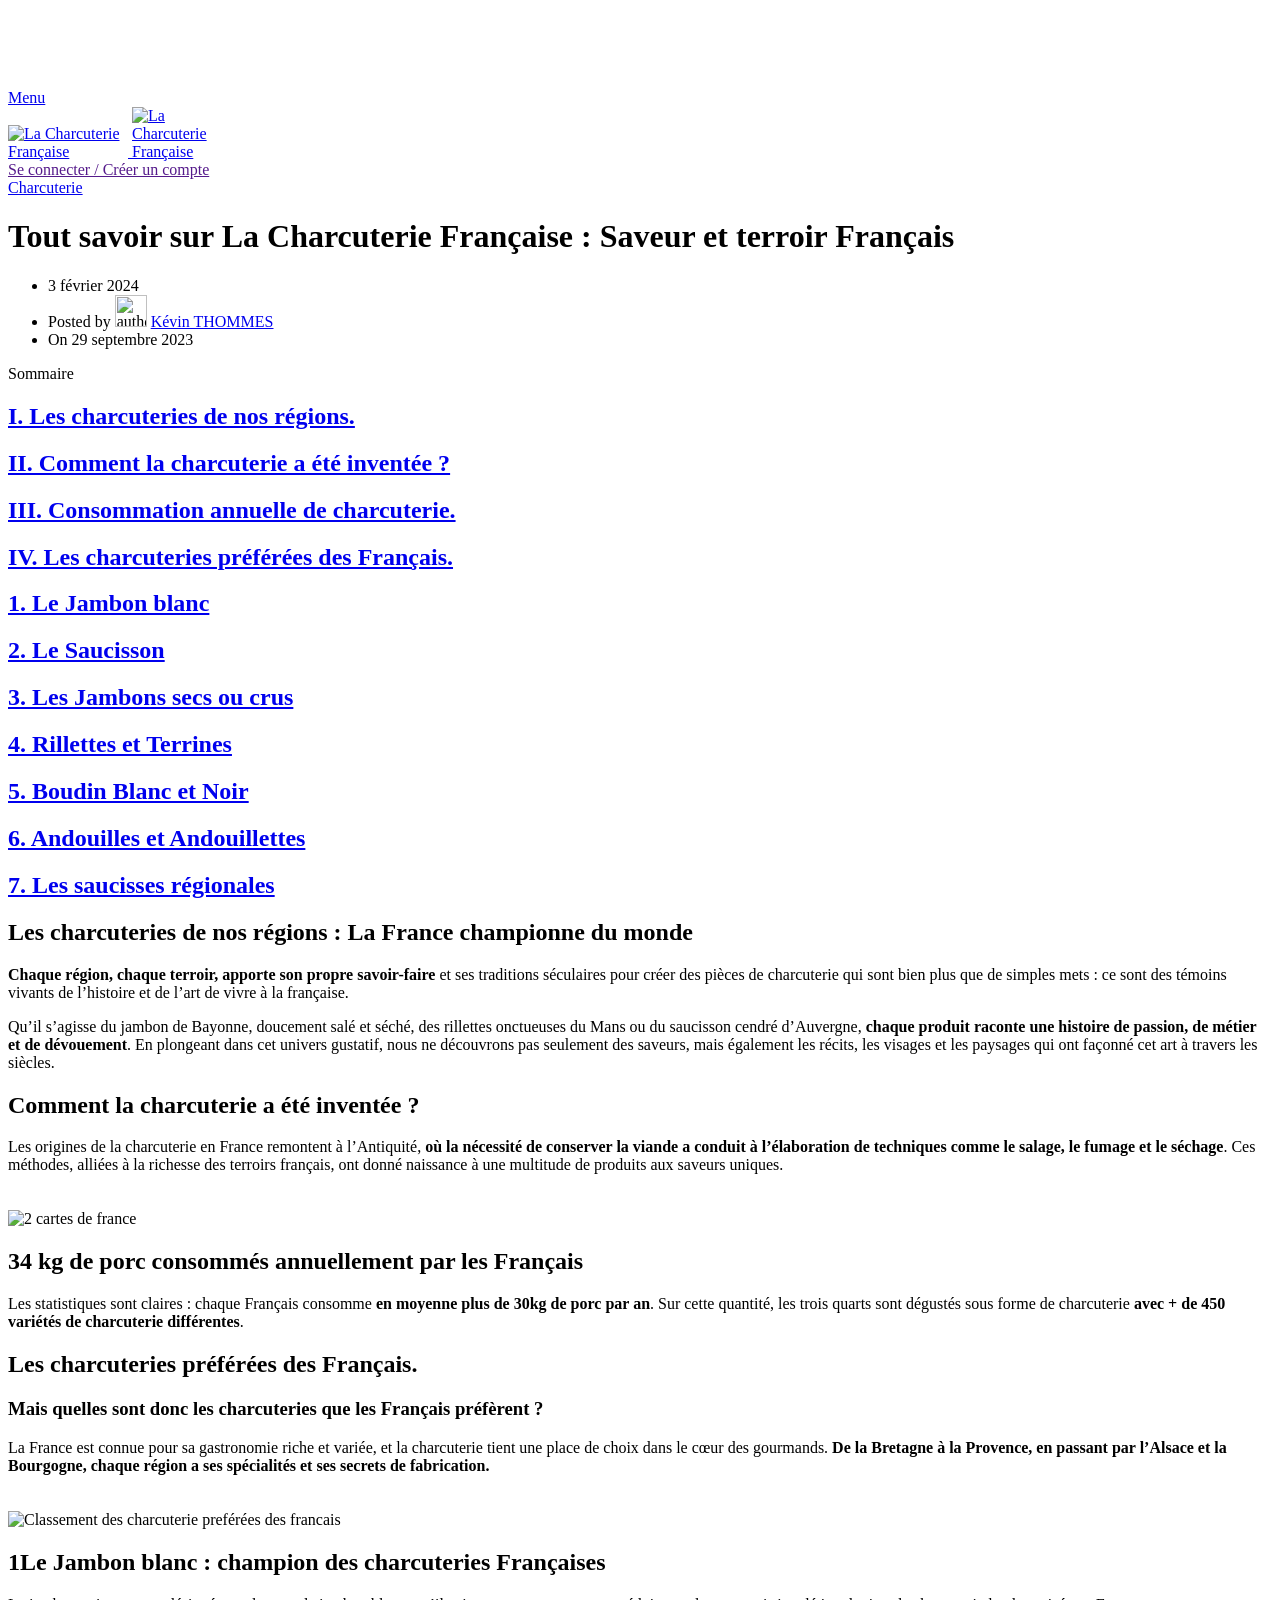
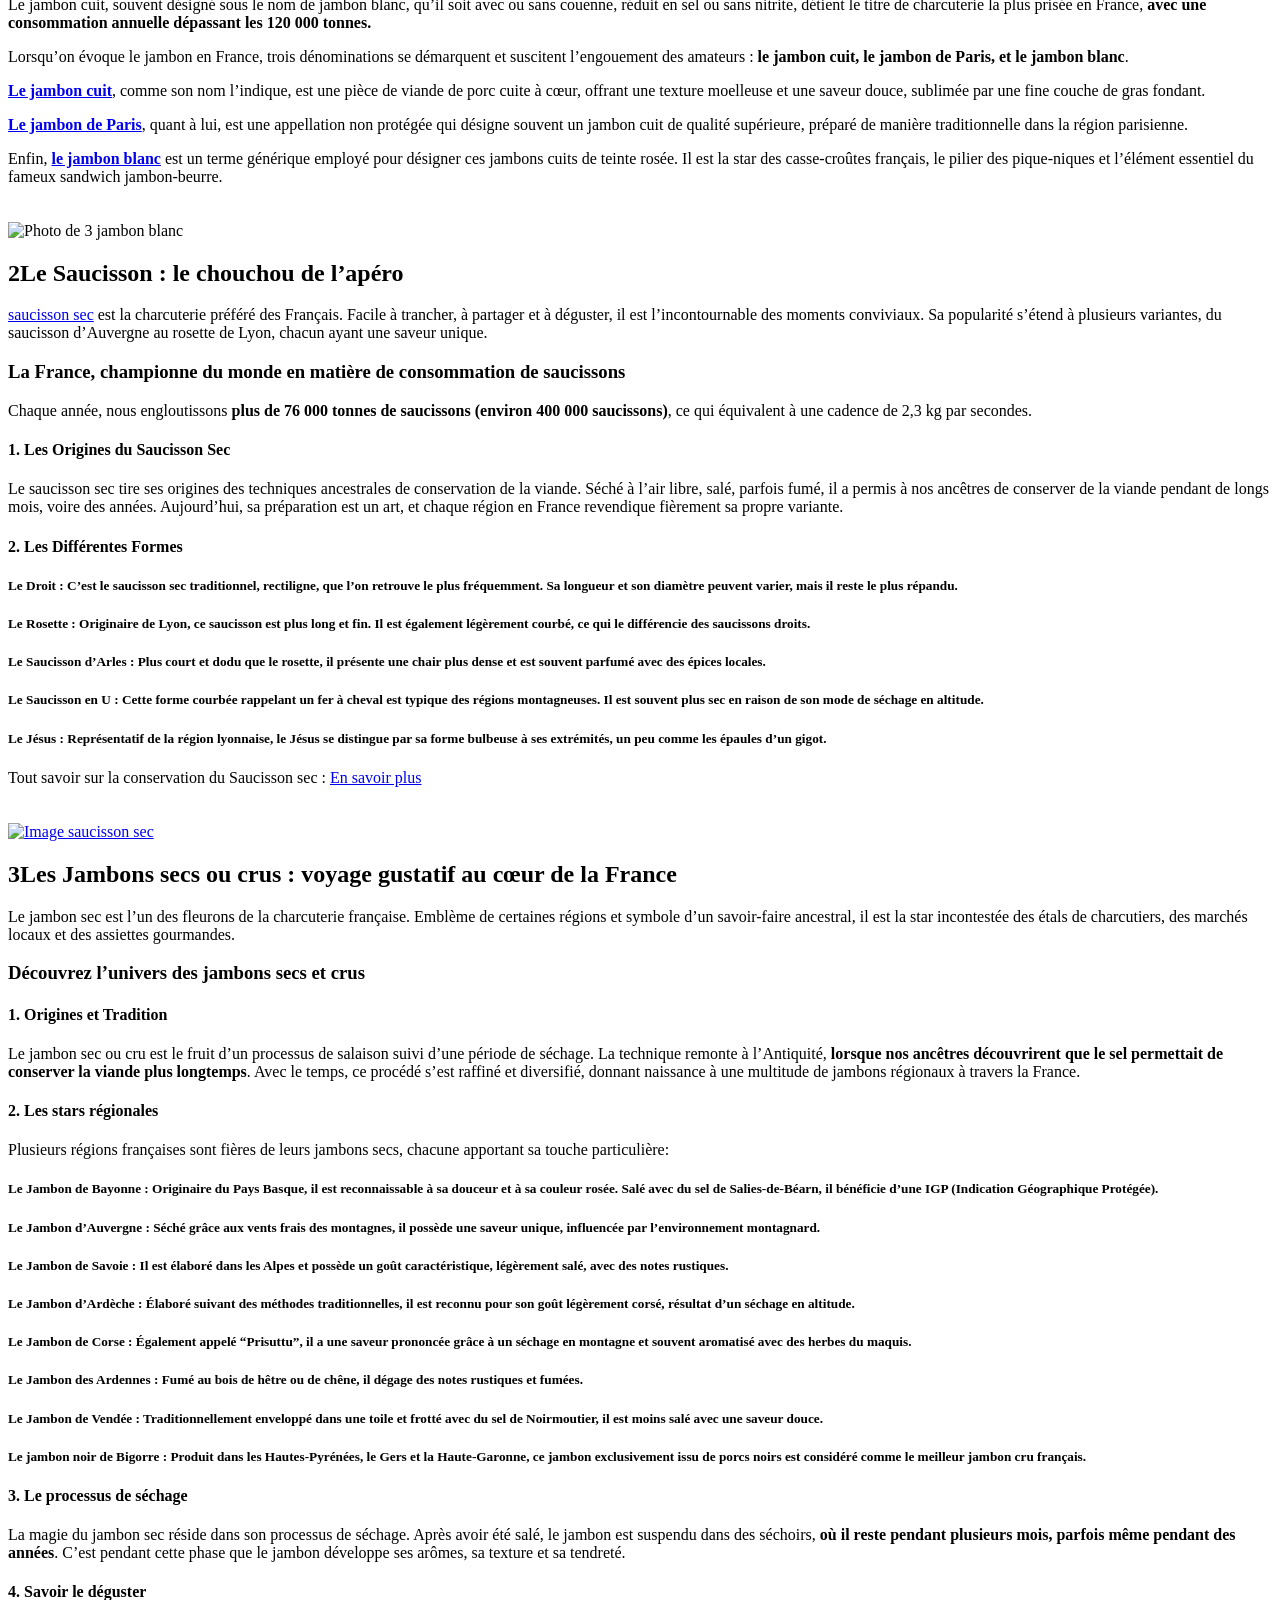
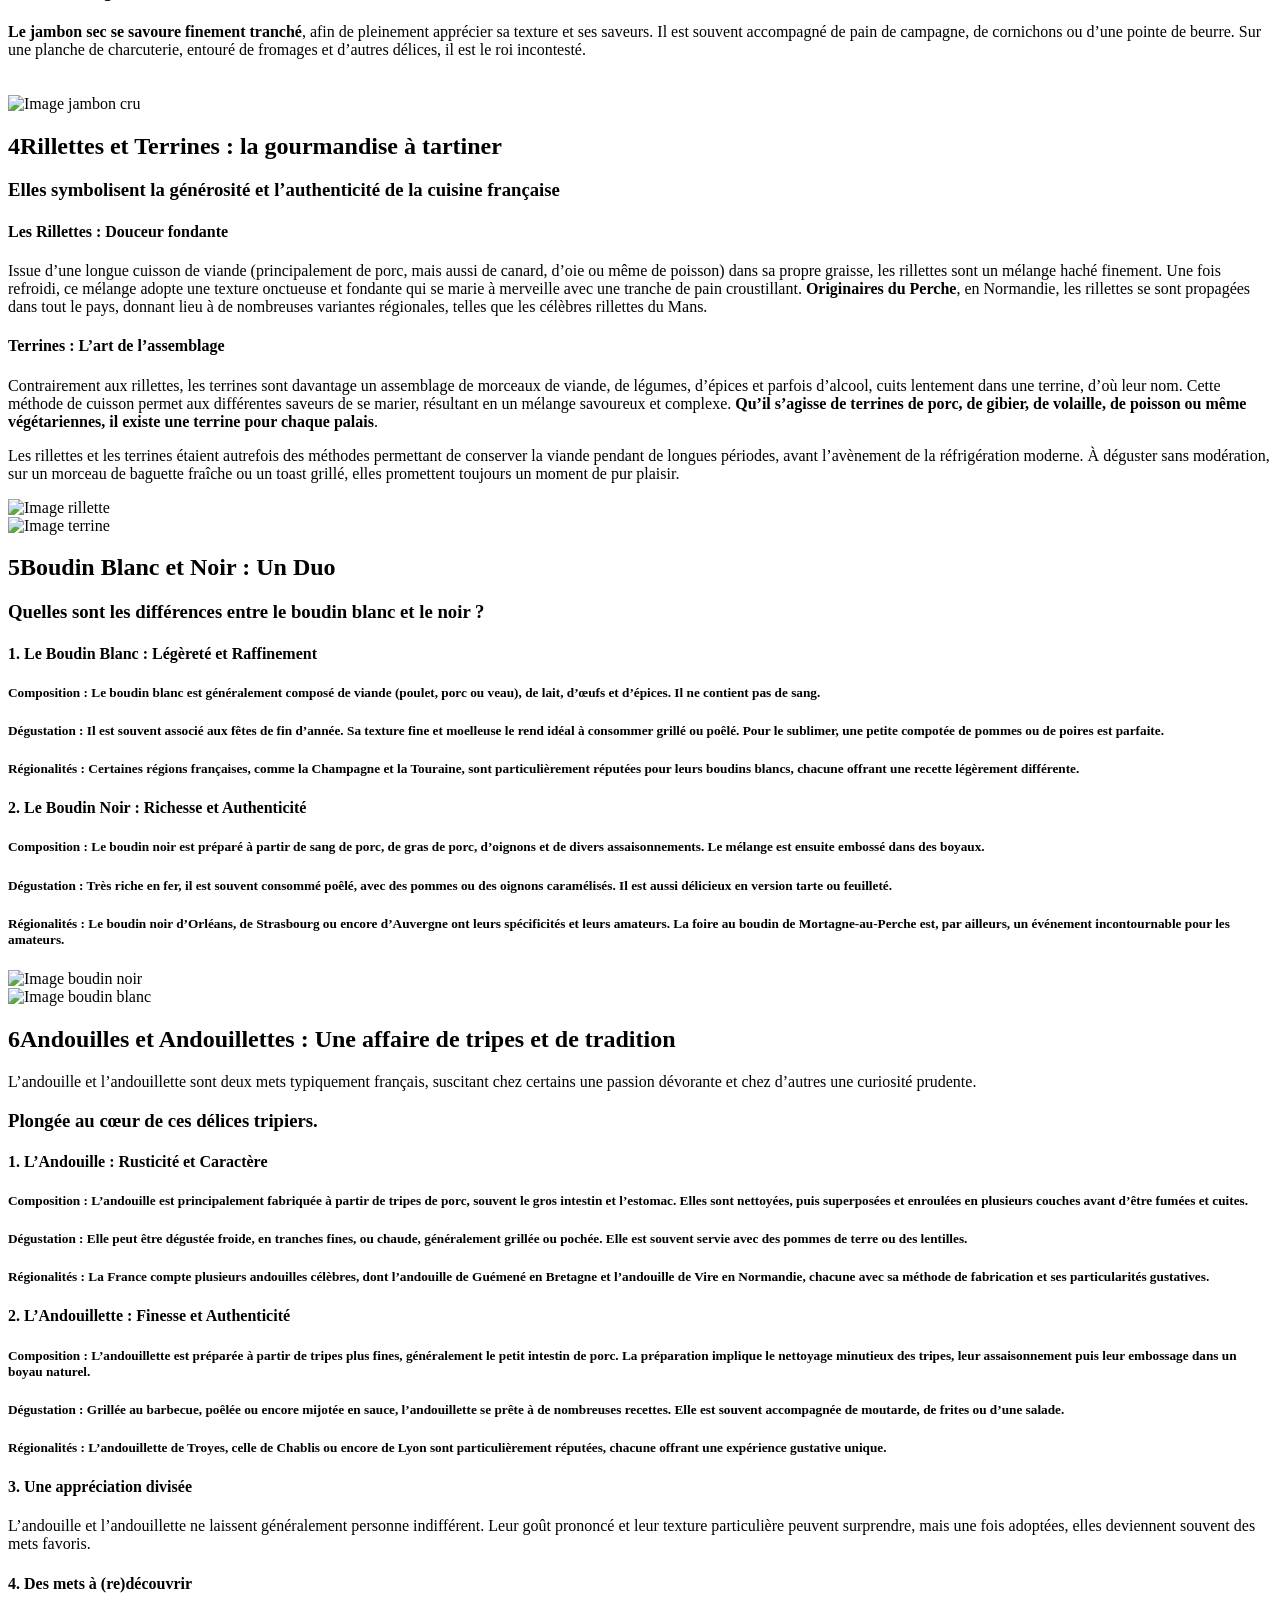
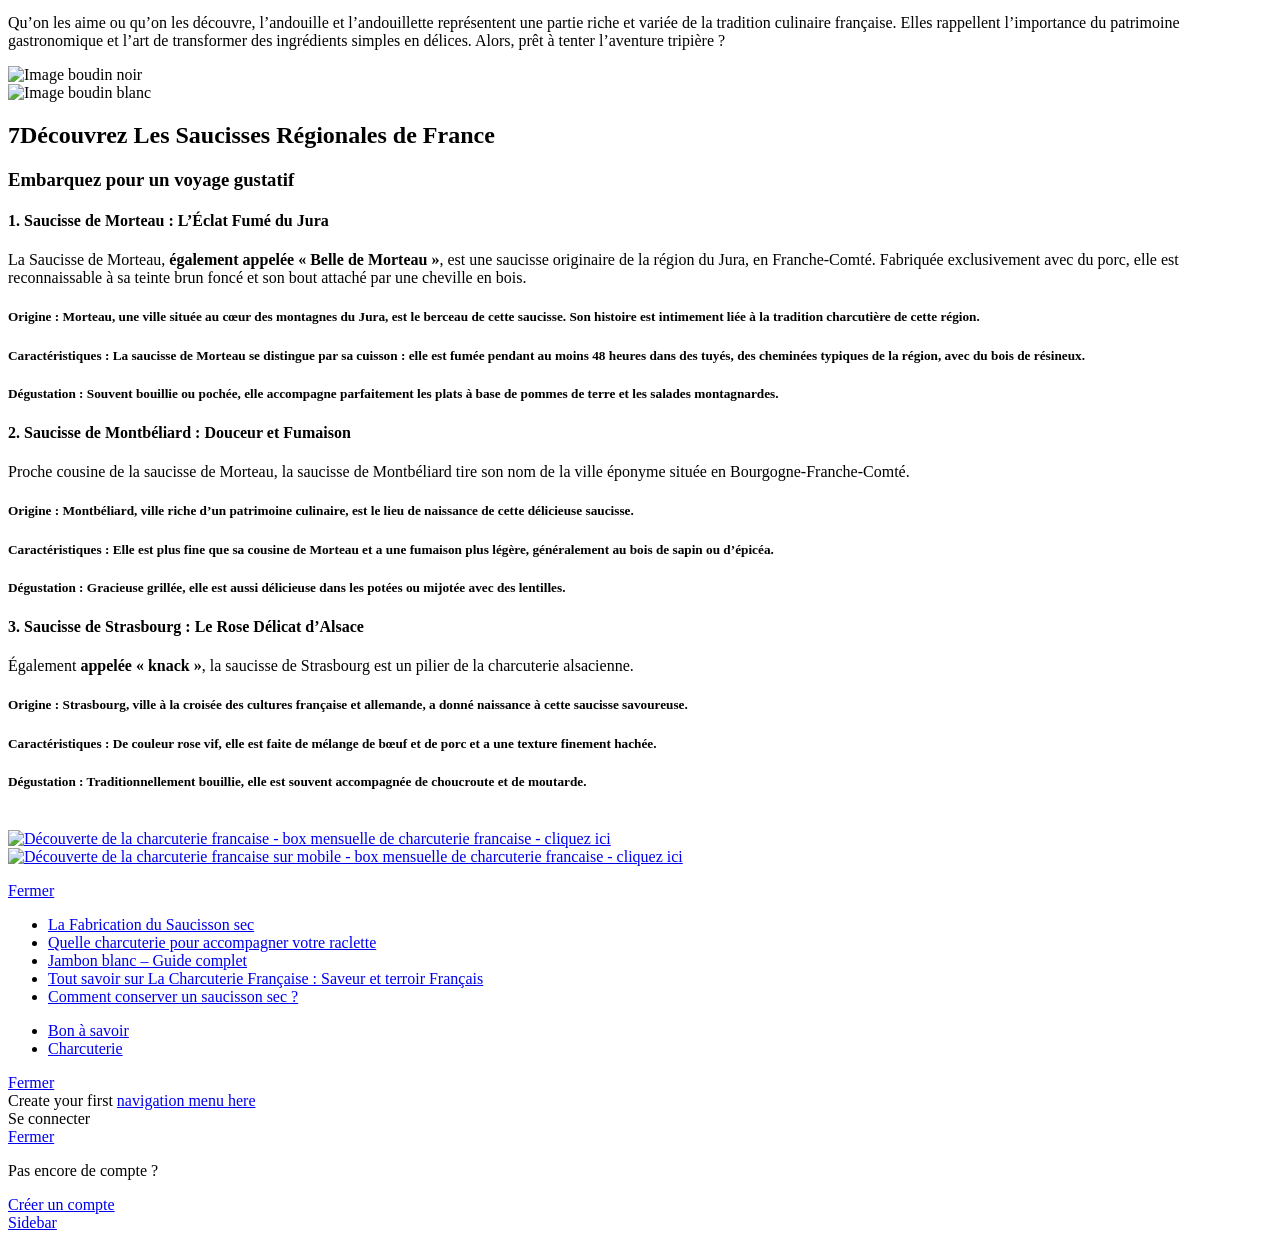
==== charcuterie/index.html @ 12e38034 "Add files via upload" ====
<html lang="fr-FR" class="browser-Chrome platform-Windows js_active vc_desktop vc_transform vc_transform wd-scrollbar"><head>
	<!-- TikTok Pixel Code Start -->
<script>
!function (w, d, t) {
  w.TiktokAnalyticsObject=t;var ttq=w[t]=w[t]||[];ttq.methods=["page","track","identify","instances","debug","on","off","once","ready","alias","group","enableCookie","disableCookie","holdConsent","revokeConsent","grantConsent"],ttq.setAndDefer=function(t,e){t[e]=function(){t.push([e].concat(Array.prototype.slice.call(arguments,0)))}};for(var i=0;i<ttq.methods.length;i++)ttq.setAndDefer(ttq,ttq.methods[i]);ttq.instance=function(t){for(
var e=ttq._i[t]||[],n=0;n<ttq.methods.length;n++)ttq.setAndDefer(e,ttq.methods[n]);return e},ttq.load=function(e,n){var r="https://analytics.tiktok.com/i18n/pixel/events.js",o=n&&n.partner;ttq._i=ttq._i||{},ttq._i[e]=[],ttq._i[e]._u=r,ttq._t=ttq._t||{},ttq._t[e]=+new Date,ttq._o=ttq._o||{},ttq._o[e]=n||{};n=document.createElement("script")
;n.type="text/javascript",n.async=!0,n.src=r+"?sdkid="+e+"&lib="+t;e=document.getElementsByTagName("script")[0];e.parentNode.insertBefore(n,e)};


  ttq.load('D6EEFDJC77U1CE9DEH80');
  ttq.page();
}(window, document, 'ttq');
</script>
	<script>
setTimeout(function () {
  ttq.track('Lead');
}, 1320); // 22 minutos
</script>
<!-- TikTok Pixel Code End -->
	<meta charset="UTF-8">
	<link rel="profile" href="https://gmpg.org/xfn/11">
	<link rel="pingback" href="https://lacharcuteriefrancaise.fr/xmlrpc.php">
	<link data-minify="1" rel="stylesheet" href="https://lacharcuteriefrancaise.fr/wp-content/cache/min/1/mrp0ztz.css?ver=1716982531">
	<link data-minify="1" rel="stylesheet" href="https://lacharcuteriefrancaise.fr/wp-content/cache/min/1/npm/swiper@10/swiper-bundle.min.css?ver=1716982531">

			<script async="" src="https://connect.facebook.net/en_US/fbevents.js"></script><script>window.MSInputMethodContext && document.documentMode && document.write('<script src="https://lacharcuteriefrancaise.fr/wp-content/themes/lacharcuteriefrancaise/js/libs/ie11CustomProperties.min.js"><\/script>');</script>
		<meta name="robots" content="index, follow, max-image-preview:large, max-snippet:-1, max-video-preview:-1">

	<!-- This site is optimized with the Yoast SEO plugin v22.8 - https://yoast.com/wordpress/plugins/seo/ -->
	<title>Tout savoir sur la charcuterie Française (septembre 2025)</title><link rel="preload" as="image" href="https://lacharcuteriefrancaise.fr/wp-content/uploads/2023/03/header-planche-bois.webp%20linear" fetchpriority="high">
	<meta name="description" content="La charcuterie préférée des français, du jambon, au saucisson en passant par le pâté, la rillette, le boudin... Nos spécialités artisanales 100% françaises">
	<link rel="canonical" href="https://lacharcuteriefrancaise.fr/tout-savoir-sur-la-charcuterie-francaise/">
	<meta property="og:locale" content="fr_FR">
	<meta property="og:type" content="article">
	<meta property="og:title" content="Tout savoir sur la charcuterie Française">
	<meta property="og:description" content="La charcuterie préférée des français, du jambon, au saucisson en passant par le pâté, la rillette, le boudin... Nos spécialités artisanales 100% françaises">
	<meta property="og:url" content="https://lacharcuteriefrancaise.fr/tout-savoir-sur-la-charcuterie-francaise/">
	<meta property="og:site_name" content="La Charcuterie Française">
	<meta property="article:publisher" content="https://www.facebook.com/LaCharcuterieFrancaise/">
	<meta property="article:published_time" content="2023-09-29T15:22:17+00:00">
	<meta property="article:modified_time" content="2024-02-03T17:00:28+00:00">
	<meta property="og:image" content="https://lacharcuteriefrancaise.fr/wp-content/uploads/2023/09/image-news-charcuterie-min.png">
	<meta property="og:image:width" content="1024">
	<meta property="og:image:height" content="442">
	<meta property="og:image:type" content="image/png">
	<meta name="author" content="Kévin THOMMES">
	<meta name="twitter:card" content="summary_large_image">
	<meta name="twitter:title" content="Tout savoir sur La Charcuterie Française&nbsp;: Saveur et terroir Français | La Charcuterie Française">
	<meta name="twitter:description" content="Guide pratique pour stocker un saucisson : astuces de conservation, meilleures méthodes et conditions optimales pour préserver fraîcheur et saveur.">
	<meta name="twitter:image" content="https://lacharcuteriefrancaise.fr/wp-content/uploads/2023/05/saucisson-pendu-seche-min-2.png">
	<meta name="twitter:label1" content="Écrit par">
	<meta name="twitter:data1" content="Kévin THOMMES">
	<meta name="twitter:label2" content="Durée de lecture estimée">
	<meta name="twitter:data2" content="15 minutes">
	<script type="application/ld+json" class="yoast-schema-graph">{"@context":"https://schema.org","@graph":[{"@type":"Article","@id":"https://lacharcuteriefrancaise.fr/tout-savoir-sur-la-charcuterie-francaise/#article","isPartOf":{"@id":"https://lacharcuteriefrancaise.fr/tout-savoir-sur-la-charcuterie-francaise/"},"author":{"name":"Kévin THOMMES","@id":"https://lacharcuteriefrancaise.fr/#/schema/person/6ffd188d5706625ae6f45a152f9c7a78"},"headline":"Tout savoir sur La Charcuterie Française&nbsp;: Saveur et terroir Français","datePublished":"2023-09-29T15:22:17+00:00","dateModified":"2024-02-03T17:00:28+00:00","mainEntityOfPage":{"@id":"https://lacharcuteriefrancaise.fr/tout-savoir-sur-la-charcuterie-francaise/"},"wordCount":2585,"publisher":{"@id":"https://lacharcuteriefrancaise.fr/#organization"},"image":{"@id":"https://lacharcuteriefrancaise.fr/tout-savoir-sur-la-charcuterie-francaise/#primaryimage"},"thumbnailUrl":"https://lacharcuteriefrancaise.fr/wp-content/uploads/2023/09/image-news-charcuterie-min.png","articleSection":["Charcuterie"],"inLanguage":"fr-FR"},{"@type":"WebPage","@id":"https://lacharcuteriefrancaise.fr/tout-savoir-sur-la-charcuterie-francaise/","url":"https://lacharcuteriefrancaise.fr/tout-savoir-sur-la-charcuterie-francaise/","name":"Tout savoir sur la charcuterie Française (septembre 2025)","isPartOf":{"@id":"https://lacharcuteriefrancaise.fr/#website"},"primaryImageOfPage":{"@id":"https://lacharcuteriefrancaise.fr/tout-savoir-sur-la-charcuterie-francaise/#primaryimage"},"image":{"@id":"https://lacharcuteriefrancaise.fr/tout-savoir-sur-la-charcuterie-francaise/#primaryimage"},"thumbnailUrl":"https://lacharcuteriefrancaise.fr/wp-content/uploads/2023/09/image-news-charcuterie-min.png","datePublished":"2023-09-29T15:22:17+00:00","dateModified":"2024-02-03T17:00:28+00:00","description":"La charcuterie préférée des français, du jambon, au saucisson en passant par le pâté, la rillette, le boudin... Nos spécialités artisanales 100% françaises","breadcrumb":{"@id":"https://lacharcuteriefrancaise.fr/tout-savoir-sur-la-charcuterie-francaise/#breadcrumb"},"inLanguage":"fr-FR","potentialAction":[{"@type":"ReadAction","target":["https://lacharcuteriefrancaise.fr/tout-savoir-sur-la-charcuterie-francaise/"]}]},{"@type":"ImageObject","inLanguage":"fr-FR","@id":"https://lacharcuteriefrancaise.fr/tout-savoir-sur-la-charcuterie-francaise/#primaryimage","url":"https://lacharcuteriefrancaise.fr/wp-content/uploads/2023/09/image-news-charcuterie-min.png","contentUrl":"https://lacharcuteriefrancaise.fr/wp-content/uploads/2023/09/image-news-charcuterie-min.png","width":1024,"height":442,"caption":"image ensemble de charcuterie francaise"},{"@type":"BreadcrumbList","@id":"https://lacharcuteriefrancaise.fr/tout-savoir-sur-la-charcuterie-francaise/#breadcrumb","itemListElement":[{"@type":"ListItem","position":1,"name":"Accueil","item":"https://lacharcuteriefrancaise.fr/"},{"@type":"ListItem","position":2,"name":"Tout savoir sur La Charcuterie Française&nbsp;: Saveur et terroir Français"}]},{"@type":"WebSite","@id":"https://lacharcuteriefrancaise.fr/#website","url":"https://lacharcuteriefrancaise.fr/","name":"La Charcuterie Française","description":"Box mensuelle et carte cadeau","publisher":{"@id":"https://lacharcuteriefrancaise.fr/#organization"},"potentialAction":[{"@type":"SearchAction","target":{"@type":"EntryPoint","urlTemplate":"https://lacharcuteriefrancaise.fr/?s={search_term_string}"},"query-input":"required name=search_term_string"}],"inLanguage":"fr-FR"},{"@type":"Organization","@id":"https://lacharcuteriefrancaise.fr/#organization","name":"La Charcuterie Française","url":"https://lacharcuteriefrancaise.fr/","logo":{"@type":"ImageObject","inLanguage":"fr-FR","@id":"https://lacharcuteriefrancaise.fr/#/schema/logo/image/","url":"https://lacharcuteriefrancaise.fr/wp-content/uploads/2023/04/image-apercu-google-min.png","contentUrl":"https://lacharcuteriefrancaise.fr/wp-content/uploads/2023/04/image-apercu-google-min.png","width":1080,"height":1080,"caption":"La Charcuterie Française"},"image":{"@id":"https://lacharcuteriefrancaise.fr/#/schema/logo/image/"},"sameAs":["https://www.facebook.com/LaCharcuterieFrancaise/","https://www.instagram.com/la_charcuterie_francaise/"]},{"@type":"Person","@id":"https://lacharcuteriefrancaise.fr/#/schema/person/6ffd188d5706625ae6f45a152f9c7a78","name":"Kévin THOMMES","image":{"@type":"ImageObject","inLanguage":"fr-FR","@id":"https://lacharcuteriefrancaise.fr/#/schema/person/image/","url":"https://secure.gravatar.com/avatar/177c27e369e208d35817545ad9c844a6?s=96&d=mm&r=g","contentUrl":"https://secure.gravatar.com/avatar/177c27e369e208d35817545ad9c844a6?s=96&d=mm&r=g","caption":"Kévin THOMMES"},"sameAs":["https://lacharcuteriefrancaise.fr"]}]}</script>
	<!-- / Yoast SEO plugin. -->


<link rel="dns-prefetch" href="//fonts.googleapis.com">
<link rel="alternate" type="application/rss+xml" title="La Charcuterie Française » Flux" href="https://lacharcuteriefrancaise.fr/feed/">
<link data-minify="1" rel="stylesheet" id="wc-blocks-integration-css" href="https://lacharcuteriefrancaise.fr/wp-content/cache/min/1/wp-content/plugins/woocommerce-subscriptions/vendor/woocommerce/subscriptions-core/build/index.css?ver=1716982531" type="text/css" media="all">
<style id="safe-svg-svg-icon-style-inline-css" type="text/css">
.safe-svg-cover{text-align:center}.safe-svg-cover .safe-svg-inside{display:inline-block;max-width:100%}.safe-svg-cover svg{height:100%;max-height:100%;max-width:100%;width:100%}

</style>
<style id="classic-theme-styles-inline-css" type="text/css">
/*! This file is auto-generated */
.wp-block-button__link{color:#fff;background-color:#32373c;border-radius:9999px;box-shadow:none;text-decoration:none;padding:calc(.667em + 2px) calc(1.333em + 2px);font-size:1.125em}.wp-block-file__button{background:#32373c;color:#fff;text-decoration:none}
</style>
<style id="woocommerce-inline-inline-css" type="text/css">
.woocommerce form .form-row .required { visibility: visible; }
</style>
<link data-minify="1" rel="stylesheet" id="sib-front-css-css" href="https://lacharcuteriefrancaise.fr/wp-content/cache/min/1/wp-content/plugins/mailin/css/mailin-front.css?ver=1716982531" type="text/css" media="all">
<link data-minify="1" rel="stylesheet" id="js_composer_front-css" href="https://lacharcuteriefrancaise.fr/wp-content/cache/min/1/wp-content/plugins/js_composer/assets/css/js_composer.min.css?ver=1716982531" type="text/css" media="all">
<link rel="stylesheet" id="bootstrap-css" href="https://lacharcuteriefrancaise.fr/wp-content/themes/lacharcuteriefrancaise/css/bootstrap-light.min.css?ver=1.0" type="text/css" media="all">
<link rel="stylesheet" id="woodmart-style-css" href="https://lacharcuteriefrancaise.fr/wp-content/themes/lacharcuteriefrancaise/css/parts/base.min.css?ver=1.0" type="text/css" media="all">
<link rel="stylesheet" id="wd-blog-single-base-css" href="https://lacharcuteriefrancaise.fr/wp-content/themes/lacharcuteriefrancaise/css/parts/blog-single-base.min.css?ver=1.0" type="text/css" media="all">
<link rel="stylesheet" id="wd-blog-base-css" href="https://lacharcuteriefrancaise.fr/wp-content/themes/lacharcuteriefrancaise/css/parts/blog-base.min.css?ver=1.0" type="text/css" media="all">
<link rel="stylesheet" id="wd-wpcf7-css" href="https://lacharcuteriefrancaise.fr/wp-content/themes/lacharcuteriefrancaise/css/parts/int-wpcf7.min.css?ver=1.0" type="text/css" media="all">
<link rel="stylesheet" id="wd-woo-payments-css" href="https://lacharcuteriefrancaise.fr/wp-content/themes/lacharcuteriefrancaise/css/parts/int-woo-payments.min.css?ver=1.0" type="text/css" media="all">
<link rel="stylesheet" id="wd-woo-paypal-payments-css" href="https://lacharcuteriefrancaise.fr/wp-content/themes/lacharcuteriefrancaise/css/parts/int-woo-paypal-payments.min.css?ver=1.0" type="text/css" media="all">
<link rel="stylesheet" id="wd-wpbakery-base-css" href="https://lacharcuteriefrancaise.fr/wp-content/themes/lacharcuteriefrancaise/css/parts/int-wpb-base.min.css?ver=1.0" type="text/css" media="all">
<link rel="stylesheet" id="wd-wpbakery-base-deprecated-css" href="https://lacharcuteriefrancaise.fr/wp-content/themes/lacharcuteriefrancaise/css/parts/int-wpb-base-deprecated.min.css?ver=1.0" type="text/css" media="all">
<link rel="stylesheet" id="wd-woocommerce-base-css" href="https://lacharcuteriefrancaise.fr/wp-content/themes/lacharcuteriefrancaise/css/parts/woocommerce-base.min.css?ver=1.0" type="text/css" media="all">
<link rel="stylesheet" id="wd-mod-star-rating-css" href="https://lacharcuteriefrancaise.fr/wp-content/themes/lacharcuteriefrancaise/css/parts/mod-star-rating.min.css?ver=1.0" type="text/css" media="all">
<link rel="stylesheet" id="wd-woo-el-track-order-css" href="https://lacharcuteriefrancaise.fr/wp-content/themes/lacharcuteriefrancaise/css/parts/woo-el-track-order.min.css?ver=1.0" type="text/css" media="all">
<link rel="stylesheet" id="wd-opt-disable-owl-css" href="https://lacharcuteriefrancaise.fr/wp-content/themes/lacharcuteriefrancaise/css/parts/opt-disable-owl.min.css?ver=1.0" type="text/css" media="all">
<link data-minify="1" rel="stylesheet" id="child-style-css" href="https://lacharcuteriefrancaise.fr/wp-content/cache/min/1/wp-content/themes/lacharcuteriefrancaise-child/style.css?ver=1716982531" type="text/css" media="all">
<link rel="stylesheet" id="wd-header-base-css" href="https://lacharcuteriefrancaise.fr/wp-content/themes/lacharcuteriefrancaise/css/parts/header-base.min.css?ver=1.0" type="text/css" media="all">
<link rel="stylesheet" id="wd-mod-tools-css" href="https://lacharcuteriefrancaise.fr/wp-content/themes/lacharcuteriefrancaise/css/parts/mod-tools.min.css?ver=1.0" type="text/css" media="all">
<link rel="stylesheet" id="wd-header-elements-base-css" href="https://lacharcuteriefrancaise.fr/wp-content/themes/lacharcuteriefrancaise/css/parts/header-el-base.min.css?ver=1.0" type="text/css" media="all">
<link rel="stylesheet" id="wd-woo-mod-login-form-css" href="https://lacharcuteriefrancaise.fr/wp-content/themes/lacharcuteriefrancaise/css/parts/woo-mod-login-form.min.css?ver=1.0" type="text/css" media="all">
<link rel="stylesheet" id="wd-header-my-account-css" href="https://lacharcuteriefrancaise.fr/wp-content/themes/lacharcuteriefrancaise/css/parts/header-el-my-account.min.css?ver=1.0" type="text/css" media="all">
<link rel="stylesheet" id="wd-header-cart-side-css" href="https://lacharcuteriefrancaise.fr/wp-content/themes/lacharcuteriefrancaise/css/parts/header-el-cart-side.min.css?ver=1.0" type="text/css" media="all">
<link rel="stylesheet" id="wd-page-title-css" href="https://lacharcuteriefrancaise.fr/wp-content/themes/lacharcuteriefrancaise/css/parts/page-title.min.css?ver=1.0" type="text/css" media="all">
<link rel="stylesheet" id="wd-blog-loop-base-old-css" href="https://lacharcuteriefrancaise.fr/wp-content/themes/lacharcuteriefrancaise/css/parts/blog-loop-base-old.min.css?ver=1.0" type="text/css" media="all">
<link rel="stylesheet" id="wd-blog-loop-design-masonry-css" href="https://lacharcuteriefrancaise.fr/wp-content/themes/lacharcuteriefrancaise/css/parts/blog-loop-design-masonry.min.css?ver=1.0" type="text/css" media="all">
<link rel="stylesheet" id="wd-owl-carousel-css" href="https://lacharcuteriefrancaise.fr/wp-content/themes/lacharcuteriefrancaise/css/parts/lib-owl-carousel.min.css?ver=1.0" type="text/css" media="all">
<link rel="stylesheet" id="wd-mod-comments-css" href="https://lacharcuteriefrancaise.fr/wp-content/themes/lacharcuteriefrancaise/css/parts/mod-comments.min.css?ver=1.0" type="text/css" media="all">
<link rel="stylesheet" id="wd-off-canvas-sidebar-css" href="https://lacharcuteriefrancaise.fr/wp-content/themes/lacharcuteriefrancaise/css/parts/opt-off-canvas-sidebar.min.css?ver=1.0" type="text/css" media="all">
<link rel="stylesheet" id="wd-widget-collapse-css" href="https://lacharcuteriefrancaise.fr/wp-content/themes/lacharcuteriefrancaise/css/parts/opt-widget-collapse.min.css?ver=1.0" type="text/css" media="all">
<link rel="stylesheet" id="wd-footer-base-css" href="https://lacharcuteriefrancaise.fr/wp-content/themes/lacharcuteriefrancaise/css/parts/footer-base.min.css?ver=1.0" type="text/css" media="all">
<link rel="stylesheet" id="wd-scroll-top-css" href="https://lacharcuteriefrancaise.fr/wp-content/themes/lacharcuteriefrancaise/css/parts/opt-scrolltotop.min.css?ver=1.0" type="text/css" media="all">
<link rel="stylesheet" id="wd-header-my-account-sidebar-css" href="https://lacharcuteriefrancaise.fr/wp-content/themes/lacharcuteriefrancaise/css/parts/header-el-my-account-sidebar.min.css?ver=1.0" type="text/css" media="all">
<link rel="stylesheet" id="wd-mod-sticky-sidebar-opener-css" href="https://lacharcuteriefrancaise.fr/wp-content/themes/lacharcuteriefrancaise/css/parts/mod-sticky-sidebar-opener.min.css?ver=1.0" type="text/css" media="all">
<link data-minify="1" rel="stylesheet" id="xts-style-default_header-css" href="https://lacharcuteriefrancaise.fr/wp-content/cache/min/1/wp-content/uploads/2025/05/xts-default_header-1748090361.css?ver=1748090363" type="text/css" media="all">
<link data-minify="1" rel="stylesheet" id="xts-style-theme_settings_default-css" href="https://lacharcuteriefrancaise.fr/wp-content/cache/min/1/wp-content/uploads/2023/08/xts-theme_settings_default-1691327966.css?ver=1716982531" type="text/css" media="all">
<link rel="stylesheet" id="xts-google-fonts-css" href="https://fonts.googleapis.com/css?family=Poppins%3A400%2C600%2C500%7CLato%3A400%2C700&amp;ver=1.0" type="text/css" media="all">
<script type="text/javascript" src="https://lacharcuteriefrancaise.fr/wp-includes/js/jquery/jquery.min.js?ver=3.7.1" id="jquery-core-js"></script>
<script type="text/javascript" src="https://lacharcuteriefrancaise.fr/wp-content/plugins/woocommerce/assets/js/jquery-blockui/jquery.blockUI.min.js?ver=2.7.0-wc.8.9.3" id="jquery-blockui-js" defer="defer" data-wp-strategy="defer"></script>
<script type="text/javascript" src="https://lacharcuteriefrancaise.fr/wp-content/plugins/woocommerce/assets/js/js-cookie/js.cookie.min.js?ver=2.1.4-wc.8.9.3" id="js-cookie-js" defer="defer" data-wp-strategy="defer"></script>
<script type="text/javascript" id="woocommerce-js-extra">
/* <![CDATA[ */
var woocommerce_params = {"ajax_url":"\/wp-admin\/admin-ajax.php","wc_ajax_url":"\/?wc-ajax=%%endpoint%%"};
/* ]]> */
</script>
<script type="text/javascript" src="https://lacharcuteriefrancaise.fr/wp-content/plugins/woocommerce/assets/js/frontend/woocommerce.min.js?ver=8.9.3" id="woocommerce-js" defer="defer" data-wp-strategy="defer"></script>
<script type="text/javascript" id="WCPAY_ASSETS-js-extra">
/* <![CDATA[ */
var wcpayAssets = {"url":"https:\/\/lacharcuteriefrancaise.fr\/wp-content\/plugins\/woocommerce-payments\/dist\/"};
/* ]]> */
</script>
<script type="text/javascript" src="https://lacharcuteriefrancaise.fr/wp-content/themes/lacharcuteriefrancaise/js/libs/device.min.js?ver=1.0" id="wd-device-library-js"></script>
<script type="text/javascript" id="sib-front-js-js-extra">
/* <![CDATA[ */
var sibErrMsg = {"invalidMail":"Please fill out valid email address","requiredField":"Please fill out required fields","invalidDateFormat":"Please fill out valid date format","invalidSMSFormat":"Please fill out valid phone number"};
var ajax_sib_front_object = {"ajax_url":"https:\/\/lacharcuteriefrancaise.fr\/wp-admin\/admin-ajax.php","ajax_nonce":"92adaf9955","flag_url":"https:\/\/lacharcuteriefrancaise.fr\/wp-content\/plugins\/mailin\/img\/flags\/"};
/* ]]> */
</script>
<script data-minify="1" type="text/javascript" src="https://lacharcuteriefrancaise.fr/wp-content/cache/min/1/wp-content/plugins/mailin/js/mailin-front.js?ver=1716982531" id="sib-front-js-js"></script>
<link rel="https://api.w.org/" href="https://lacharcuteriefrancaise.fr/wp-json/"><link rel="alternate" type="application/json" href="https://lacharcuteriefrancaise.fr/wp-json/wp/v2/posts/9232"><link rel="alternate" type="application/json+oembed" href="https://lacharcuteriefrancaise.fr/wp-json/oembed/1.0/embed?url=https%3A%2F%2Flacharcuteriefrancaise.fr%2Ftout-savoir-sur-la-charcuterie-francaise%2F">
<link rel="alternate" type="text/xml+oembed" href="https://lacharcuteriefrancaise.fr/wp-json/oembed/1.0/embed?url=https%3A%2F%2Flacharcuteriefrancaise.fr%2Ftout-savoir-sur-la-charcuterie-francaise%2F&amp;format=xml">
					<meta name="viewport" content="width=device-width, initial-scale=1">
										<noscript><style>.woocommerce-product-gallery{ opacity: 1 !important; }</style></noscript>
				<script type="text/javascript">
				!function(f,b,e,v,n,t,s){if(f.fbq)return;n=f.fbq=function(){n.callMethod?
					n.callMethod.apply(n,arguments):n.queue.push(arguments)};if(!f._fbq)f._fbq=n;
					n.push=n;n.loaded=!0;n.version='2.0';n.queue=[];t=b.createElement(e);t.async=!0;
					t.src=v;s=b.getElementsByTagName(e)[0];s.parentNode.insertBefore(t,s)}(window,
					document,'script','https://connect.facebook.net/en_US/fbevents.js');
			</script>
			<!-- WooCommerce Facebook Integration Begin -->
			<script type="text/javascript">

				fbq('init', '541846004689544', {}, {
    "agent": "woocommerce-8.9.3-3.2.4"
});

				fbq( 'track', 'PageView', {
    "source": "woocommerce",
    "version": "8.9.3",
    "pluginVersion": "3.2.4"
} );

				document.addEventListener( 'DOMContentLoaded', function() {
					// Insert placeholder for events injected when a product is added to the cart through AJAX.
					document.body.insertAdjacentHTML( 'beforeend', '<div class=\"wc-facebook-pixel-event-placeholder\"></div>' );
				}, false );

			</script>
			<!-- WooCommerce Facebook Integration End -->
			<meta name="generator" content="Powered by WPBakery Page Builder - drag and drop page builder for WordPress.">
<link rel="icon" href="https://lacharcuteriefrancaise.fr/wp-content/uploads/2023/03/cropped-FaviconLogotop-32x32.png" sizes="32x32">
<link rel="icon" href="https://lacharcuteriefrancaise.fr/wp-content/uploads/2023/03/cropped-FaviconLogotop-192x192.png" sizes="192x192">
<link rel="apple-touch-icon" href="https://lacharcuteriefrancaise.fr/wp-content/uploads/2023/03/cropped-FaviconLogotop-180x180.png">
<meta name="msapplication-TileImage" content="https://lacharcuteriefrancaise.fr/wp-content/uploads/2023/03/cropped-FaviconLogotop-270x270.png">
		<style type="text/css" id="wp-custom-css">
			.wapperQuantitee {
    display: flex;
    align-items: center;
    justify-content: space-between;
    flex-wrap: wrap;
}
.left{
    font-size: 18px !important;
    line-height: 26px !important;
    margin: 0 !important;
}
.wrapperQuanti {
    display: flex;
    align-items: center;
    justify-content: space-between;
}
.wrapperQuanti .left {
    max-width: 60%;
}
.boxQuanti {
    margin-bottom: 30px;
	    width: 48%;
}
.boxQuanti h2 {
    margin: 0 0 10px 0 !important;
}
@media only screen and (max-width: 700px) {
.wapperQuantitee {
    flex-direction: column;
}
	.boxQuanti {
    width: 100% !important;
					max-width: 100%;
}
}		</style>
		<style>
		
		</style><noscript><style> .wpb_animate_when_almost_visible { opacity: 1; }</style></noscript>
	<!-- Google tag (gtag.js) -->
<script async="" src="https://www.googletagmanager.com/gtag/js?id=G-3B354654QN"></script>
<script>
  window.dataLayer = window.dataLayer || [];
  function gtag(){dataLayer.push(arguments);}
  gtag('js', new Date());

  gtag('config', 'G-3B354654QN');
</script>
<style type="text/css">.eapps-widget {
  -webkit-font-smoothing: antialiased;
  animation: none;
  animation-delay: 0;
  animation-direction: normal;
  animation-duration: 0;
  animation-fill-mode: none;
  animation-iteration-count: 1;
  animation-name: none;
  animation-play-state: running;
  animation-timing-function: ease;
  backface-visibility: visible;
  background: 0;
  background-attachment: scroll;
  background-clip: border-box;
  background-color: transparent;
  background-image: none;
  background-origin: padding-box;
  background-position: 0 0;
  background-position-x: 0;
  background-position-y: 0;
  background-repeat: repeat;
  background-size: auto auto;
  border: 0;
  border-style: none;
  border-width: medium;
  border-color: inherit;
  border-bottom: 0;
  border-bottom-color: inherit;
  border-bottom-left-radius: 0;
  border-bottom-right-radius: 0;
  border-bottom-style: none;
  border-bottom-width: medium;
  border-collapse: separate;
  border-image: none;
  border-left: 0;
  border-left-color: inherit;
  border-left-style: none;
  border-left-width: medium;
  border-radius: 0;
  border-right: 0;
  border-right-color: inherit;
  border-right-style: none;
  border-right-width: medium;
  border-spacing: 0;
  border-top: 0;
  border-top-color: inherit;
  border-top-left-radius: 0;
  border-top-right-radius: 0;
  border-top-style: none;
  border-top-width: medium;
  bottom: auto;
  box-shadow: none;
  box-sizing: content-box;
  caption-side: top;
  clear: none;
  clip: auto;
  color: inherit;
  columns: auto;
  column-count: auto;
  column-fill: balance;
  column-gap: normal;
  column-rule: medium none currentColor;
  column-rule-color: currentColor;
  column-rule-style: none;
  column-rule-width: none;
  column-span: 1;
  column-width: auto;
  content: normal;
  counter-increment: none;
  counter-reset: none;
  direction: ltr;
  empty-cells: show;
  float: none;
  font: normal;
  font-family: inherit;
  font-size: medium;
  font-style: normal;
  font-variant: normal;
  font-weight: normal;
  height: auto;
  hyphens: none;
  left: auto;
  letter-spacing: normal;
  line-height: normal;
  list-style: none;
  list-style-image: none;
  list-style-position: outside;
  list-style-type: disc;
  margin: 0;
  margin-bottom: 0;
  margin-left: 0;
  margin-right: 0;
  margin-top: 0;
  opacity: 1;
  orphans: 0;
  outline: 0;
  outline-color: invert;
  outline-style: none;
  outline-width: medium;
  overflow: visible;
  overflow-x: visible;
  overflow-y: visible;
  padding: 0;
  padding-bottom: 0;
  padding-left: 0;
  padding-right: 0;
  padding-top: 0;
  page-break-after: auto;
  page-break-before: auto;
  page-break-inside: auto;
  perspective: none;
  perspective-origin: 50% 50%;
  position: static;
  quotes: '\201C' '\201D' '\2018' '\2019';
  right: auto;
  tab-size: 8;
  table-layout: auto;
  text-align: inherit;
  text-align-last: auto;
  text-decoration: none;
  text-decoration-color: inherit;
  text-decoration-line: none;
  text-decoration-style: solid;
  text-indent: 0;
  text-shadow: none;
  text-transform: none;
  top: auto;
  transform: none;
  transform-style: flat;
  transition: none;
  transition-delay: 0s;
  transition-duration: 0s;
  transition-property: none;
  transition-timing-function: ease;
  unicode-bidi: normal;
  vertical-align: baseline;
  visibility: visible;
  white-space: normal;
  widows: 0;
  width: auto;
  word-spacing: normal;
  z-index: auto;
}
.eui-popover {
  opacity: 0;
  visibility: hidden;
}
.eui-popover-content {
  position: absolute;
  bottom: 100%;
  right: 0;
  padding-bottom: 11px;
  width: 192px;
  z-index: 6;
}
.eui-popover-content-inner {
  position: relative;
  background: #fff;
  border-radius: 4px;
  box-shadow: 0 4px 16px rgba(0,0,0,0.2);
}
.eui-popover-content-item {
  display: flex;
  align-items: center;
  color: #17191a;
  font-size: 13px;
  font-weight: 400;
  line-height: 1;
  border-top: 1px solid #e5e6e7;
  padding: 12px 0;
  cursor: pointer;
  transition: all 0.2s ease;
  position: relative;
  text-align: left;
}
.eui-popover-content-item:first-child {
  border: none;
}
.eui-popover-content-item:hover {
  background: #fafafa;
  border-radius: 4px;
}
.eui-popover-content-item-icon {
  height: 100%;
  width: 12px;
  float: left;
  align-items: center;
  justify-content: center;
  display: inline-flex;
  margin-left: 12px;
}
.eui-popover-content-item-title {
  display: inline-block;
  margin-left: 12px;
}
.eui-popover-open {
  opacity: 1;
  visibility: visible;
}
.eui-popover-left .eui-popover-content-inner:before {
  right: 40px;
  left: auto;
  margin-left: auto;
}
.eui-extra-small .eui-popover-left .eui-popover-content-inner:before {
  right: 10px;
}
.eui-popover-bottom .eui-popover-content {
  top: 100%;
  padding-top: 11px;
}
.eui-popover-bottom .eui-popover-content-inner:before {
  top: -5px;
}
.eui-slider {
  position: relative;
  height: 100%;
  user-select: none;
  overflow: hidden;
}
.eui-slider-inner {
  z-index: 1;
  position: relative;
  height: 100%;
  display: flex;
  transition-property: transform;
}
.eui-slider-inner-animating {
  will-change: transform;
}
.eui-slider-slide {
  width: 100%;
  height: 100%;
  display: inline-block;
  overflow: hidden;
  flex-grow: 1;
  flex-shrink: 0;
}
.eui-slider-arrow {
  opacity: 0;
  visibility: hidden;
  pointer-events: none;
}
.eui-slider-arrow-enabled {
  opacity: 1;
  visibility: visible;
  pointer-events: all;
}
.eui-slider-dots {
  display: flex;
  justify-content: center;
}
.eui-slider-dots-inner {
  display: inline-flex;
}
.eui-slider-dots-classic .eui-slider-dots-inner {
  overflow: hidden;
  width: 80px;
}
.eui-slider-dots-item {
  display: inline-block;
  position: relative;
  transition: 0.3s all ease-out;
  cursor: pointer;
}
.eui-slider-dots-numbers .eui-slider-dots-item {
  padding: 0 4px;
  transform: scale(0.8);
  opacity: 0.6;
  font-weight: 600;
}
.eui-slider-dots-numbers .eui-slider-dots-item-active {
  transform: scale(1);
  opacity: 1;
}
.eui-slider-dots-numbers .eui-slider-dots-item:hover {
  transform: scale(1);
  opacity: 1;
}
.eui-slider-dots-classic .eui-slider-dots-item {
  background: #000;
  border-radius: 50%;
  transform: scale(0.33);
  opacity: 0.3;
  width: 8px;
  min-width: 8px;
  height: 8px;
  margin: 0 4px;
}
.eui-slider-dots-classic .eui-slider-dots-item-active {
  transform: scale(1);
  opacity: 1;
}
.eui-slider-dots-classic .eui-slider-dots-item-active-next,
.eui-slider-dots-classic .eui-slider-dots-item-active-prev {
  transform: scale(0.66);
  opacity: 0.6;
}
.eui-slider-dots-classic .eui-slider-dots-item-active-next-next,
.eui-slider-dots-classic .eui-slider-dots-item-active-prev-next,
.eui-slider-dots-classic .eui-slider-dots-item-active-next-prev,
.eui-slider-dots-classic .eui-slider-dots-item-active-prev-prev {
  transform: scale(0.33);
  opacity: 0.3;
}
.instagram-feed {
  position: relative;
}
.eapps-instagram-feed {
  font-size: 14px;
  font-family: -apple-system, BlinkMacSystemFont, Roboto, Open Sans, Helvetica Neue, sans-serif;
  line-height: 18px;
  font-weight: 400;
  overflow: hidden !important;
  width: 100%;
  max-height: 100%;
  position: relative;
  box-sizing: border-box;
  min-width: 150px;
  min-height: 100px;
}
.eapps-instagram-feed-has-error.eapps-instagram-feed-debug .eapps-instagram-feed-content {
  min-height: 300px;
}
.eapps-instagram-feed-has-error:not(.eapps-instagram-feed-debug) {
  display: none;
}
.eapps-instagram-feed-title {
  font-size: 24px;
  font-weight: 600;
  text-align: center;
  line-height: 32px;
  padding: 24px 10px;
}
.eapps-instagram-feed-content {
  position: relative;
  width: 100%;
}
.eapps-instagram-feed-content-loader {
  color: rgba(0,0,0,0.2);
}
.eapps-instagram-feed-container {
  width: 100%;
}
.eapps-instagram-feed a {
  text-decoration: none;
  color: #000;
}
.eapps-instagram-feed a:hover {
  text-decoration: underline;
}
.eui-popover-content {
  width: 162px;
}
.eui-popover-content-inner {
  position: relative;
  background: #2f353a;
  border-radius: 4px;
  box-shadow: 0 4px 16px rgba(0,0,0,0.2);
}
.eui-popover-content-inner:before {
  content: '';
  background: #2f353a;
  position: absolute;
  bottom: -5px;
  right: 20px;
  width: 10px;
  height: 10px;
  transform: rotateZ(-45deg);
}
.eui-popover-content-item {
  color: #fff;
  border-top: 1px solid #42474c;
  transition: all 0.2s ease;
}
.eui-popover-content-item:hover {
  background: #42474c;
}
.eui-popover-content-item-icon {
  height: 100%;
  width: 12px;
  float: left;
  align-items: center;
  justify-content: center;
  display: inline-flex;
  margin-left: 12px;
}
.eui-popover-content-item-icon img {
  width: 100%;
  height: 100%;
}
.eui-popover-content-item-title {
  display: inline-block;
  margin-left: 12px;
}
.eapps-instagram-feed-loader {
  box-sizing: border-box;
  display: block;
  position: absolute;
  top: 50%;
  left: 50%;
  border-radius: 50%;
  border-style: solid;
  border-top-color: transparent;
  animation: eapps-instagram-feed-loader 1s infinite linear;
  opacity: 0;
  visibility: hidden;
  width: 32px;
  height: 32px;
  margin: -16px 0 0 -16px;
  border-width: 2px;
  z-index: 1;
}
.eapps-instagram-feed-loader-visible {
  opacity: 1;
  visibility: visible;
}
@-moz-keyframes eapps-instagram-feed-loader {
  0% {
    transform: rotate(0deg);
  }
  100% {
    transform: rotate(360deg);
  }
}
@-webkit-keyframes eapps-instagram-feed-loader {
  0% {
    transform: rotate(0deg);
  }
  100% {
    transform: rotate(360deg);
  }
}
@-o-keyframes eapps-instagram-feed-loader {
  0% {
    transform: rotate(0deg);
  }
  100% {
    transform: rotate(360deg);
  }
}
@keyframes eapps-instagram-feed-loader {
  0% {
    transform: rotate(0deg);
  }
  100% {
    transform: rotate(360deg);
  }
}
.eapps-instagram-feed-error-container .eui-error {
  display: flex;
  flex-direction: column;
  justify-content: center;
  align-items: center;
  text-align: center;
  top: 0;
  right: 0;
  bottom: 0;
  left: 0;
  position: absolute;
  z-index: 101;
  font-size: 15px;
  font-weight: 400;
  color: #7f8588;
  background: #fff;
  padding: 0 36px;
}
.eapps-instagram-feed-error-container .eui-error-item {
  margin: 8px 0;
  text-align: center;
}
.eapps-instagram-feed-error-container .eui-error-item:first-child {
  margin-top: 0;
}
.eapps-instagram-feed-error-container .eui-error-item:last-child {
  margin-bottom: 0;
}
.eapps-instagram-feed-posts {
  width: 100%;
}
.eapps-instagram-feed-posts-container {
  width: 100%;
}
.eapps-instagram-feed-posts-inner {
  box-sizing: border-box;
  position: relative;
}
.eapps-instagram-feed-posts-view {
  display: inline-flex;
  flex-direction: row;
  justify-content: flex-start;
  flex-wrap: wrap;
  box-sizing: border-box;
  width: 100%;
  height: auto;
}
.eapps-instagram-feed-posts-view.eui-slider-slide {
  display: inline-flex;
  width: 100%;
  height: auto;
}
.eapps-instagram-feed-posts-view-empty {
  height: 1px !important;
}
.eapps-instagram-feed-posts-slider {
  position: relative;
  height: auto;
  user-select: none;
  cursor: -webkit-grab;
  cursor: grab;
  width: 100%;
}
.eapps-instagram-feed-posts-slider-inner {
  z-index: 1;
  position: relative;
  height: auto;
  display: flex;
  width: 100%;
}
.eapps-instagram-feed-posts-slider-inner-disable-click .eapps-instagram-feed-posts-item {
  pointer-events: none;
}
.eapps-instagram-feed-posts-slider-item {
  width: 100%;
  height: auto;
  display: inline-block;
  overflow: hidden;
  flex-grow: 1;
  flex-shrink: 0;
}
.eapps-instagram-feed-posts-slider-nav {
  background: #000;
  position: absolute;
  top: 50%;
  width: 60px;
  height: 60px;
  justify-content: center;
  align-items: center;
  border-radius: 50%;
  z-index: 1;
  cursor: pointer;
  opacity: 0.85;
  transition: all 0.2s;
  backface-visibility: hidden;
}
.eapps-instagram-feed-posts-slider-nav-icon {
  width: 12px;
  height: 16px;
  fill: #fff;
  display: block;
  position: absolute;
  top: 50%;
  transform: translateY(-50%);
}
.eapps-instagram-feed-posts-slider-nav:hover {
  opacity: 1;
}
.eapps-instagram-feed-posts-slider-nav-disabled {
  display: none;
}
.eapps-instagram-feed-posts-slider-prev {
  left: 0;
  transform: translate3d(-50%, -50%, 0);
  box-shadow: 2px 0 5px rgba(0,0,0,0.3);
}
.eapps-instagram-feed-posts-slider-prev .eapps-instagram-feed-posts-slider-nav-icon {
  right: 12px;
}
.eapps-instagram-feed-posts-slider-prev:active {
  transform: translate3d(-50%, -50%, 0) scale(0.9);
}
.eapps-instagram-feed-posts-slider-next {
  right: 0;
  transform: translate(50%, -50%);
  box-shadow: -2px 0 5px rgba(0,0,0,0.3);
}
.eapps-instagram-feed-posts-slider-next .eapps-instagram-feed-posts-slider-nav-icon {
  left: 12px;
}
.eapps-instagram-feed-posts-slider-next:active {
  transform: translate3d(50%, -50%, 0) scale(0.9);
}
.eapps-instagram-feed-posts-grid .eapps-instagram-feed-posts-inner {
  display: flex;
  flex-direction: row;
  flex-wrap: wrap;
  justify-content: space-between;
}
.eapps-instagram-feed-posts-grid .eapps-instagram-feed-posts-view:not(:first-child) {
  padding-top: 0 !important;
}
.eapps-instagram-feed-posts-grid .eapps-instagram-feed-posts-item {
  display: flex;
  flex-direction: column;
  flex-grow: 0;
}
.eapps-instagram-feed-posts-grid-load-more {
  position: relative;
  width: 228px;
  height: 32px;
  line-height: 32px;
  border-radius: 4px;
  border: none;
  background: #3897f0;
  color: #fff;
  text-align: center;
  outline: none;
  cursor: pointer;
  margin: 24px auto;
  font-size: 14px;
  transition: opacity 0.5s ease, visibility 0.5s ease, background 0.2s ease;
  opacity: 0;
  visibility: hidden;
}
.eapps-instagram-feed-posts-grid-load-more:hover {
  background: #45a1f8;
}
.eapps-instagram-feed-posts-grid-load-more-container {
  display: none;
}
.eapps-instagram-feed-posts-grid-load-more-container.eapps-instagram-feed-posts-grid-load-more-enabled {
  display: block;
}
.eapps-instagram-feed-posts-grid-load-more-visible {
  opacity: 1;
  visibility: visible;
}
.eapps-instagram-feed-posts-grid-load-more-loading .eapps-instagram-feed-posts-grid-load-more-text {
  opacity: 0;
  visibility: hidden;
}
.eapps-instagram-feed-posts-grid-load-more .eapps-instagram-feed-loader {
  width: 12px;
  height: 12px;
  margin: -7px 0 0 -7px;
}
.eapps-instagram-feed-posts-grid-load-more-loading.eapps-instagram-feed-posts-grid-load-more .eapps-instagram-feed-loader {
  opacity: 1;
  visibility: visible;
}
.eapps-instagram-feed-posts-item {
  box-sizing: border-box;
  display: flex;
  flex-direction: column;
  position: relative;
  background: #fff;
  transition: opacity 0.2s ease, visibility 0.2s ease;
  opacity: 0;
  visibility: hidden;
  overflow: hidden;
  flex-grow: 0;
  flex-shrink: 0;
}
.eui-slider-slide-clone .eapps-instagram-feed-posts-item {
  opacity: 1;
  visibility: visible;
}
.eapps-instagram-feed-posts-item-visible.eapps-instagram-feed-posts-item-loaded {
  opacity: 1;
  visibility: visible;
}
.eapps-instagram-feed-posts-item a,
.eapps-instagram-feed-posts-item a:hover {
  color: #003569;
}
.eapps-instagram-feed-posts-item-header {
  display: flex;
  flex-direction: row;
  flex-wrap: nowrap;
  align-items: center;
  box-sizing: border-box;
  height: 60px;
}
.eapps-instagram-feed-posts-item-user {
  display: flex;
  flex-direction: row;
  flex-wrap: nowrap;
  align-items: center;
  padding: 12px;
  box-sizing: border-box;
  overflow: hidden;
  text-overflow: ellipsis;
  white-space: nowrap;
}
.eapps-instagram-feed-posts-item-user-image {
  display: block;
  width: 28px;
  height: 28px;
  border-radius: 50%;
  box-shadow: 0 0 0 2px #fff;
  box-sizing: border-box;
  transition: all 0.2s ease;
}
.eapps-instagram-feed-posts-item-user-image:hover {
  opacity: 0.95;
}
.eapps-instagram-feed-posts-item-user-image-wrapper {
  background: linear-gradient(40deg, #f99b4a 15%, #dd3071 50%, #c72e8d 85%);
  min-width: 36px;
  height: 36px;
  border-radius: 50%;
  padding: 4px;
  box-sizing: border-box;
  margin-right: 12px;
}
.eapps-instagram-feed-posts-item-user-image-wrapper > a {
  width: 100%;
  height: 100%;
  display: block;
  background: #fff;
  border-radius: 50%;
}
.eapps-instagram-feed-posts-item-user-name {
  display: block;
  overflow: hidden;
  text-overflow: ellipsis;
  white-space: nowrap;
  font-size: 14px;
  font-weight: 600;
}
.eapps-instagram-feed-posts-item-user-name-wrapper {
  display: flex;
  flex-direction: column;
  overflow: hidden;
  white-space: nowrap;
  text-overflow: ellipsis;
}
.eapps-instagram-feed-posts-item-date {
  text-transform: uppercase;
  font-size: 10px;
  opacity: 0.6;
  overflow: hidden;
  white-space: nowrap;
  text-overflow: ellipsis;
}
.eapps-instagram-feed-posts-item-instagram-link {
  display: block;
  width: 24px;
  height: 24px;
  margin-left: auto;
  padding: 12px 12px 12px 0;
  box-sizing: content-box;
}
.eapps-instagram-feed-posts-item-instagram-link > a {
  display: block;
}
.eapps-instagram-feed-posts-item-instagram-link > a > svg {
  width: 24px;
  height: 24px;
  display: block;
  fill: currentColor;
}
.eapps-instagram-feed-posts-item-media > a {
  display: block;
}
.eapps-instagram-feed-posts-item-link {
  cursor: pointer;
}
.eapps-instagram-feed-posts-item-link-disabled {
  cursor: default;
}
.eapps-instagram-feed-posts-item-image {
  position: absolute;
  width: auto;
  top: 50%;
  left: 50%;
  transform: translate(-50%, -50%) !important;
}
.eapps-instagram-feed-posts-item-image-portrait .eapps-instagram-feed-posts-item-image {
  width: 100%;
}
.eapps-instagram-feed-posts-item-image-landscape .eapps-instagram-feed-posts-item-image {
  height: 100% !important;
  min-width: 100%;
  max-width: inherit !important;
}
.eapps-instagram-feed-posts-item-image-wrapper {
  padding-top: 100%;
  position: relative;
  overflow: hidden;
  margin: -1px;
}
.eapps-instagram-feed-posts-item-image-icon {
  display: none;
  position: absolute;
  z-index: 2;
  top: 0.6em;
  right: 0.6em;
  width: 24px;
  height: 24px;
  transition: all 0.3s ease;
}
.eapps-instagram-feed-posts-item-image-icon svg {
  display: block;
  width: 24px;
  height: 24px;
  fill: rgba(255,255,255,0.8);
}
.eapps-instagram-feed-posts-item-type-video .eapps-instagram-feed-posts-item-image-icon-video {
  display: block;
}
.eapps-instagram-feed-posts-item-type-carousel .eapps-instagram-feed-posts-item-image-icon-carousel {
  display: block;
}
.eapps-instagram-feed-posts-item-counters a:hover {
  text-decoration: none;
}
.eapps-instagram-feed-posts-item-likes-count,
.eapps-instagram-feed-posts-item-comments-count {
  display: inline-flex;
  align-items: center;
}
.eapps-instagram-feed-posts-item-likes-count-icon,
.eapps-instagram-feed-posts-item-comments-count-icon {
  fill: currentColor;
  width: 24px;
  height: 24px;
}
.eapps-instagram-feed-posts-item-likes-count-label,
.eapps-instagram-feed-posts-item-comments-count-label {
  margin-left: 6px;
  font-size: 14px;
}
.eapps-instagram-feed-posts-item-red-like {
  position: absolute;
  z-index: 10;
  left: 0;
  bottom: 0;
  color: #fff;
  background: #ee4957;
  height: 28px;
  padding: 0 8px;
  display: flex;
  align-items: center;
  justify-content: center;
  font-size: 12px;
  opacity: 0;
  visibility: hidden;
  pointer-events: none;
  transition: opacity 0.2s ease, visibility 0.2s ease, bottom 0.2s ease;
}
.eui-slider-slide-clone .eapps-instagram-feed-posts-item-red-like {
  display: none;
}
.eapps-instagram-feed-posts-item-red-like-visible {
  opacity: 1;
  visibility: visible;
  pointer-events: all;
}
.eapps-instagram-feed-posts-item-red-like-icon {
  height: 12px;
  width: 12px;
  display: inline-block;
  fill: #fff;
}
.eapps-instagram-feed-posts-item-red-like-count {
  margin-left: 4px;
}
.eapps-instagram-feed-posts-item-red-like-label {
  margin-left: 8px;
}
.eapps-instagram-feed-posts-small .eapps-instagram-feed-posts-item-red-like-label,
.eapps-instagram-feed-posts-extra-small .eapps-instagram-feed-posts-item-red-like-label {
  display: none;
}
.eapps-instagram-feed-posts-item-share {
  position: relative;
  display: inline-flex;
  align-items: center;
  cursor: pointer;
}
.eapps-instagram-feed-posts-item-share-icon {
  fill: currentColor;
}
.eapps-instagram-feed-posts-item-share-label {
  margin-left: 6px;
  font-size: 14px;
}
.eapps-instagram-feed-posts-item-content .eui-item-text-see-more {
  color: inherit;
  transition: all 0.2s ease;
}
.eapps-instagram-feed-posts-item-content .eui-item-text-see-more:hover {
  opacity: 1;
}
.eapps-instagram-feed-posts-item-template-tile {
  user-select: none;
}
.eapps-instagram-feed-posts-item-template-tile .eapps-instagram-feed-posts-item-link {
  width: 100%;
  box-sizing: border-box;
  display: flex;
}
.eapps-instagram-feed-posts-item-template-tile .eapps-instagram-feed-posts-item-overlay {
  position: absolute;
  z-index: 2;
  top: -1px;
  right: -1px;
  bottom: -1px;
  left: -1px;
  opacity: 0;
  visibility: hidden;
  pointer-events: none;
  transition: opacity 0.3s, visibility 0.3s;
  text-align: center;
  box-sizing: border-box;
  color: #fff;
  background: rgba(0,0,0,0.8);
  display: flex;
  align-items: center;
}
@media all and (-ms-high-contrast: none), (-ms-high-contrast: active) {
  .eapps-instagram-feed-posts-item-template-tile .eapps-instagram-feed-posts-item-overlay {
    transition: none;
  }
}
.eapps-instagram-feed-posts-item:hover.eapps-instagram-feed-posts-item-template-tile .eapps-instagram-feed-posts-item-overlay {
  opacity: 1;
  visibility: visible;
  pointer-events: all;
  padding-top: 0;
}
.eapps-instagram-feed-posts-item-template-tile .eapps-instagram-feed-posts-item-content {
  transform: translateY(10%);
  width: 80%;
  max-height: 80%;
  margin: 0 auto;
  position: relative;
  transition: 0.3s all ease;
}
.eapps-instagram-feed-posts-item:hover.eapps-instagram-feed-posts-item-template-tile .eapps-instagram-feed-posts-item-content {
  transform: translateY(0);
}
.eapps-instagram-feed-posts-extra-small .eapps-instagram-feed-posts-item-template-tile .eapps-instagram-feed-posts-item-content,
.eapps-instagram-feed-posts-small .eapps-instagram-feed-posts-item-template-tile .eapps-instagram-feed-posts-item-content {
  transform: translateY(0);
}
.eapps-instagram-feed-posts-item-template-tile .eapps-instagram-feed-posts-item-content-cropped::after {
  content: '\B7\B7\B7';
  display: block;
  line-height: 1;
  font-size: 18px;
}
.eapps-instagram-feed-posts-small .eapps-instagram-feed-posts-item-template-tile .eapps-instagram-feed-posts-item-content-cropped::after {
  line-height: 0.5;
}
.eapps-instagram-feed-posts-extra-small .eapps-instagram-feed-posts-item-template-tile .eapps-instagram-feed-posts-item-content-cropped::after {
  display: none;
}
.eapps-instagram-feed-posts-item-template-tile .eapps-instagram-feed-posts-item-media {
  width: 100%;
}
.eapps-instagram-feed-posts-item-template-tile .eapps-instagram-feed-posts-item-image {
  transition: transform 0.3s ease, filter 0.3s;
  left: 50%;
  transform: scale(1) translate(-50%, -50%);
  transform-origin: 0 0;
  backface-visibility: hidden;
}
@media all and (-ms-high-contrast: none), (-ms-high-contrast: active) {
  .eapps-instagram-feed-posts-item-template-tile .eapps-instagram-feed-posts-item-image {
    transition: none;
  }
}
.eapps-instagram-feed-posts-item:hover.eapps-instagram-feed-posts-item-template-tile .eapps-instagram-feed-posts-item-image {
  transform: scale(1.1) translate(-50%, -50%);
  transform-origin: 0 0;
  filter: grayscale(1);
}
@media all and (-ms-high-contrast: none), (-ms-high-contrast: active) {
  .eapps-instagram-feed-posts-item:hover.eapps-instagram-feed-posts-item-template-tile .eapps-instagram-feed-posts-item-image {
    transform: scale(1.05) translate(-50%, -50%);
  }
}
.eapps-instagram-feed-posts-item:hover.eapps-instagram-feed-posts-item-template-tile .eapps-instagram-feed-posts-item-image-icon {
  opacity: 0;
}
.eapps-instagram-feed-posts-item-template-tile .eapps-instagram-feed-posts-item-likes-count,
.eapps-instagram-feed-posts-item-template-tile .eapps-instagram-feed-posts-item-comments-count {
  min-width: 70px;
  justify-content: center;
}
.eapps-instagram-feed-posts-item-template-tile .eapps-instagram-feed-posts-item-likes-count-label,
.eapps-instagram-feed-posts-item-template-tile .eapps-instagram-feed-posts-item-comments-count-label {
  font-size: 16px;
}
.eapps-instagram-feed-posts-small .eapps-instagram-feed-posts-item-template-tile .eapps-instagram-feed-posts-item-likes-count-label,
.eapps-instagram-feed-posts-small .eapps-instagram-feed-posts-item-template-tile .eapps-instagram-feed-posts-item-comments-count-label {
  font-size: 15px;
}
.eapps-instagram-feed-posts-extra-small .eapps-instagram-feed-posts-item-template-tile .eapps-instagram-feed-posts-item-likes-count-label,
.eapps-instagram-feed-posts-extra-small .eapps-instagram-feed-posts-item-template-tile .eapps-instagram-feed-posts-item-comments-count-label {
  font-size: 14px;
}
.eapps-instagram-feed-posts-item-template-tile .eapps-instagram-feed-posts-item-likes-count-icon,
.eapps-instagram-feed-posts-item-template-tile .eapps-instagram-feed-posts-item-comments-count-icon {
  width: 24px;
  height: 24px;
}
.eapps-instagram-feed-posts-small .eapps-instagram-feed-posts-item-template-tile .eapps-instagram-feed-posts-item-likes-count-icon,
.eapps-instagram-feed-posts-small .eapps-instagram-feed-posts-item-template-tile .eapps-instagram-feed-posts-item-comments-count-icon {
  width: 20px;
  height: 20px;
}
.eapps-instagram-feed-posts-extra-small .eapps-instagram-feed-posts-item-template-tile .eapps-instagram-feed-posts-item-likes-count-icon,
.eapps-instagram-feed-posts-extra-small .eapps-instagram-feed-posts-item-template-tile .eapps-instagram-feed-posts-item-comments-count-icon {
  width: 18px;
  height: 18px;
}
.eapps-instagram-feed-posts-extra-small .eapps-instagram-feed-posts-item-template-tile .eapps-instagram-feed-posts-item-likes-count,
.eapps-instagram-feed-posts-extra-small .eapps-instagram-feed-posts-item-template-tile .eapps-instagram-feed-posts-item-comments-count {
  display: flex;
  margin: 8px 0;
}
.eapps-instagram-feed-posts-item-template-tile .eapps-instagram-feed-posts-item-likes-count + .eapps-instagram-feed-posts-item-comments-count {
  margin-left: 20px;
}
.eapps-instagram-feed-posts-extra-small .eapps-instagram-feed-posts-item-template-tile .eapps-instagram-feed-posts-item-likes-count + .eapps-instagram-feed-posts-item-comments-count,
.eapps-instagram-feed-posts-small .eapps-instagram-feed-posts-item-template-tile .eapps-instagram-feed-posts-item-likes-count + .eapps-instagram-feed-posts-item-comments-count {
  margin-left: 0;
}
.eapps-instagram-feed-posts-item-template-tile .eapps-instagram-feed-posts-item-text {
  font-size: 14px;
  line-height: 21px;
  display: inline-block;
  overflow: hidden;
  margin-top: 12%;
  text-align: center;
  max-height: 84px;
  width: 100%;
}
.eapps-instagram-feed-posts-small .eapps-instagram-feed-posts-item-template-tile .eapps-instagram-feed-posts-item-text {
  font-size: 13px;
  line-height: 18px;
  max-height: 56px;
  margin-top: 6%;
}
.eapps-instagram-feed-posts-extra-small .eapps-instagram-feed-posts-item-template-tile .eapps-instagram-feed-posts-item-text {
  display: none;
}
.eapps-instagram-feed-posts-item-template-tile .eapps-instagram-feed-posts-item-text-clone {
  opacity: 0;
  visibility: hidden;
  position: absolute;
  left: 0;
  right: 0;
  max-height: none;
}
.eapps-instagram-feed-posts-extra-small .eapps-instagram-feed-posts-item-template-tile .eapps-instagram-feed-posts-item-text-clone,
.eapps-instagram-feed-posts-small .eapps-instagram-feed-posts-item-template-tile .eapps-instagram-feed-posts-item-text-clone {
  max-height: none;
}
.eapps-instagram-feed-posts-item-template-tile .eapps-instagram-feed-posts-item-red-like {
  bottom: -10px;
}
.eapps-instagram-feed-posts-item-template-tile .eapps-instagram-feed-posts-item-red-like-visible {
  bottom: 0;
  right: 0;
}
.eapps-instagram-feed-posts-item-template-classic {
  border: 1px solid rgba(0,0,0,0.1);
}
.eapps-instagram-feed-posts-small .eapps-instagram-feed-posts-item-template-classic .eapps-instagram-feed-posts-item-instagram-link,
.eapps-instagram-feed-posts-extra-small .eapps-instagram-feed-posts-item-template-classic .eapps-instagram-feed-posts-item-instagram-link {
  display: none;
}
.eapps-instagram-feed-posts-item-template-classic .eapps-instagram-feed-posts-item-meta {
  display: flex;
  flex-direction: row;
  align-items: baseline;
  padding: 12px;
  line-height: 1;
  position: relative;
}
.eapps-instagram-feed-posts-item-template-classic .eapps-instagram-feed-posts-item-meta + .eapps-instagram-feed-posts-item-content {
  margin-top: 0;
}
.eapps-instagram-feed-posts-item-template-classic .eapps-instagram-feed-posts-item-counters {
  display: flex;
  align-items: center;
}
.eapps-instagram-feed-posts-item-template-classic .eapps-instagram-feed-posts-item-likes-count,
.eapps-instagram-feed-posts-item-template-classic .eapps-instagram-feed-posts-item-comments-count {
  margin-right: 12px;
}
.eapps-instagram-feed-posts-item-template-classic .eapps-instagram-feed-posts-item-likes-count-icon,
.eapps-instagram-feed-posts-item-template-classic .eapps-instagram-feed-posts-item-comments-count-icon {
  width: 24px;
  height: 24px;
}
.eapps-instagram-feed-posts-small .eapps-instagram-feed-posts-item-template-classic .eapps-instagram-feed-posts-item-likes-count-label,
.eapps-instagram-feed-posts-small .eapps-instagram-feed-posts-item-template-classic .eapps-instagram-feed-posts-item-comments-count-label,
.eapps-instagram-feed-posts-extra-small .eapps-instagram-feed-posts-item-template-classic .eapps-instagram-feed-posts-item-likes-count-label,
.eapps-instagram-feed-posts-extra-small .eapps-instagram-feed-posts-item-template-classic .eapps-instagram-feed-posts-item-comments-count-label {
  font-size: 13px;
}
.eapps-instagram-feed-posts-small .eapps-instagram-feed-posts-item-template-classic .eapps-instagram-feed-posts-item-likes-count-icon,
.eapps-instagram-feed-posts-small .eapps-instagram-feed-posts-item-template-classic .eapps-instagram-feed-posts-item-comments-count-icon,
.eapps-instagram-feed-posts-extra-small .eapps-instagram-feed-posts-item-template-classic .eapps-instagram-feed-posts-item-likes-count-icon,
.eapps-instagram-feed-posts-extra-small .eapps-instagram-feed-posts-item-template-classic .eapps-instagram-feed-posts-item-comments-count-icon {
  width: 20px;
  height: 20px;
}
.eapps-instagram-feed-posts-small .eapps-instagram-feed-posts-item-template-classic .eapps-instagram-feed-posts-item-share,
.eapps-instagram-feed-posts-extra-small .eapps-instagram-feed-posts-item-template-classic .eapps-instagram-feed-posts-item-share {
  display: none;
}
.eapps-instagram-feed-posts-item-template-classic .eapps-instagram-feed-posts-item-text {
  font-size: 14px;
  display: inline-block;
  overflow: hidden;
  max-height: 90px;
  width: 100%;
}
.eapps-instagram-feed-posts-small .eapps-instagram-feed-posts-item-template-classic .eapps-instagram-feed-posts-item-text {
  font-size: 14px;
  line-height: 18px;
  max-height: 72px;
}
.eapps-instagram-feed-posts-item-template-classic .eapps-instagram-feed-posts-item-text-clone {
  opacity: 0;
  visibility: hidden;
  position: absolute;
  left: 0;
  right: 0;
  max-height: none;
  top: 0;
}
.eapps-instagram-feed-posts-small .eapps-instagram-feed-posts-item-template-classic .eapps-instagram-feed-posts-item-text-clone {
  max-height: none;
}
.eapps-instagram-feed-posts-item-template-classic .eapps-instagram-feed-posts-item-red-like {
  top: -32px;
  left: 6px;
  border-radius: 6px;
}
.eapps-instagram-feed-posts-small .eapps-instagram-feed-posts-item-template-classic .eapps-instagram-feed-posts-item-red-like,
.eapps-instagram-feed-posts-extra-small .eapps-instagram-feed-posts-item-template-classic .eapps-instagram-feed-posts-item-red-like {
  width: 40px;
  left: 4px;
}
.eapps-instagram-feed-posts-small .eapps-instagram-feed-posts-item-template-classic .eapps-instagram-feed-posts-item-red-like:after,
.eapps-instagram-feed-posts-extra-small .eapps-instagram-feed-posts-item-template-classic .eapps-instagram-feed-posts-item-red-like:after {
  bottom: -42px;
}
.eapps-instagram-feed-posts-small .eapps-instagram-feed-posts-item-template-classic .eapps-instagram-feed-posts-item-red-like-label,
.eapps-instagram-feed-posts-extra-small .eapps-instagram-feed-posts-item-template-classic .eapps-instagram-feed-posts-item-red-like-label {
  display: none;
}
.eapps-instagram-feed-posts-item-template-classic .eapps-instagram-feed-posts-item-red-like:before {
  content: '';
  position: absolute;
  bottom: -6px;
  left: 12px;
  background: #ee4957;
  transform: rotateZ(-45deg);
  width: 12px;
  height: 12px;
}
.eapps-instagram-feed-posts-item-template-classic .eapps-instagram-feed-posts-item-red-like:after {
  content: '';
  position: absolute;
  bottom: -45px;
  left: 16px;
  background: #ee4957;
  width: 4px;
  height: 4px;
  border-radius: 50%;
}
.eapps-instagram-feed-posts-item-template-classic .eapps-instagram-feed-posts-item-share {
  margin-left: auto;
}
.eapps-instagram-feed-posts-item-template-classic .eapps-instagram-feed-posts-item-content {
  margin: 12px;
  position: relative;
}
.eapps-instagram-feed-posts-item-template-classic .eapps-instagram-feed-posts-item-content-cropped {
  text-decoration: none !important;
}
.eapps-instagram-feed-posts-item-template-classic .eapps-instagram-feed-posts-item-content-cropped:after {
  content: '...';
  line-height: 1;
  font-weight: 600;
  opacity: 0.6;
  margin-top: -4px;
  display: block;
  text-decoration: none !important;
}
.eapps-widget.eapps-instagram-feed-popup {
  position: fixed;
  z-index: 999999;
  top: 0;
  right: 0;
  bottom: 0;
  left: 0;
  opacity: 0;
  visibility: hidden;
  pointer-events: none;
  box-sizing: border-box;
  background: rgba(0,0,0,0.8);
}
.eapps-widget.eapps-instagram-feed-popup-visible {
  pointer-events: all;
  opacity: 1;
  visibility: visible;
}
.eapps-instagram-feed-popup-wrapper {
  position: fixed;
  top: 0;
  right: 0;
  bottom: 0;
  left: 0;
  overflow-x: hidden;
  overflow-y: auto;
  -webkit-overflow-scrolling: touch;
}
@media only screen and (max-width: 767px) {
  .eapps-instagram-feed-popup-wrapper {
    top: 56px;
  }
}
@media only screen and (max-width: 639px) {
  .eapps-instagram-feed-popup-wrapper {
    top: 48px;
  }
}
.eapps-instagram-feed-popup-inner {
  width: 100%;
  padding-bottom: 100vh;
  max-width: 640px;
  margin: 0 auto;
  position: relative;
  z-index: 3;
}
.eapps-instagram-feed-popup-close {
  position: fixed;
  top: 20px;
  left: 50%;
  width: 32px;
  height: 32px;
  margin-left: 332px;
  cursor: pointer;
  z-index: 11;
  opacity: 0.7;
  transform: rotate(45deg);
  transition: all 0.25s ease;
}
@media only screen and (max-width: 767px) {
  .eapps-instagram-feed-popup-close {
    opacity: 1;
    left: 12px;
    top: 14px;
    margin: 0;
  }
}
@media only screen and (max-width: 639px) {
  .eapps-instagram-feed-popup-close {
    top: 8px;
  }
}
.eapps-instagram-feed-popup-close:hover {
  opacity: 1;
}
.eapps-instagram-feed-popup-close::before,
.eapps-instagram-feed-popup-close::after {
  content: '';
  display: block;
  position: absolute;
  top: 50%;
  left: 50%;
  border-radius: 10px;
  background: #fff;
  transition: all 0.25s ease;
}
@media only screen and (max-width: 767px) {
  .eapps-instagram-feed-popup-close::before,
  .eapps-instagram-feed-popup-close::after {
    background: #000;
  }
}
.eapps-instagram-feed-popup-close::before {
  width: 24px;
  height: 2px;
  margin: -1px 0 0 -12px;
}
.eapps-instagram-feed-popup-close::after {
  width: 2px;
  height: 24px;
  margin: -12px 0 0 -1px;
}
.eapps-instagram-feed-popup-close:active {
  transform: rotate(45deg) scale(0.85);
}
.eapps-instagram-feed-popup-mobile-panel {
  background: #f8f8f8;
  border-bottom: 1px solid #f1f1f1;
  display: none;
  height: 56px;
  position: fixed;
  z-index: 10;
  top: 0;
  right: 0;
  left: 0;
  align-items: center;
  box-sizing: border-box;
  padding: 0 12px;
}
@media only screen and (max-width: 767px) {
  .eapps-instagram-feed-popup-mobile-panel {
    display: flex;
  }
}
@media only screen and (max-width: 639px) {
  .eapps-instagram-feed-popup-mobile-panel {
    height: 48px;
  }
}
.eapps-instagram-feed-popup-mobile-panel-title {
  display: block;
  width: 100%;
  text-align: center;
  color: #000;
  font-size: 16px;
  font-weight: 600;
  white-space: nowrap;
  overflow: hidden;
  text-overflow: ellipsis;
  padding: 0 40px;
}
.eapps-instagram-feed-popup-scroll-indicator {
  display: block;
  position: fixed;
  top: 50%;
  left: 50%;
  margin-top: -26px;
  margin-left: 332px;
  text-align: center;
  z-index: 11;
  opacity: 0;
  visibility: hidden;
  transition: all 0.6s ease;
}
.eapps-instagram-feed-popup-scroll-indicator-visible {
  opacity: 1;
  visibility: visible;
}
@media only screen and (max-width: 767px) {
  .eapps-instagram-feed-popup-scroll-indicator {
    display: none;
  }
}
.eapps-instagram-feed-popup-scroll-indicator-mouse {
  position: relative;
  display: block;
  width: 32px;
  height: 52px;
  margin: 0 auto 4px;
  box-sizing: border-box;
  border: 2px solid #fff;
  border-radius: 23px;
  opacity: 0.5;
}
.eapps-instagram-feed-popup-scroll-indicator-mouse-wheel {
  position: absolute;
  display: block;
  top: 12px;
  left: 50%;
  width: 4px;
  height: 4px;
  margin-left: -2px;
  background: #fff;
  border-radius: 50%;
  animation: eapps-instagram-feed-popup-scroll-indicator 1.5s cubic-bezier(0.32, 0, 0.6, 1.01) infinite;
}
.eapps-instagram-feed-popup-scroll-indicator-label {
  display: inline-block;
  line-height: 18px;
  font-size: 13px;
  font-weight: normal;
  color: #fff;
}
@-moz-keyframes eapps-instagram-feed-popup-scroll-indicator {
  0% {
    opacity: 1;
    transform: scale(1) translateY(0);
  }
  90% {
    opacity: 0;
    transform: scale(0.7) translateY(32px);
  }
  95% {
    opacity: 0;
    transform: scale(1) translateY(0);
  }
  100% {
    opacity: 1;
    transform: scale(1) translateY(0);
  }
}
@-webkit-keyframes eapps-instagram-feed-popup-scroll-indicator {
  0% {
    opacity: 1;
    transform: scale(1) translateY(0);
  }
  90% {
    opacity: 0;
    transform: scale(0.7) translateY(32px);
  }
  95% {
    opacity: 0;
    transform: scale(1) translateY(0);
  }
  100% {
    opacity: 1;
    transform: scale(1) translateY(0);
  }
}
@-o-keyframes eapps-instagram-feed-popup-scroll-indicator {
  0% {
    opacity: 1;
    transform: scale(1) translateY(0);
  }
  90% {
    opacity: 0;
    transform: scale(0.7) translateY(32px);
  }
  95% {
    opacity: 0;
    transform: scale(1) translateY(0);
  }
  100% {
    opacity: 1;
    transform: scale(1) translateY(0);
  }
}
@keyframes eapps-instagram-feed-popup-scroll-indicator {
  0% {
    opacity: 1;
    transform: scale(1) translateY(0);
  }
  90% {
    opacity: 0;
    transform: scale(0.7) translateY(32px);
  }
  95% {
    opacity: 0;
    transform: scale(1) translateY(0);
  }
  100% {
    opacity: 1;
    transform: scale(1) translateY(0);
  }
}
.eapps-instagram-feed-popup-item {
  color: #000;
  background: #fff;
  width: 100%;
  min-height: 300px;
  overflow: hidden;
  position: relative;
  border-bottom: 1px solid rgba(0,0,0,0.05);
}
@media only screen and (max-width: 679px) {
  .eapps-instagram-feed-popup-item {
    min-height: 240px;
  }
}
@media only screen and (max-width: 479px) {
  .eapps-instagram-feed-popup-item {
    min-height: 160px;
  }
}
.eapps-instagram-feed-popup-item:first-child {
  margin-top: 0;
}
.eapps-instagram-feed-popup-item-inner {
  opacity: 0;
  visibility: hidden;
}
.eapps-instagram-feed-popup-item-loaded .eapps-instagram-feed-popup-item-inner {
  opacity: 1;
  visibility: visible;
}
.eapps-instagram-feed-popup-item .eapps-instagram-feed-loader {
  color: rgba(0,0,0,0.2);
  opacity: 1;
  visibility: visible;
  width: 48px;
  height: 48px;
  margin: -24px 0 0 -24px;
  border-width: 4px;
}
.eapps-instagram-feed-popup-item-loaded.eapps-instagram-feed-popup-item .eapps-instagram-feed-loader {
  display: none;
}
.eapps-instagram-feed-popup-item-header {
  position: relative;
  display: flex;
  flex-direction: row;
  flex-wrap: nowrap;
  align-items: center;
}
.eapps-instagram-feed-popup-item-header .eapps-instagram-feed-posts-item-user-location {
  font-size: 12px;
  display: block;
  overflow: hidden;
  text-overflow: ellipsis;
  white-space: nowrap;
}
.eapps-instagram-feed-popup-item-header .eapps-instagram-feed-posts-item-user-actions {
  display: flex;
  align-items: center;
  margin-left: auto;
}
.eapps-instagram-feed-popup-item-header .eapps-instagram-feed-posts-item-user-follow-link {
  margin-left: auto;
  font-size: 14px;
  font-weight: 600;
  padding-left: 12px;
}
@media only screen and (max-width: 319px) {
  .eapps-instagram-feed-popup-item-header .eapps-instagram-feed-posts-item-user-follow-link {
    display: none;
  }
}
.eapps-instagram-feed-popup-item-header .eapps-instagram-feed-posts-item-user-follow-link a,
.eapps-instagram-feed-popup-item-header .eapps-instagram-feed-posts-item-user-follow-link a:hover {
  color: #3897f0;
}
.eapps-instagram-feed-popup-item-header .eapps-instagram-feed-posts-item-instagram-link {
  margin-left: 24px;
}
@media only screen and (max-width: 319px) {
  .eapps-instagram-feed-popup-item-header .eapps-instagram-feed-posts-item-instagram-link {
    margin-left: 0;
  }
}
.eapps-instagram-feed-popup-item-cta-button {
  display: block;
  position: relative;
  padding: 12px;
  font-weight: 600;
  transition: all 0.2s ease;
}
a.eapps-instagram-feed-popup-item-cta-button {
  color: #3897f0;
  text-decoration: none;
  transition: all 0.2s ease;
}
a.eapps-instagram-feed-popup-item-cta-button:hover {
  color: #3897f0;
  text-decoration: none;
  opacity: 0.9;
}
.eapps-instagram-feed-popup-item-cta-button::after {
  content: '';
  display: block;
  position: absolute;
  right: 12px;
  bottom: -1px;
  left: 12px;
  background: #f1f1f1;
  height: 1px;
}
.eapps-instagram-feed-popup-item-cta-button-icon {
  display: block;
  width: 6px;
  height: 10px;
  position: absolute;
  top: 50%;
  right: 12px;
  margin-top: -5px;
  fill: currentColor;
}
.eapps-instagram-feed-popup-item-cta-highlighted .eapps-instagram-feed-popup-item-cta-button {
  background: #3897f0;
  color: #fff;
}
.eapps-instagram-feed-popup-item-cta-highlighted .eapps-instagram-feed-popup-item-cta-button::after {
  display: none;
}
.eapps-instagram-feed-popup-item-cta-highlighted .eapps-instagram-feed-popup-item-cta-button:hover {
  background: #45a1f8;
  color: #fff;
}
.eapps-instagram-feed-popup-item-content {
  width: 100%;
  box-sizing: border-box;
  display: flex;
  flex-direction: column;
  position: relative;
  font-size: 14px;
  padding: 16px 12px 24px;
}
.eapps-instagram-feed-popup-item-meta {
  display: flex;
  flex-direction: row;
  justify-content: space-between;
}
.eapps-instagram-feed-popup-item-likes {
  font-weight: 600;
}
.eapps-instagram-feed-popup-item-share {
  margin-left: auto;
  display: flex;
  align-items: center;
  position: relative;
  font-size: 14px;
  font-weight: 400;
  cursor: pointer;
  margin-top: -4px;
}
.eapps-instagram-feed-popup-item-share-icon {
  fill: currentColor;
}
.eapps-instagram-feed-popup-item-share-label {
  margin-left: 6px;
}
.eapps-instagram-feed-popup-item-text {
  word-break: break-word;
  margin-top: 12px;
}
.eapps-instagram-feed-popup-item-text a,
.eapps-instagram-feed-popup-item-text a:hover {
  color: #003569;
}
a.eapps-instagram-feed-popup-item-text-author,
a.eapps-instagram-feed-popup-item-text-author:hover {
  color: #000;
  font-weight: 600;
}
.eapps-instagram-feed-popup-item-comments-item {
  margin: 8px 0;
}
.eapps-instagram-feed-popup-item-comments-item-author {
  font-weight: 600;
}
.eapps-instagram-feed-popup-item-comments-item-text {
  word-break: break-word;
}
.eapps-instagram-feed-popup-item-comments-item-text a,
.eapps-instagram-feed-popup-item-comments-item-text a:hover {
  color: #003569;
}
.eapps-instagram-feed-popup-item-comments-more a {
  opacity: 0.6;
}
.eapps-instagram-feed-popup-item-date {
  font-size: 10px;
  line-height: 12px;
  text-transform: uppercase;
  margin-top: 8px;
  opacity: 0.6;
}
.eapps-instagram-feed-popup-item-media {
  position: absolute;
  right: 0;
  left: 0;
  overflow: hidden;
  min-height: 300px;
  visibility: hidden;
}
@media only screen and (max-width: 639px) {
  .eapps-instagram-feed-popup-item-media {
    min-height: 0;
  }
}
.eapps-instagram-feed-popup-item-loaded .eapps-instagram-feed-popup-item-media {
  visibility: visible;
  position: relative;
}
.eapps-instagram-feed-popup-item-media-image img {
  display: block;
  max-width: 100%;
  margin: 0 auto;
}
@media only screen and (max-width: 639px) {
  .eapps-instagram-feed-popup-item-media-image img {
    height: auto;
  }
}
.eapps-instagram-feed-popup-item-media-video {
  position: relative;
}
.eapps-instagram-feed-popup-item-media-video-placeholder {
  position: absolute;
  z-index: 2;
  height: 100%;
  width: 100%;
  opacity: 1;
  visibility: visible;
  display: flex;
  align-items: center;
  transition: opacity 0.3s, visibility 0.3s;
}
.eapps-instagram-feed-popup-item-media-video-loaded .eapps-instagram-feed-popup-item-media-video-placeholder {
  opacity: 0;
  visibility: hidden;
}
.eapps-instagram-feed-popup-item-media-video-placeholder img {
  display: block;
  max-width: 100%;
  margin: 0 auto;
}
@media only screen and (max-width: 639px) {
  .eapps-instagram-feed-popup-item-media-video-placeholder img {
    height: auto;
  }
}
.eapps-instagram-feed-popup-item-media-video-placeholder-play {
  position: absolute;
  left: 50%;
  top: 50%;
  width: 1.8em;
  height: 1.8em;
  box-sizing: content-box;
  transform: translate(-50%, -50%);
  opacity: 0;
  transition: opacity 0.3s;
  border: 2px solid rgba(255,255,255,0.9);
  border-radius: 50%;
  padding: 10px 8px 10px 12px;
}
.eapps-instagram-feed-popup-mobile .eapps-instagram-feed-popup-item-media-video-placeholder-play {
  opacity: 1;
}
.eapps-instagram-feed-popup-item-media-video-loading .eapps-instagram-feed-popup-item-media-video-placeholder-play {
  opacity: 0;
}
.eapps-instagram-feed-popup-item-media-video-placeholder-play svg {
  display: block;
  width: 100%;
  height: 100%;
  fill: rgba(255,255,255,0.9);
}
.eapps-instagram-feed-popup-item-media-video-placeholder-loader {
  position: absolute;
  top: 0.6em;
  right: 0.6em;
  width: 1.8em;
  height: 1.8em;
  opacity: 0;
  transition: opacity 0.3s;
}
.eapps-instagram-feed-popup-mobile .eapps-instagram-feed-popup-item-media-video-placeholder-loader {
  opacity: 0;
}
.eapps-instagram-feed-popup-item-media-video-loading .eapps-instagram-feed-popup-item-media-video-placeholder-loader {
  opacity: 1;
}
.eapps-instagram-feed-popup-item-media-video-placeholder-loader svg {
  display: block;
  width: 100%;
  height: 100%;
  fill: rgba(255,255,255,0.8);
}
.eapps-instagram-feed-popup-item-media-video-placeholder-loader svg circle {
  animation: eapps-instagram-feed-popup-item-media-video-placeholder-loader 1.5s linear infinite;
}
.eapps-instagram-feed-popup-item-media-video-container {
  opacity: 1;
  visibility: visible;
  position: relative;
  z-index: 1;
}
.eapps-instagram-feed-popup-item-media-video video {
  position: relative;
  z-index: 1;
  display: none;
  width: 100%;
  cursor: pointer;
  visibility: visible;
}
.eapps-instagram-feed-popup-visible .eapps-instagram-feed-popup-item-media-video video {
  display: block !important;
  opacity: 1 !important;
  visibility: visible !important;
}
.eapps-instagram-feed-popup-item-media-video-sound {
  display: block;
  opacity: 0;
  position: absolute;
  z-index: 2;
  width: 32px;
  height: 32px;
  bottom: 12px;
  left: 12px;
  pointer-events: none;
  background: rgba(0,0,0,0.6);
  border-radius: 50%;
  backface-visibility: hidden;
  transition: opacity 0.3s;
}
.eapps-instagram-feed-popup-item-media-video-loaded .eapps-instagram-feed-popup-item-media-video-sound {
  opacity: 1;
}
.eapps-instagram-feed-popup-item-media-video-sound-off,
.eapps-instagram-feed-popup-item-media-video-sound-on {
  width: 16px;
  height: 16px;
  display: block;
  position: absolute;
  top: 50%;
  left: 50%;
  margin: -8px 0 0 -8px;
}
.eapps-instagram-feed-popup-item-media-video-sound-off path,
.eapps-instagram-feed-popup-item-media-video-sound-on path {
  fill: #fff;
}
.eapps-instagram-feed-popup-item-media-video-unmuted .eapps-instagram-feed-popup-item-media-video-sound-off {
  visibility: hidden;
  opacity: 0;
}
.eapps-instagram-feed-popup-item-media-video-sound-on {
  visibility: hidden;
  opacity: 0;
}
.eapps-instagram-feed-popup-item-media-video-unmuted .eapps-instagram-feed-popup-item-media-video-sound-on {
  visibility: visible;
  opacity: 1;
}
.eapps-instagram-feed-popup-item-media-carousel-inner {
  display: flex;
}
.eapps-instagram-feed-popup-item-media-carousel-item {
  width: 100%;
  flex-shrink: 0;
}
.eapps-instagram-feed-popup-item-media-carousel-arrow {
  display: block;
  position: absolute;
  z-index: 2;
  width: 24px;
  height: 40px;
  top: 50%;
  margin: -20px 0 0 0;
  cursor: pointer;
  user-select: none;
  visibility: hidden;
  opacity: 0;
  transform: scale(1);
  transition: all 0.2s ease;
}
@media only screen and (max-width: 639px) {
  .eapps-instagram-feed-popup-item-media-carousel-arrow {
    opacity: 1;
    visibility: visible;
  }
}
.eapps-instagram-feed-popup-item-media-carousel-arrow:hover {
  transform: scaleY(0.9);
}
.eapps-instagram-feed-popup-item-media-carousel:hover .eapps-instagram-feed-popup-item-media-carousel-arrow:not(.eapps-instagram-feed-popup-item-media-carousel-arrow-disabled) {
  opacity: 1;
  visibility: visible;
}
.eapps-instagram-feed-popup-item-media-carousel-arrow-disabled {
  visibility: hidden;
  opacity: 0;
  transform: scale(0.85);
}
.eapps-instagram-feed-popup-item-media-carousel-arrow::before,
.eapps-instagram-feed-popup-item-media-carousel-arrow::after {
  background: rgba(255,255,255,0.9);
  display: block;
  position: absolute;
  width: 28px;
  height: 3px;
  top: 20px;
  transition: all 0.3s ease;
  content: '';
}
.eapps-instagram-feed-popup-item-media-carousel-arrow-prev {
  left: 12px;
}
.eapps-instagram-feed-popup-item-media-carousel-arrow-prev:active {
  transform: scaleY(0.85) translateX(-20%);
}
.eapps-instagram-feed-popup-item-media-carousel-arrow-prev::before,
.eapps-instagram-feed-popup-item-media-carousel-arrow-prev::after {
  border-radius: 0 10px 10px 0;
}
.eapps-instagram-feed-popup-item-media-carousel-arrow-prev::before {
  transform-origin: 0 110%;
  transform: rotate(-45deg);
}
.eapps-instagram-feed-popup-item-media-carousel-arrow-prev::after {
  transform-origin: 0 -10%;
  transform: rotate(45deg);
}
.eapps-instagram-feed-popup-item-media-carousel-arrow-next {
  right: 12px;
}
.eapps-instagram-feed-popup-item-media-carousel-arrow-next:active {
  transform: scaleY(0.85) translateX(20%);
}
.eapps-instagram-feed-popup-item-media-carousel-arrow-next::before,
.eapps-instagram-feed-popup-item-media-carousel-arrow-next::after {
  right: 0;
  border-radius: 10px 0 0 10px;
}
.eapps-instagram-feed-popup-item-media-carousel-arrow-next::before {
  transform-origin: 100% 110%;
  transform: rotate(45deg);
}
.eapps-instagram-feed-popup-item-media-carousel-arrow-next::after {
  transform-origin: 100% -10%;
  transform: rotate(-45deg);
}
.eapps-instagram-feed-popup-item-media-carousel-pagination {
  display: flex;
  justify-content: center;
  position: absolute;
  right: 12px;
  bottom: 12px;
  left: 12px;
  z-index: 1;
  opacity: 0;
  visibility: hidden;
  transition: all 0.2s ease;
}
@media only screen and (max-width: 639px) {
  .eapps-instagram-feed-popup-item-media-carousel-pagination {
    opacity: 1;
    visibility: visible;
  }
}
.eapps-instagram-feed-popup-item-media-carousel:hover .eapps-instagram-feed-popup-item-media-carousel-pagination {
  opacity: 1;
  visibility: visible;
}
.eapps-instagram-feed-popup-item-media-carousel-pagination-item {
  display: block;
  width: 12px;
  height: 12px;
  cursor: pointer;
  padding: 3px;
  box-sizing: border-box;
}
.eapps-instagram-feed-popup-item-media-carousel-pagination-item::before {
  content: '';
  display: block;
  width: 6px;
  height: 6px;
  border-radius: 50%;
  background: rgba(255,255,255,0.6);
  box-shadow: 0 0 3px rgba(0,0,0,0.3);
  transition: all 0.2s ease;
}
.eapps-instagram-feed-popup-item-media-carousel-pagination-item:hover::before {
  background: rgba(255,255,255,0.8);
}
.eapps-instagram-feed-popup-item-media-carousel-pagination-item-active::before {
  background: #fff;
}
@-moz-keyframes eapps-instagram-feed-popup-item-media-video-placeholder-loader {
  0% {
    opacity: 1;
  }
  50% {
    opacity: 0;
  }
  100% {
    opacity: 1;
  }
}
@-webkit-keyframes eapps-instagram-feed-popup-item-media-video-placeholder-loader {
  0% {
    opacity: 1;
  }
  50% {
    opacity: 0;
  }
  100% {
    opacity: 1;
  }
}
@-o-keyframes eapps-instagram-feed-popup-item-media-video-placeholder-loader {
  0% {
    opacity: 1;
  }
  50% {
    opacity: 0;
  }
  100% {
    opacity: 1;
  }
}
@keyframes eapps-instagram-feed-popup-item-media-video-placeholder-loader {
  0% {
    opacity: 1;
  }
  50% {
    opacity: 0;
  }
  100% {
    opacity: 1;
  }
}
</style><script type="text/javascript" async="" src="https://googleads.g.doubleclick.net/pagead/viewthroughconversion/11153123173/?random=1758753090407&amp;cv=11&amp;fst=1758753090407&amp;bg=ffffff&amp;guid=ON&amp;async=1&amp;en=gtag.config&amp;gtm=45je59n2v9106867316za200zd9106867316xec&amp;gcd=13l3l3l3l1l1&amp;dma=0&amp;tag_exp=101509157~103116026~103200004~103233427~104527907~104528500~104684208~104684211~104948813~115480710&amp;u_w=1920&amp;u_h=1080&amp;url=https%3A%2F%2Flacharcuteriefrancaise.fr%2Ftout-savoir-sur-la-charcuterie-francaise%2F&amp;ref=https%3A%2F%2Fwww.google.com%2F&amp;frm=0&amp;tiba=Tout%20savoir%20sur%20la%20charcuterie%20Fran%C3%A7aise%20(septembre%202025)&amp;hn=www.googleadservices.com&amp;npa=0&amp;pscdl=noapi&amp;auid=2063578636.1758741544&amp;uaa=x86&amp;uab=64&amp;uafvl=Chromium%3B140.0.7339.207%7CNot%253DA%253FBrand%3B24.0.0.0%7CGoogle%2520Chrome%3B140.0.7339.207&amp;uamb=0&amp;uam=&amp;uap=Windows&amp;uapv=19.0.0&amp;uaw=0&amp;data=event%3Dgtag.config&amp;rfmt=3&amp;fmt=4"></script></head>

<body data-rsssl="1" class="post-template-default single single-post postid-9232 single-format-standard theme-lacharcuteriefrancaise woocommerce-js single-post-large-image wrapper-full-width  offcanvas-sidebar-mobile offcanvas-sidebar-tablet login-see-prices wd-header-overlap wpb-js-composer js-comp-ver-6.10.0 vc_responsive">
			<script type="text/javascript" id="wd-flicker-fix">// Flicker fix.</script>	
	
	<div class="website-wrapper">
									<header class="whb-header whb-default_header whb-overcontent whb-sticky-shadow whb-scroll-stick whb-sticky-real whb-sticky-prepared whb-sticked" style="padding-top: 81px;">
					<div class="whb-main-header">
	
<div class="whb-row whb-general-header whb-sticky-row whb-with-bg whb-border-fullwidth whb-color-dark whb-flex-flex-middle">
	<div class="container">
		<div class="whb-flex-row whb-general-header-inner">
			<div class="whb-column whb-col-left whb-visible-lg whb-empty-column">
	</div>
<div class="whb-column whb-col-center whb-visible-lg whb-empty-column">
	</div>
<div class="whb-column whb-col-right whb-visible-lg whb-empty-column">
	</div>
<div class="whb-column whb-mobile-left whb-hidden-lg">
	<div class="wd-tools-element wd-header-mobile-nav wd-style-icon wd-design-6 whb-wn5z894j1g5n0yp3eeuz">
	<a href="#" rel="nofollow" aria-label="Open mobile menu">
		
		<span class="wd-tools-icon">
					</span>

		<span class="wd-tools-text">Menu</span>

			</a>
</div><!--END wd-header-mobile-nav--></div>
<div class="whb-column whb-mobile-center whb-hidden-lg">
	<div class="site-logo wd-switch-logo">
	<a href="https://lacharcuteriefrancaise.fr/" class="wd-logo wd-main-logo" rel="home">
		<img src="https://lacharcuteriefrancaise.fr/wp-content/uploads/2023/02/header-charcuterie-francaise.svg" alt="La Charcuterie Française" style="max-width: 120px;">	</a>
					<a href="https://lacharcuteriefrancaise.fr/" class="wd-logo wd-sticky-logo" rel="home">
			<img src="https://lacharcuteriefrancaise.fr/wp-content/uploads/2023/02/header-charcuterie-francaise.svg" alt="La Charcuterie Française" style="max-width: 80px;">		</a>
	</div>
</div>
<div class="whb-column whb-mobile-right whb-hidden-lg">
	<div class="wd-header-my-account wd-tools-element wd-event-hover wd-design-6 wd-account-style-icon login-side-opener whb-o2pno861fs1joltnwmfy">
			<a href="" title="My account">
			
				<span class="wd-tools-icon">
									</span>
				<span class="wd-tools-text">
				Se connecter / Créer un compte			</span>

					</a>

			</div>
</div>
		</div>
	</div>
</div>
</div>
				</header>
			
								<div class="main-page-wrapper">
		
						<div class="page-title page-title-default title-size-default title-design-centered color-scheme-light post-title-large-image" style="background-image: url(https://lacharcuteriefrancaise.fr/wp-content/uploads/2023/09/image-news-charcuterie-min.png);">
					<div class="container">
													<div class="meta-post-categories wd-post-cat wd-style-with-bg"><a href="https://lacharcuteriefrancaise.fr/category/charcuterie/" rel="category tag">Charcuterie</a></div>
						
						<h1 class="entry-title title">Tout savoir sur La Charcuterie Française&nbsp;: Saveur et terroir Français</h1>

						
						<div class="entry-meta wd-entry-meta">
										<ul class="entry-meta-list">
									<li class="modified-date">
								<time class="updated" datetime="2024-02-03T17:00:28+00:00">
			3 février 2024		</time>
							</li>

					
											<li class="meta-author">
									<span>
							Posted by					</span>

					<img alt="author-avatar" src="https://secure.gravatar.com/avatar/177c27e369e208d35817545ad9c844a6?s=32&amp;d=mm&amp;r=g" srcset="https://secure.gravatar.com/avatar/177c27e369e208d35817545ad9c844a6?s=64&amp;d=mm&amp;r=g 2x" class="avatar avatar-32 photo" height="32" width="32" decoding="async">		
		<a href="https://lacharcuteriefrancaise.fr/author/kevin/" rel="author">
			<span class="vcard author author_name">
				<span class="fn">Kévin THOMMES</span>
			</span>
		</a>
								</li>
					
											<li class="meta-date">
							On 29 septembre 2023						</li>
					
												</ul>
								</div>
					</div>
				</div>
			
		<!-- MAIN CONTENT AREA -->
				<div class="container">
			<div class="row content-layout-wrapper align-items-start">
				


<div class="site-content col-lg-9 col-12 col-md-9" role="main">

				
				
<article id="post-9232" class="post-single-large-image post-single-page post-9232 post type-post status-publish format-standard has-post-thumbnail hentry category-charcuterie">
	<div class="article-inner">
					<header class="entry-header">
									
					<figure id="carousel-653" class="entry-thumbnail" data-owl-carousel="" data-hide_pagination_control="yes" data-desktop="1" data-tablet="1" data-tablet_landscape="1" data-mobile="1">
						
					</figure>
				
				
			</header><!-- .entry-header -->

		<div class="article-body-container">
			
							<div class="entry-content wd-entry-content">
					<div class="wrapperArticle">
<p id="les-charcuteries-de-nos-regions" class="sommaire">Sommaire</p>
<div class="sommaireTousavoir">
<div class="wrapperSommaireSavoir">
<h2><a href="#les-charcuteries-de-nos-regions">I. Les charcuteries de nos régions.</a></h2>
<h2><a href="#comment-la-charcuterie-a-ete-inventee">II. Comment la charcuterie a été inventée ?</a></h2>
<h2><a href="#consommation-annuelle-de-charcuterie">III. Consommation annuelle de charcuterie.</a></h2>
<h2><a href="#les-charcuteries-preferees-des-francais">IV. Les charcuteries préférées des Français.</a></h2>
</div>
<div class="wrapperSommaireSavoir">
<h2><a href="#le-jambon-blanc">1. Le Jambon blanc</a></h2>
<h2><a href="#le-saucissons">2. Le Saucisson</a></h2>
<h2><a href="#les-jambon-secs-ou-crus">3. Les Jambons secs ou crus</a></h2>
<h2><a href="#rilette-et-terrines">4. Rillettes et Terrines</a></h2>
</div>
<div class="wrapperSommaireSavoir">
<h2><a href="#boudin-blanc-ou-noir">5. Boudin Blanc et Noir</a></h2>
<h2><a href="#andouille-et-andouillettes">6. Andouilles et Andouillettes</a></h2>
<h2><a href="#les-saucisses-regionales">7. Les saucisses régionales</a></h2>
</div>
</div>
<div class="lineSommaire"></div>
<h2>Les charcuteries de nos régions : La France championne du monde</h2>
<p><strong>Chaque région, chaque terroir, apporte son propre savoir-faire</strong> et ses traditions séculaires pour créer des pièces de charcuterie qui sont bien plus que de simples mets : ce sont des témoins vivants de l’histoire et de l’art de vivre à la française.</p>
<p>Qu’il s’agisse du jambon de Bayonne, doucement salé et séché, des rillettes onctueuses du Mans ou du saucisson cendré d’Auvergne, <strong id="comment-la-charcuterie-a-ete-inventee">chaque produit raconte une histoire de passion, de métier et de dévouement</strong>. En plongeant dans cet univers gustatif, nous ne découvrons pas seulement des saveurs, mais également les récits, les visages et les paysages qui ont façonné cet art à travers les siècles.</p>
<h2>Comment la charcuterie a été inventée ?</h2>
<p>Les origines de la charcuterie en France remontent à l’Antiquité, <strong>où la nécessité de conserver la viande a conduit à l’élaboration de techniques comme le salage, le fumage et le séchage</strong>. Ces méthodes, alliées à la richesse des terroirs français, ont donné naissance à une multitude de produits aux saveurs uniques.</p>
<p><img decoding="async" id="consommation-annuelle-de-charcuterie" style="margin-top: 20px;" src="https://lacharcuteriefrancaise.fr/wp-content/uploads/2023/10/Consommation-charcuterie-france.svg" alt="2 cartes de france"></p>
<h2>34 kg de porc consommés annuellement par les Français</h2>
<p><span id="les-charcuteries-preferees-des-francais"></span> Les statistiques sont claires : chaque Français consomme <strong>en moyenne plus de 30kg de porc par an</strong>. Sur cette quantité, les trois quarts sont dégustés sous forme de charcuterie <strong>avec + de 450 variétés de charcuterie différentes</strong>.</p>
<h2>Les charcuteries préférées des Français.</h2>
<h3>Mais quelles sont donc les charcuteries que les Français préfèrent ?</h3>
<p>La France est connue pour sa gastronomie riche et variée, et la charcuterie tient une place de choix dans le cœur des gourmands. <strong>De la Bretagne à la Provence, en passant par l’Alsace et la Bourgogne, chaque région a ses spécialités et ses secrets de fabrication.</strong></p>
<p><img decoding="async" id="le-jambon-blanc" style="margin-top: 20px;" src="https://lacharcuteriefrancaise.fr/wp-content/uploads/2023/10/Les-charcuterie-preferes-des-francais.svg" alt="Classement des charcuterie preférées des francais"></p>
<h2><span class="numbersTypeOne">1</span>Le Jambon blanc : champion des charcuteries Françaises</h2>
<p>Le jambon cuit, souvent désigné sous le nom de jambon blanc, qu’il soit avec ou sans couenne, réduit en sel ou sans nitrite, détient le titre de charcuterie la plus prisée en France,<strong> avec une consommation annuelle dépassant les 120 000 tonnes.</strong></p>
<p>Lorsqu’on évoque le jambon en France, trois dénominations se démarquent et suscitent l’engouement des amateurs : <strong>le jambon cuit, le jambon de Paris, et le jambon blanc</strong>.</p>
<p><strong><a href="/tout-savoir-sur-le-jambon-blanc/">Le jambon cuit</a></strong>, comme son nom l’indique, est une pièce de viande de porc cuite à cœur, offrant une texture moelleuse et une saveur douce, sublimée par une fine couche de gras fondant.</p>
<p><strong><a href="/tout-savoir-sur-le-jambon-blanc/">Le jambon de Paris</a></strong>, quant à lui, est une appellation non protégée qui désigne souvent un jambon cuit de qualité supérieure, préparé de manière traditionnelle dans la région parisienne.</p>
<p>Enfin, <strong><a href="/tout-savoir-sur-le-jambon-blanc/">le jambon blanc</a></strong> est un terme générique employé pour désigner ces jambons cuits de teinte rosée. Il est la star des casse-croûtes français, le pilier des pique-niques et l’élément essentiel du fameux sandwich jambon-beurre.</p>
<p><img decoding="async" id="le-saucissons" style="margin-top: 20px;" src="https://lacharcuteriefrancaise.fr/wp-content/uploads/2023/09/jambon-blanc.png" alt="Photo de 3 jambon blanc"></p>
<h2><span class="numbersTypeOne">2</span>Le Saucisson : le chouchou de l’apéro</h2>
<p><a href="/tout-savoir-sur-les-saucissons-secs/"> saucisson sec</a> est la charcuterie préféré des Français. Facile à trancher, à partager et à déguster, il est l’incontournable des moments conviviaux. Sa popularité s’étend à plusieurs variantes, du saucisson d’Auvergne au rosette de Lyon, chacun ayant une saveur unique.</p>
<h3>La France, championne du monde en matière de consommation de saucissons</h3>
<p>Chaque année, nous engloutissons <strong>plus de 76 000 tonnes de saucissons (environ 400 000 saucissons)</strong>, ce qui équivalent à une cadence de 2,3 kg par secondes.</p>
<h4>1. Les Origines du Saucisson Sec</h4>
<p>Le saucisson sec tire ses origines des techniques ancestrales de conservation de la viande. Séché à l’air libre, salé, parfois fumé, il a permis à nos ancêtres de conserver de la viande pendant de longs mois, voire des années. Aujourd’hui, sa préparation est un art, et chaque région en France revendique fièrement sa propre variante.</p>
<h4>2. Les Différentes Formes</h4>
<h5><strong>Le Droit :</strong> C’est le saucisson sec traditionnel, rectiligne, que l’on retrouve le plus fréquemment. Sa longueur et son diamètre peuvent varier, mais il reste le plus répandu.</h5>
<h5><strong>Le Rosette :</strong> Originaire de Lyon, ce saucisson est plus long et fin. Il est également légèrement courbé, ce qui le différencie des saucissons droits.</h5>
<h5><strong>Le Saucisson d’Arles :</strong> Plus court et dodu que le rosette, il présente une chair plus dense et est souvent parfumé avec des épices locales.</h5>
<h5><strong>Le Saucisson en U :</strong> Cette forme courbée rappelant un fer à cheval est typique des régions montagneuses. Il est souvent plus sec en raison de son mode de séchage en altitude.</h5>
<h5><strong>Le Jésus :</strong> Représentatif de la région lyonnaise, le Jésus se distingue par sa forme bulbeuse à ses extrémités, un peu comme les épaules d’un gigot.</h5>
<p>Tout savoir sur la conservation du Saucisson sec : <a href="/comment-conserver-un-saucisson-sec/">En savoir plus</a></p>
<p><a href="/tout-savoir-sur-les-saucissons-secs/"><img decoding="async" id="les-jambon-secs-ou-crus" style="margin-top: 20px;" src="https://lacharcuteriefrancaise.fr/wp-content/uploads/2023/09/saucissons-sec.png" alt="Image saucisson sec "></a></p>
<h2><span class="numbersTypeOne">3</span>Les Jambons secs ou crus : voyage gustatif au cœur de la France</h2>
<p>Le jambon sec est l’un des fleurons de la charcuterie française. Emblème de certaines régions et symbole d’un savoir-faire ancestral, il est la star incontestée des étals de charcutiers, des marchés locaux et des assiettes gourmandes.</p>
<h3>Découvrez l’univers des jambons secs et crus</h3>
<h4>1. Origines et Tradition</h4>
<p>Le jambon sec ou cru est le fruit d’un processus de salaison suivi d’une période de séchage. La technique remonte à l’Antiquité, <strong>lorsque nos ancêtres découvrirent que le sel permettait de conserver la viande plus longtemps</strong>. Avec le temps, ce procédé s’est raffiné et diversifié, donnant naissance à une multitude de jambons régionaux à travers la France.</p>
<h4>2. Les stars régionales</h4>
<p>Plusieurs régions françaises sont fières de leurs jambons secs, chacune apportant sa touche particulière:</p>
<h5><strong>Le Jambon de Bayonne :</strong> Originaire du Pays Basque, il est reconnaissable à sa douceur et à sa couleur rosée. Salé avec du sel de Salies-de-Béarn, il bénéficie d’une IGP (Indication Géographique Protégée).</h5>
<h5><strong>Le Jambon d’Auvergne :</strong> Séché grâce aux vents frais des montagnes, il possède une saveur unique, influencée par l’environnement montagnard.</h5>
<h5><strong>Le Jambon de Savoie :</strong> Il est élaboré dans les Alpes et possède un goût caractéristique, légèrement salé, avec des notes rustiques.</h5>
<h5><strong>Le Jambon d’Ardèche :</strong> Élaboré suivant des méthodes traditionnelles, il est reconnu pour son goût légèrement corsé, résultat d’un séchage en altitude.</h5>
<h5><strong>Le Jambon de Corse :</strong> Également appelé “Prisuttu”, il a une saveur prononcée grâce à un séchage en montagne et souvent aromatisé avec des herbes du maquis.</h5>
<h5><strong>Le Jambon des Ardennes :</strong> Fumé au bois de hêtre ou de chêne, il dégage des notes rustiques et fumées.</h5>
<h5><strong>Le Jambon de Vendée :</strong> Traditionnellement enveloppé dans une toile et frotté avec du sel de Noirmoutier, il est moins salé avec une saveur douce.</h5>
<h5><strong>Le jambon noir de Bigorre :</strong> Produit dans les Hautes-Pyrénées, le Gers et la Haute-Garonne, ce jambon exclusivement issu de porcs noirs est considéré comme le meilleur jambon cru français.</h5>
<h4>3. Le processus de séchage</h4>
<p>La magie du jambon sec réside dans son processus de séchage. Après avoir été salé, le jambon est suspendu dans des séchoirs, <strong>où il reste pendant plusieurs mois, parfois même pendant des années</strong>. C’est pendant cette phase que le jambon développe ses arômes, sa texture et sa tendreté.</p>
<h4>4. Savoir le déguster</h4>
<p><strong>Le jambon sec se savoure finement tranché</strong>, afin de pleinement apprécier sa texture et ses saveurs. Il est souvent accompagné de pain de campagne, de cornichons ou d’une pointe de beurre. Sur une planche de charcuterie, entouré de fromages et d’autres délices, il est le roi incontesté.</p>
<p><img decoding="async" id="rilette-et-terrines" style="margin-top: 20px;" src="https://lacharcuteriefrancaise.fr/wp-content/uploads/2023/09/jambon-cru-secs.png" alt="Image jambon cru"></p>
<h2><span class="numbersTypeOne">4</span>Rillettes et Terrines : la gourmandise à tartiner</h2>
<h3>Elles symbolisent la générosité et l’authenticité de la cuisine française</h3>
<h4>Les Rillettes : Douceur fondante</h4>
<p>Issue d’une longue cuisson de viande (principalement de porc, mais aussi de canard, d’oie ou même de poisson) dans sa propre graisse, les rillettes sont un mélange haché finement. Une fois refroidi, ce mélange adopte une texture onctueuse et fondante qui se marie à merveille avec une tranche de pain croustillant. <strong>Originaires du Perche</strong>, en Normandie, les rillettes se sont propagées dans tout le pays, donnant lieu à de nombreuses variantes régionales, telles que les célèbres rillettes du Mans.</p>
<h4>Terrines : L’art de l’assemblage</h4>
<p>Contrairement aux rillettes, les terrines sont davantage un assemblage de morceaux de viande, de légumes, d’épices et parfois d’alcool, cuits lentement dans une terrine, d’où leur nom. Cette méthode de cuisson permet aux différentes saveurs de se marier, résultant en un mélange savoureux et complexe. <strong>Qu’il s’agisse de terrines de porc, de gibier, de volaille, de poisson ou même végétariennes, il existe une terrine pour chaque palais</strong>.</p>
<p>Les rillettes et les terrines étaient autrefois des méthodes permettant de conserver la viande pendant de longues périodes, avant l’avènement de la réfrigération moderne. À déguster sans modération, sur un morceau de baguette fraîche ou un toast grillé, elles promettent toujours un moment de pur plaisir.</p>
<div id="boudin-blanc-ou-noir" class="wrapperimgArticle">
                <img decoding="async" src="https://lacharcuteriefrancaise.fr/wp-content/uploads/2023/09/rillette.png" alt="Image rillette"><br>
<img decoding="async" src="https://lacharcuteriefrancaise.fr/wp-content/uploads/2023/09/pate-terrine.png" alt="Image terrine"></div>
<h2><span class="numbersTypeOne">5</span>Boudin Blanc et Noir : Un Duo</h2>
<h3>Quelles sont les différences entre le boudin blanc et le noir ?</h3>
<h4>1. Le Boudin Blanc : Légèreté et Raffinement</h4>
<h5><strong>Composition :</strong> Le boudin blanc est généralement composé de viande (poulet, porc ou veau), de lait, d’œufs et d’épices. Il ne contient pas de sang.</h5>
<h5><strong>Dégustation :</strong> Il est souvent associé aux fêtes de fin d’année. Sa texture fine et moelleuse le rend idéal à consommer grillé ou poêlé. Pour le sublimer, une petite compotée de pommes ou de poires est parfaite.</h5>
<h5><strong>Régionalités :</strong> Certaines régions françaises, comme la Champagne et la Touraine, sont particulièrement réputées pour leurs boudins blancs, chacune offrant une recette légèrement différente.</h5>
<h4>2. Le Boudin Noir : Richesse et Authenticité</h4>
<h5><strong>Composition :</strong> Le boudin noir est préparé à partir de sang de porc, de gras de porc, d’oignons et de divers assaisonnements. Le mélange est ensuite embossé dans des boyaux.</h5>
<h5><strong>Dégustation :</strong> Très riche en fer, il est souvent consommé poêlé, avec des pommes ou des oignons caramélisés. Il est aussi délicieux en version tarte ou feuilleté.</h5>
<h5><strong>Régionalités :</strong> Le boudin noir d’Orléans, de Strasbourg ou encore d’Auvergne ont leurs spécificités et leurs amateurs. La foire au boudin de Mortagne-au-Perche est, par ailleurs, un événement incontournable pour les amateurs.</h5>
<div id="andouille-et-andouillettes" class="wrapperimgArticle">
                                        <img decoding="async" src="https://lacharcuteriefrancaise.fr/wp-content/uploads/2023/09/boudin-noir.png" alt="Image boudin noir"><br>
<img decoding="async" src="https://lacharcuteriefrancaise.fr/wp-content/uploads/2023/09/boudin-blanc.png" alt="Image boudin blanc"></div>
<h2><span class="numbersTypeOne">6</span>Andouilles et Andouillettes : Une affaire de tripes et de tradition</h2>
<p>L’andouille et l’andouillette sont deux mets typiquement français, suscitant chez certains une passion dévorante et chez d’autres une curiosité prudente.</p>
<h3>Plongée au cœur de ces délices tripiers.</h3>
<h4>1. L’Andouille : Rusticité et Caractère</h4>
<h5><strong>Composition :</strong> L’andouille est principalement fabriquée à partir de tripes de porc, souvent le gros intestin et l’estomac. Elles sont nettoyées, puis superposées et enroulées en plusieurs couches avant d’être fumées et cuites.</h5>
<h5><strong>Dégustation :</strong> Elle peut être dégustée froide, en tranches fines, ou chaude, généralement grillée ou pochée. Elle est souvent servie avec des pommes de terre ou des lentilles.</h5>
<h5><strong>Régionalités :</strong> La France compte plusieurs andouilles célèbres, dont l’andouille de Guémené en Bretagne et l’andouille de Vire en Normandie, chacune avec sa méthode de fabrication et ses particularités gustatives.</h5>
<h4>2. L’Andouillette : Finesse et Authenticité</h4>
<h5><strong>Composition :</strong> L’andouillette est préparée à partir de tripes plus fines, généralement le petit intestin de porc. La préparation implique le nettoyage minutieux des tripes, leur assaisonnement puis leur embossage dans un boyau naturel.</h5>
<h5><strong>Dégustation :</strong> Grillée au barbecue, poêlée ou encore mijotée en sauce, l’andouillette se prête à de nombreuses recettes. Elle est souvent accompagnée de moutarde, de frites ou d’une salade.</h5>
<h5><strong>Régionalités :</strong> L’andouillette de Troyes, celle de Chablis ou encore de Lyon sont particulièrement réputées, chacune offrant une expérience gustative unique.</h5>
<h4>3. Une appréciation divisée</h4>
<p>L’andouille et l’andouillette ne laissent généralement personne indifférent. Leur goût prononcé et leur texture particulière peuvent surprendre, mais une fois adoptées, elles deviennent souvent des mets favoris.</p>
<h4>4. Des mets à (re)découvrir</h4>
<p>Qu’on les aime ou qu’on les découvre, l’andouille et l’andouillette représentent une partie riche et variée de la tradition culinaire française. Elles rappellent l’importance du patrimoine gastronomique et l’art de transformer des ingrédients simples en délices. Alors, prêt à tenter l’aventure tripière ?</p>
<div id="les-saucisses-regionales" class="wrapperimgArticle">
                                        <img decoding="async" src="https://lacharcuteriefrancaise.fr/wp-content/uploads/2023/09/andouille.png" alt="Image boudin noir"><br>
<img decoding="async" src="https://lacharcuteriefrancaise.fr/wp-content/uploads/2023/09/Andouillettes.png" alt="Image boudin blanc"></div>
<h2><span class="numbersTypeOne">7</span>Découvrez Les Saucisses Régionales de France</h2>
<h3>Embarquez pour un voyage gustatif</h3>
<div class="wrapperSaucisse">
<div class="typeSaucisse">
<h4>1. Saucisse de Morteau : L’Éclat Fumé du Jura</h4>
<p>La Saucisse de Morteau, <strong>également appelée «&nbsp;Belle de Morteau&nbsp;»</strong>, est une saucisse originaire de la région du Jura, en Franche-Comté. Fabriquée exclusivement avec du porc, elle est reconnaissable à sa teinte brun foncé et son bout attaché par une cheville en bois.</p>
<h5><strong>Origine :</strong> Morteau, une ville située au cœur des montagnes du Jura, est le berceau de cette saucisse. Son histoire est intimement liée à la tradition charcutière de cette région.</h5>
<h5><strong>Caractéristiques :</strong> La saucisse de Morteau se distingue par sa cuisson : elle est fumée pendant au moins 48 heures dans des tuyés, des cheminées typiques de la région, avec du bois de résineux.</h5>
<h5><strong>Dégustation :</strong> Souvent bouillie ou pochée, elle accompagne parfaitement les plats à base de pommes de terre et les salades montagnardes.</h5>
</div>
<div class="imgSaucisse morteau"></div>
</div>
<div class="wrapperSaucisse">
<div class="imgSaucisse montbeliard"></div>
<div class="typeSaucisse">
<h4>2. Saucisse de Montbéliard : Douceur et Fumaison</h4>
<p>Proche cousine de la saucisse de Morteau, la saucisse de Montbéliard tire son nom de la ville éponyme située en Bourgogne-Franche-Comté.</p>
<h5><strong>Origine :</strong> Montbéliard, ville riche d’un patrimoine culinaire, est le lieu de naissance de cette délicieuse saucisse.</h5>
<h5><strong>Caractéristiques :</strong> Elle est plus fine que sa cousine de Morteau et a une fumaison plus légère, généralement au bois de sapin ou d’épicéa.</h5>
<h5><strong>Dégustation :</strong> Gracieuse grillée, elle est aussi délicieuse dans les potées ou mijotée avec des lentilles.</h5>
</div>
</div>
<div class="wrapperSaucisse">
<div class="typeSaucisse">
<h4>3. Saucisse de Strasbourg : Le Rose Délicat d’Alsace</h4>
<p>Également <strong>appelée «&nbsp;knack&nbsp;»</strong>, la saucisse de Strasbourg est un pilier de la charcuterie alsacienne.</p>
<h5><strong>Origine :</strong> Strasbourg, ville à la croisée des cultures française et allemande, a donné naissance à cette saucisse savoureuse.</h5>
<h5><strong>Caractéristiques :</strong> De couleur rose vif, elle est faite de mélange de bœuf et de porc et a une texture finement hachée.</h5>
<h5><strong>Dégustation :</strong> Traditionnellement bouillie, elle est souvent accompagnée de choucroute et de moutarde.</h5>
</div>
<div class="imgSaucisse strasbourg"></div>
</div>
<p><a class="footerPromoNews" href="https://lacharcuteriefrancaise.fr/"><br>
<img decoding="async" class="desktopPromo" src="/wp-content/uploads/2023/10/bandeau-news.gif" alt="Découverte de la charcuterie francaise - box mensuelle de charcuterie francaise - cliquez ici "><br>
<img decoding="async" class="mobilePromo" src="https://lacharcuteriefrancaise.fr/wp-content/uploads/2023/10/bandeau-news-mobile.gif" alt="Découverte de la charcuterie francaise sur mobile - box mensuelle de charcuterie francaise - cliquez ici "><br>
</a></p></div>
									</div><!-- .entry-content -->
			
			
					</div>
	</div>
</article><!-- #post -->




				<div class="wd-single-footer"></div>

				
				
				
<div id="comments" class="comments-area">
	
	
</div><!-- #comments -->

		
</div><!-- .site-content -->


	
<aside class="sidebar-container col-lg-3 col-md-3 col-12 order-last sidebar-right area-sidebar-1">
			<div class="wd-heading">
			<div class="close-side-widget wd-action-btn wd-style-text wd-cross-icon">
				<a href="#" rel="nofollow noopener">Fermer</a>
			</div>
		</div>
		<div class="widget-area">
				<div id="block-6" class="wd-widget widget sidebar-widget widget_block">
<div class="wp-block-group is-layout-constrained wp-block-group-is-layout-constrained"><div class="wp-block-group__inner-container"></div></div>
</div><div id="block-8" class="wd-widget widget sidebar-widget widget_block widget_recent_entries"><ul class="wp-block-latest-posts__list wp-block-latest-posts"><li><a class="wp-block-latest-posts__post-title" href="https://lacharcuteriefrancaise.fr/tout-savoir-sur-les-saucissons-secs/">La Fabrication du Saucisson sec</a></li>
<li><a class="wp-block-latest-posts__post-title" href="https://lacharcuteriefrancaise.fr/quelle-charcuterie-avec-raclette/">Quelle charcuterie pour accompagner votre raclette</a></li>
<li><a class="wp-block-latest-posts__post-title" href="https://lacharcuteriefrancaise.fr/tout-savoir-sur-le-jambon-blanc/">Jambon blanc – Guide complet</a></li>
<li><a class="wp-block-latest-posts__post-title" href="https://lacharcuteriefrancaise.fr/tout-savoir-sur-la-charcuterie-francaise/">Tout savoir sur La Charcuterie Française&nbsp;: Saveur et terroir Français</a></li>
<li><a class="wp-block-latest-posts__post-title" href="https://lacharcuteriefrancaise.fr/comment-conserver-un-saucisson-sec/">Comment conserver un saucisson sec ?</a></li>
</ul></div><div id="block-9" class="wd-widget widget sidebar-widget widget_block"></div><div id="block-4" class="wd-widget widget sidebar-widget widget_block">
<div class="wp-block-group is-layout-constrained wp-block-group-is-layout-constrained"><div class="wp-block-group__inner-container"><ul class="wp-block-categories-list wp-block-categories">	<li class="cat-item cat-item-34"><a href="https://lacharcuteriefrancaise.fr/category/bon-a-savoir/">Bon à savoir</a>
</li>
	<li class="cat-item cat-item-1"><a href="https://lacharcuteriefrancaise.fr/category/charcuterie/">Charcuterie</a>
</li>
</ul></div></div>
</div>
            <div class="elfsight-widget-instagram-feed elfsight-widget eapps-instagram-feed eapps-instagram-feed-has-error" data-elfsight-widget-id="elfsight-instagram-feed-1" id="eapps-instagram-feed-1"><div class="eapps-instagram-feed-container">
    <div class="eapps-instagram-feed-title-container" eapps-link="titleContainer"><div class="eui-widget-title eapps-instagram-feed-title" style="display: block;">Suivez nous <a href="https://www.instagram.com/lacharcuteriefrancaise/" target="_blank" rel="noopener noreferrer nofollow">@lacharcuteriefrancaise</a></div></div>

    <div class="eapps-instagram-feed-content">
        <div class="eapps-instagram-feed-posts-container" eapps-link="postsContainer"><div class="eapps-instagram-feed-posts-slider eapps-instagram-feed-posts eui-slider">
    <div class="eapps-instagram-feed-posts-slider-inner eapps-instagram-feed-posts-inner eui-slider-inner" eapps-link="postsInner" style="min-height: 0px; margin: 0px; width: 5px;"></div>

    <div class="eapps-instagram-feed-posts-slider-prev eapps-instagram-feed-posts-slider-nav eui-slider-arrow-prev eui-slider-arrow">
        <svg viewBox="4 0 8 16" width="12" height="16" class="eapps-instagram-feed-posts-slider-nav-icon">
            <path d="M4.3,8.7l6,5.9c0.4,0.4,1.1,0.4,1.5,0c0.4-0.4,0.4-1.1,0-1.5L6.5,8l5.2-5.2c0.4-0.4,0.4-1.1,0-1.5
        c-0.4-0.4-1.1-0.4-1.5,0l-6,6C3.9,7.7,3.9,8.3,4.3,8.7z"></path>
        </svg>
    </div>

    <div class="eapps-instagram-feed-posts-slider-next eapps-instagram-feed-posts-slider-nav eui-slider-arrow-next eui-slider-arrow">
        <svg viewBox="4 0 8 16" width="12" height="16" class="eapps-instagram-feed-posts-slider-nav-icon">
            <path d="M11.7,7.3l-6-5.9c-0.4-0.4-1.1-0.4-1.5,0c-0.4,0.4-0.4,1.1,0,1.5L9.5,8l-5.2,5.2
        c-0.4,0.4-0.4,1.1,0,1.5c0.4,0.4,1.1,0.4,1.5,0l6-6C12.1,8.3,12.1,7.7,11.7,7.3z"></path>
        </svg>
    </div>
</div></div>
        <div class="eapps-instagram-feed-error-container" eapps-link="errorContainer"><div class="eui-error">
    Invalid OAuth 2.0 Access Token
</div></div>
        <div class="eapps-instagram-feed-content-loader eapps-instagram-feed-loader eapps-instagram-feed-loader-visible" eapps-link="loader"></div>
    </div>
</div><style>
    
        #eapps-instagram-feed-1 {
            width: 100%;
        }
    

    
        #eapps-instagram-feed-1 .eapps-instagram-feed-posts-item-template-classic {
            background: rgb(255, 255, 255);
        }

        #eapps-instagram-feed-1 .eapps-instagram-feed-posts-item-user-image {
            box-shadow: 0 0 0 2px rgb(255, 255, 255);
        }
    

    
        #eapps-instagram-feed-1 .eapps-instagram-feed-posts-item,
        #eapps-instagram-feed-1 .eapps-instagram-feed-posts-item-content,
        #eapps-instagram-feed-1 .eapps-instagram-feed-posts-item-text,
        #eapps-instagram-feed-1 .eapps-instagram-feed-posts-item a,
        #eapps-instagram-feed-1 .eapps-instagram-feed-posts-item a:hover {
            color: rgb(0, 0, 0);
        }
    

    
        #eapps-instagram-feed-1 .eapps-instagram-feed-posts-item-content a,
        #eapps-instagram-feed-1 .eapps-instagram-feed-posts-item-content a:hover {
            color: rgb(0, 53, 105);
        }
    

    
        #eapps-instagram-feed-1 .eapps-instagram-feed-posts-item-overlay .eapps-instagram-feed-posts-item-content,
        #eapps-instagram-feed-1 .eapps-instagram-feed-posts-item-overlay .eapps-instagram-feed-posts-item-text {
            color: rgb(255, 255, 255);
        }
    

    
        #eapps-instagram-feed-1 .eapps-instagram-feed-posts-item-overlay {
            background: rgba(0, 0, 0, 0.8);
        }
    

    
        #eapps-instagram-feed-1 .eapps-instagram-feed-posts-slider-nav-icon {
            fill: rgb(255, 255, 255);
        }
    

    
        #eapps-instagram-feed-1 .eapps-instagram-feed-posts-slider-nav {
            background: rgba(0, 0, 0, 0.9);
        }
    

    
        #eapps-instagram-feed-1 .eapps-instagram-feed-posts-grid-load-more {
            background: rgb(56, 151, 240);
        }
    

    
        #eapps-instagram-feed-popup-1 {
            background: rgba(43, 43, 43, 0.9);
        }
    

    
        #eapps-instagram-feed-popup-1 .eapps-instagram-feed-popup-item {
            background: rgb(255, 255, 255);
        }

        #eapps-instagram-feed-popup-1 .eapps-instagram-feed-posts-item-user-image {
            box-shadow: 0 0 0 2px rgb(255, 255, 255);
        }
    

    
        #eapps-instagram-feed-popup-1 .eapps-instagram-feed-popup-item,
        #eapps-instagram-feed-popup-1 .eapps-instagram-feed-popup-item a,
        #eapps-instagram-feed-popup-1 .eapps-instagram-feed-popup-item a:hover {
            color: rgb(0, 0, 0);
        }
    

    
        #eapps-instagram-feed-popup-1 .eapps-instagram-feed-popup-item-text a:not(.eapps-instagram-feed-popup-item-text-author),
        #eapps-instagram-feed-popup-1 .eapps-instagram-feed-popup-item-text a:not(.eapps-instagram-feed-popup-item-text-author):hover,
        #eapps-instagram-feed-popup-1 .eapps-instagram-feed-popup-item-comments-item-text a,
        #eapps-instagram-feed-popup-1 .eapps-instagram-feed-popup-item-comments-item-text a:hover {
            color: rgb(0, 53, 105);
        }
    

    
        #eapps-instagram-feed-popup-1 .eapps-instagram-feed-popup-item .eapps-instagram-feed-posts-item-user-follow-link a,
        #eapps-instagram-feed-popup-1 .eapps-instagram-feed-popup-item .eapps-instagram-feed-posts-item-user-follow-link a:hover {
            color: rgb(0, 53, 105);
        }
    

    
        #eapps-instagram-feed-popup-1 a.eapps-instagram-feed-popup-item-cta-button,
        #eapps-instagram-feed-popup-1 a.eapps-instagram-feed-popup-item-cta-button:hover {
            color: rgb(56, 151, 240);
        }

        #eapps-instagram-feed-popup-1 .eapps-instagram-feed-popup-item-cta-highlighted a.eapps-instagram-feed-popup-item-cta-button,
        #eapps-instagram-feed-popup-1 .eapps-instagram-feed-popup-item-cta-highlighted a.eapps-instagram-feed-popup-item-cta-button:hover {
            background: rgb(56, 151, 240);
            color: #fff;
        }
    
</style><style></style></div>
            			</div><!-- .widget-area -->
</aside><!-- .sidebar-container -->

			</div><!-- .main-page-wrapper --> 
			</div> <!-- end row -->
	</div> <!-- end container -->

	
			<footer class="footer-container color-scheme-dark">
																	<div class="container main-footer">
		<aside class="footer-sidebar widget-area row">
									<div class="footer-column footer-column-1 col-12">
							<div id="block-7" class="wd-widget widget footer-widget widget_block wd-widget-collapse"></div>						</div>
													</aside><!-- .footer-sidebar -->
	</div>
	
												</footer>
	</div> <!-- end wrapper -->
<div class="wd-close-side wd-fill"></div>
		<a href="#" class="scrollToTop button-show" aria-label="Scroll to top button"></a>
		<div class="mobile-nav wd-side-hidden wd-left"><div class="wd-heading"><div class="close-side-widget wd-action-btn wd-style-text wd-cross-icon"><a href="#" rel="nofollow">Fermer</a></div></div>			<div class="create-nav-msg">
			Create your first <a href="https://lacharcuteriefrancaise.fr/wp-admin/nav-menus.php">navigation menu here</a>			</div>
			
		</div><!--END MOBILE-NAV-->			<div class="login-form-side wd-side-hidden wd-right">
				<div class="wd-heading">
					<span class="title">Se connecter</span>
					<div class="close-side-widget wd-action-btn wd-style-text wd-cross-icon">
						<a href="#" rel="nofollow">Fermer</a>
					</div>
				</div>

									<div class="woocommerce-notices-wrapper"></div>				
							<form method="post" class="login woocommerce-form woocommerce-form-login
			hidden-form			" action="https://lacharcuteriefrancaise.fr/tout-savoir-sur-la-charcuterie-francaise/" style="display:none;">

				
				
				<p class="woocommerce-FormRow woocommerce-FormRow--wide form-row form-row-wide form-row-username">
					<label for="username">Identifiant ou e-mail&nbsp;<span class="required">*</span></label>
					<input type="text" class="woocommerce-Input woocommerce-Input--text input-text" name="username" id="username" value="">				</p>
				<p class="woocommerce-FormRow woocommerce-FormRow--wide form-row form-row-wide form-row-password">
					<label for="password">Mot de passe&nbsp;<span class="required">*</span></label>
					<input class="woocommerce-Input woocommerce-Input--text input-text" type="password" name="password" id="password" autocomplete="current-password">
				</p>

				
				<p class="form-row">
					<input type="hidden" id="woocommerce-login-nonce" name="woocommerce-login-nonce" value="33a67c1082"><input type="hidden" name="_wp_http_referer" value="/tout-savoir-sur-la-charcuterie-francaise/">											<input type="hidden" name="redirect" value="https://lacharcuteriefrancaise.fr/tout-savoir-sur-la-charcuterie-francaise/">
										<button type="submit" class="button woocommerce-button woocommerce-form-login__submit" name="login" value="Se connecter">Se connecter</button>
				</p>

				<p class="login-form-footer">
					<a href="https://lacharcuteriefrancaise.fr/mot-de-passe-perdu/" class="woocommerce-LostPassword lost_password">Mot de passe perdu ?</a>
					<label class="woocommerce-form__label woocommerce-form__label-for-checkbox woocommerce-form-login__rememberme">
						<input class="woocommerce-form__input woocommerce-form__input-checkbox" name="rememberme" type="checkbox" value="forever" title="Se souvenir de moi" aria-label="Se souvenir de moi"> <span>Se souvenir de moi</span>
					</label>
				</p>

				
							</form>

		
				<div class="create-account-question">
					<p>Pas encore de compte ?</p>
					<a href="/tout-savoir-sur-la-charcuterie-francaise/?action=register" class="btn btn-style-link btn-color-primary create-account-button">Créer un compte</a>
				</div>
			</div>
		
					
			<div class="wd-sidebar-opener wd-not-on-shop wd-action-btn wd-style-icon">
				<a href="#" rel="nofollow">
					<span class="">
						Sidebar					</span>
				</a>
			</div>
		
					<!-- Facebook Pixel Code -->
			<noscript>
				<img
					height="1"
					width="1"
					style="display:none"
					alt="fbpx"
					src="https://www.facebook.com/tr?id=541846004689544&ev=PageView&noscript=1"
				/>
			</noscript>
			<!-- End Facebook Pixel Code -->
				<script type="text/javascript">
		(function () {
			var c = document.body.className;
			c = c.replace(/woocommerce-no-js/, 'woocommerce-js');
			document.body.className = c;
		})();
	</script>
	<script type="text/javascript" id="wd-update-cart-fragments-fix-js-extra">
/* <![CDATA[ */
var wd_cart_fragments_params = {"ajax_url":"\/wp-admin\/admin-ajax.php","wc_ajax_url":"\/?wc-ajax=%%endpoint%%","cart_hash_key":"wc_cart_hash_550cf2f29705ab822d183597b028ab5f","fragment_name":"wc_fragments_550cf2f29705ab822d183597b028ab5f","request_timeout":"5000"};
/* ]]> */
</script>
<script data-minify="1" type="text/javascript" src="https://lacharcuteriefrancaise.fr/wp-content/cache/min/1/wp-content/themes/lacharcuteriefrancaise/js/scripts/wc/updateCartFragmentsFix.js?ver=1716982531" id="wd-update-cart-fragments-fix-js"></script>
<script type="text/javascript" src="https://lacharcuteriefrancaise.fr/wp-content/plugins/woocommerce/assets/js/sourcebuster/sourcebuster.min.js?ver=8.9.3" id="sourcebuster-js-js"></script>
<script type="text/javascript" id="wc-order-attribution-js-extra">
/* <![CDATA[ */
var wc_order_attribution = {"params":{"lifetime":1.0e-5,"session":30,"ajaxurl":"https:\/\/lacharcuteriefrancaise.fr\/wp-admin\/admin-ajax.php","prefix":"wc_order_attribution_","allowTracking":true},"fields":{"source_type":"current.typ","referrer":"current_add.rf","utm_campaign":"current.cmp","utm_source":"current.src","utm_medium":"current.mdm","utm_content":"current.cnt","utm_id":"current.id","utm_term":"current.trm","session_entry":"current_add.ep","session_start_time":"current_add.fd","session_pages":"session.pgs","session_count":"udata.vst","user_agent":"udata.uag"}};
/* ]]> */
</script>
<script type="text/javascript" src="https://lacharcuteriefrancaise.fr/wp-content/plugins/woocommerce/assets/js/frontend/order-attribution.min.js?ver=8.9.3" id="wc-order-attribution-js"></script>
<script type="text/javascript" id="rocket-browser-checker-js-after">
/* <![CDATA[ */
"use strict";var _createClass=function(){function defineProperties(target,props){for(var i=0;i<props.length;i++){var descriptor=props[i];descriptor.enumerable=descriptor.enumerable||!1,descriptor.configurable=!0,"value"in descriptor&&(descriptor.writable=!0),Object.defineProperty(target,descriptor.key,descriptor)}}return function(Constructor,protoProps,staticProps){return protoProps&&defineProperties(Constructor.prototype,protoProps),staticProps&&defineProperties(Constructor,staticProps),Constructor}}();function _classCallCheck(instance,Constructor){if(!(instance instanceof Constructor))throw new TypeError("Cannot call a class as a function")}var RocketBrowserCompatibilityChecker=function(){function RocketBrowserCompatibilityChecker(options){_classCallCheck(this,RocketBrowserCompatibilityChecker),this.passiveSupported=!1,this._checkPassiveOption(this),this.options=!!this.passiveSupported&&options}return _createClass(RocketBrowserCompatibilityChecker,[{key:"_checkPassiveOption",value:function(self){try{var options={get passive(){return!(self.passiveSupported=!0)}};window.addEventListener("test",null,options),window.removeEventListener("test",null,options)}catch(err){self.passiveSupported=!1}}},{key:"initRequestIdleCallback",value:function(){!1 in window&&(window.requestIdleCallback=function(cb){var start=Date.now();return setTimeout(function(){cb({didTimeout:!1,timeRemaining:function(){return Math.max(0,50-(Date.now()-start))}})},1)}),!1 in window&&(window.cancelIdleCallback=function(id){return clearTimeout(id)})}},{key:"isDataSaverModeOn",value:function(){return"connection"in navigator&&!0===navigator.connection.saveData}},{key:"supportsLinkPrefetch",value:function(){var elem=document.createElement("link");return elem.relList&&elem.relList.supports&&elem.relList.supports("prefetch")&&window.IntersectionObserver&&"isIntersecting"in IntersectionObserverEntry.prototype}},{key:"isSlowConnection",value:function(){return"connection"in navigator&&"effectiveType"in navigator.connection&&("2g"===navigator.connection.effectiveType||"slow-2g"===navigator.connection.effectiveType)}}]),RocketBrowserCompatibilityChecker}();
/* ]]> */
</script>
<script type="text/javascript" id="rocket-preload-links-js-extra">
/* <![CDATA[ */
var RocketPreloadLinksConfig = {"excludeUris":"\/box-precedentes\/|\/avis-clients\/|\/(?:.+\/)?feed(?:\/(?:.+\/?)?)?$|\/(?:.+\/)?embed\/|\/commander\/??(.*)|\/wc-api\/v(.*)|\/(index.php\/)?(.*)wp-json(\/.*|$)|\/refer\/|\/go\/|\/recommend\/|\/recommends\/","usesTrailingSlash":"1","imageExt":"jpg|jpeg|gif|png|tiff|bmp|webp|avif|pdf|doc|docx|xls|xlsx|php","fileExt":"jpg|jpeg|gif|png|tiff|bmp|webp|avif|pdf|doc|docx|xls|xlsx|php|html|htm","siteUrl":"https:\/\/lacharcuteriefrancaise.fr","onHoverDelay":"100","rateThrottle":"3"};
/* ]]> */
</script>
<script type="text/javascript" id="rocket-preload-links-js-after">
/* <![CDATA[ */
(function() {
"use strict";var r="function"==typeof Symbol&&"symbol"==typeof Symbol.iterator?function(e){return typeof e}:function(e){return e&&"function"==typeof Symbol&&e.constructor===Symbol&&e!==Symbol.prototype?"symbol":typeof e},e=function(){function i(e,t){for(var n=0;n<t.length;n++){var i=t[n];i.enumerable=i.enumerable||!1,i.configurable=!0,"value"in i&&(i.writable=!0),Object.defineProperty(e,i.key,i)}}return function(e,t,n){return t&&i(e.prototype,t),n&&i(e,n),e}}();function i(e,t){if(!(e instanceof t))throw new TypeError("Cannot call a class as a function")}var t=function(){function n(e,t){i(this,n),this.browser=e,this.config=t,this.options=this.browser.options,this.prefetched=new Set,this.eventTime=null,this.threshold=1111,this.numOnHover=0}return e(n,[{key:"init",value:function(){!this.browser.supportsLinkPrefetch()||this.browser.isDataSaverModeOn()||this.browser.isSlowConnection()||(this.regex={excludeUris:RegExp(this.config.excludeUris,"i"),images:RegExp(".("+this.config.imageExt+")$","i"),fileExt:RegExp(".("+this.config.fileExt+")$","i")},this._initListeners(this))}},{key:"_initListeners",value:function(e){-1<this.config.onHoverDelay&&document.addEventListener("mouseover",e.listener.bind(e),e.listenerOptions),document.addEventListener("mousedown",e.listener.bind(e),e.listenerOptions),document.addEventListener("touchstart",e.listener.bind(e),e.listenerOptions)}},{key:"listener",value:function(e){var t=e.target.closest("a"),n=this._prepareUrl(t);if(null!==n)switch(e.type){case"mousedown":case"touchstart":this._addPrefetchLink(n);break;case"mouseover":this._earlyPrefetch(t,n,"mouseout")}}},{key:"_earlyPrefetch",value:function(t,e,n){var i=this,r=setTimeout(function(){if(r=null,0===i.numOnHover)setTimeout(function(){return i.numOnHover=0},1e3);else if(i.numOnHover>i.config.rateThrottle)return;i.numOnHover++,i._addPrefetchLink(e)},this.config.onHoverDelay);t.addEventListener(n,function e(){t.removeEventListener(n,e,{passive:!0}),null!==r&&(clearTimeout(r),r=null)},{passive:!0})}},{key:"_addPrefetchLink",value:function(i){return this.prefetched.add(i.href),new Promise(function(e,t){var n=document.createElement("link");n.rel="prefetch",n.href=i.href,n.onload=e,n.onerror=t,document.head.appendChild(n)}).catch(function(){})}},{key:"_prepareUrl",value:function(e){if(null===e||"object"!==(void 0===e?"undefined":r(e))||!1 in e||-1===["http:","https:"].indexOf(e.protocol))return null;var t=e.href.substring(0,this.config.siteUrl.length),n=this._getPathname(e.href,t),i={original:e.href,protocol:e.protocol,origin:t,pathname:n,href:t+n};return this._isLinkOk(i)?i:null}},{key:"_getPathname",value:function(e,t){var n=t?e.substring(this.config.siteUrl.length):e;return n.startsWith("/")||(n="/"+n),this._shouldAddTrailingSlash(n)?n+"/":n}},{key:"_shouldAddTrailingSlash",value:function(e){return this.config.usesTrailingSlash&&!e.endsWith("/")&&!this.regex.fileExt.test(e)}},{key:"_isLinkOk",value:function(e){return null!==e&&"object"===(void 0===e?"undefined":r(e))&&(!this.prefetched.has(e.href)&&e.origin===this.config.siteUrl&&-1===e.href.indexOf("?")&&-1===e.href.indexOf("#")&&!this.regex.excludeUris.test(e.href)&&!this.regex.images.test(e.href))}}],[{key:"run",value:function(){"undefined"!=typeof RocketPreloadLinksConfig&&new n(new RocketBrowserCompatibilityChecker({capture:!0,passive:!0}),RocketPreloadLinksConfig).init()}}]),n}();t.run();
}());
/* ]]> */
</script>
<script type="text/javascript" src="https://lacharcuteriefrancaise.fr/wp-content/plugins/js_composer/assets/js/dist/js_composer_front.min.js?ver=6.10.0" id="wpb_composer_front_js-js"></script>
<script type="text/javascript" src="https://lacharcuteriefrancaise.fr/wp-includes/js/imagesloaded.min.js?ver=5.0.0" id="imagesloaded-js"></script>
<script type="text/javascript" id="woodmart-theme-js-extra">
/* <![CDATA[ */
var woodmart_settings = {"menu_storage_key":"woodmart_03de4289aaaad442558fdcdf4039c943","ajax_dropdowns_save":"1","photoswipe_close_on_scroll":"1","woocommerce_ajax_add_to_cart":"no","variation_gallery_storage_method":"old","elementor_no_gap":"enabled","adding_to_cart":"Processing","added_to_cart":"Product was successfully added to your cart.","continue_shopping":"Continue shopping","view_cart":"View Cart","go_to_checkout":"Validation de la commande","loading":"Loading...","countdown_days":"days","countdown_hours":"hr","countdown_mins":"min","countdown_sec":"sc","cart_url":"https:\/\/lacharcuteriefrancaise.fr","ajaxurl":"https:\/\/lacharcuteriefrancaise.fr\/wp-admin\/admin-ajax.php","add_to_cart_action":"widget","added_popup":"no","categories_toggle":"no","enable_popup":"no","popup_delay":"2000","popup_event":"time","popup_scroll":"1000","popup_pages":"0","promo_popup_hide_mobile":"yes","product_images_captions":"no","ajax_add_to_cart":"1","all_results":"View all results","zoom_enable":"yes","ajax_scroll":"no","ajax_scroll_class":".main-page-wrapper","ajax_scroll_offset":"100","infinit_scroll_offset":"300","product_slider_auto_height":"no","product_slider_dots":"no","price_filter_action":"click","product_slider_autoplay":"","close":"Close (Esc)","share_fb":"Share on Facebook","pin_it":"Pin it","tweet":"Tweet","download_image":"Download image","off_canvas_column_close_btn_text":"Fermer","cookies_version":"1","header_banner_version":"1","promo_version":"1","header_banner_close_btn":"yes","header_banner_enabled":"no","whb_header_clone":"\n    <div class=\"whb-sticky-header whb-clone whb-main-header <%wrapperClasses%>\">\n        <div class=\"<%cloneClass%>\">\n            <div class=\"container\">\n                <div class=\"whb-flex-row whb-general-header-inner\">\n                    <div class=\"whb-column whb-col-left whb-visible-lg\">\n                        <%.site-logo%>\n                    <\/div>\n                    <div class=\"whb-column whb-col-center whb-visible-lg\">\n                        <%.wd-header-main-nav%>\n                    <\/div>\n                    <div class=\"whb-column whb-col-right whb-visible-lg\">\n                        <%.wd-header-my-account%>\n                        <%.wd-header-search:not(.wd-header-search-mobile)%>\n\t\t\t\t\t\t<%.wd-header-wishlist%>\n                        <%.wd-header-compare%>\n                        <%.wd-header-cart%>\n                        <%.wd-header-fs-nav%>\n                    <\/div>\n                    <%.whb-mobile-left%>\n                    <%.whb-mobile-center%>\n                    <%.whb-mobile-right%>\n                <\/div>\n            <\/div>\n        <\/div>\n    <\/div>\n","pjax_timeout":"5000","split_nav_fix":"","shop_filters_close":"no","woo_installed":"1","base_hover_mobile_click":"no","centered_gallery_start":"1","quickview_in_popup_fix":"","one_page_menu_offset":"150","hover_width_small":"1","is_multisite":"","current_blog_id":"1","swatches_scroll_top_desktop":"no","swatches_scroll_top_mobile":"no","lazy_loading_offset":"0","add_to_cart_action_timeout":"no","add_to_cart_action_timeout_number":"3","single_product_variations_price":"no","google_map_style_text":"Custom style","quick_shop":"no","sticky_product_details_offset":"150","preloader_delay":"300","comment_images_upload_size_text":"Some files are too large. Allowed file size is 1 Mo.","comment_images_count_text":"You can upload up to 3 images to your review.","single_product_comment_images_required":"no","comment_required_images_error_text":"Image is required.","comment_images_upload_mimes_text":"You are allowed to upload images only in png, jpeg formats.","comment_images_added_count_text":"Added %s image(s)","comment_images_upload_size":"1048576","comment_images_count":"3","search_input_padding":"no","comment_images_upload_mimes":{"jpg|jpeg|jpe":"image\/jpeg","png":"image\/png"},"home_url":"https:\/\/lacharcuteriefrancaise.fr\/","shop_url":"https:\/\/lacharcuteriefrancaise.fr","age_verify":"no","banner_version_cookie_expires":"60","promo_version_cookie_expires":"7","age_verify_expires":"30","cart_redirect_after_add":"yes","swatches_labels_name":"no","product_categories_placeholder":"S\u00e9lectionner une cat\u00e9gorie","product_categories_no_results":"No matches found","cart_hash_key":"wc_cart_hash_550cf2f29705ab822d183597b028ab5f","fragment_name":"wc_fragments_550cf2f29705ab822d183597b028ab5f","photoswipe_template":"<div class=\"pswp\" aria-hidden=\"true\" role=\"dialog\" tabindex=\"-1\"><div class=\"pswp__bg\"><\/div><div class=\"pswp__scroll-wrap\"><div class=\"pswp__container\"><div class=\"pswp__item\"><\/div><div class=\"pswp__item\"><\/div><div class=\"pswp__item\"><\/div><\/div><div class=\"pswp__ui pswp__ui--hidden\"><div class=\"pswp__top-bar\"><div class=\"pswp__counter\"><\/div><button class=\"pswp__button pswp__button--close\" title=\"Fermer (Echap)\"><\/button> <button class=\"pswp__button pswp__button--share\" title=\"Partagez\"><\/button> <button class=\"pswp__button pswp__button--fs\" title=\"Basculer en plein \u00e9cran\"><\/button> <button class=\"pswp__button pswp__button--zoom\" title=\"Zoomer\/D\u00e9zoomer\"><\/button><div class=\"pswp__preloader\"><div class=\"pswp__preloader__icn\"><div class=\"pswp__preloader__cut\"><div class=\"pswp__preloader__donut\"><\/div><\/div><\/div><\/div><\/div><div class=\"pswp__share-modal pswp__share-modal--hidden pswp__single-tap\"><div class=\"pswp__share-tooltip\"><\/div><\/div><button class=\"pswp__button pswp__button--arrow--left\" title=\"Pr\u00e9c\u00e9dent (fl\u00e8che  gauche)\"><\/button> <button class=\"pswp__button pswp__button--arrow--right\" title=\"Suivant (fl\u00e8che droite)>\"><\/button><div class=\"pswp__caption\"><div class=\"pswp__caption__center\"><\/div><\/div><\/div><\/div><\/div>","load_more_button_page_url":"yes","load_more_button_page_url_opt":"yes","menu_item_hover_to_click_on_responsive":"no","clear_menu_offsets_on_resize":"yes","three_sixty_framerate":"60","three_sixty_prev_next_frames":"5","ajax_search_delay":"300","animated_counter_speed":"3000","site_width":"1222","cookie_secure_param":"1","slider_distortion_effect":"sliderWithNoise","current_page_builder":"wpb","collapse_footer_widgets":"yes","ajax_fullscreen_content":"no","grid_gallery_control":"hover","grid_gallery_enable_arrows":"none","ajax_links":".wd-nav-product-cat a, .website-wrapper .widget_product_categories a, .widget_layered_nav_filters a, .woocommerce-widget-layered-nav a, .filters-area:not(.custom-content) a, body.post-type-archive-product:not(.woocommerce-account) .woocommerce-pagination a, body.tax-product_cat:not(.woocommerce-account) .woocommerce-pagination a, .wd-shop-tools a:not(.breadcrumb-link), .woodmart-woocommerce-layered-nav a, .woodmart-price-filter a, .wd-clear-filters a, .woodmart-woocommerce-sort-by a, .woocommerce-widget-layered-nav-list a, .wd-widget-stock-status a, .widget_nav_mega_menu a, .wd-products-shop-view a, .wd-products-per-page a, .category-grid-item a, .wd-cat a, body[class*=\"tax-pa_\"] .woocommerce-pagination a","frequently_bought":"f29e638c77","is_criteria_enabled":"","summary_criteria_ids":"","myaccount_page":"","reviews_criteria_rating_required":"no","is_rating_summary_filter_enabled":""};
var woodmart_page_css = {"wd-blog-single-base-css":"https:\/\/lacharcuteriefrancaise.fr\/wp-content\/themes\/lacharcuteriefrancaise\/css\/parts\/blog-single-base.min.css","wd-blog-base-css":"https:\/\/lacharcuteriefrancaise.fr\/wp-content\/themes\/lacharcuteriefrancaise\/css\/parts\/blog-base.min.css","wd-wpcf7-css":"https:\/\/lacharcuteriefrancaise.fr\/wp-content\/themes\/lacharcuteriefrancaise\/css\/parts\/int-wpcf7.min.css","wd-woo-payments-css":"https:\/\/lacharcuteriefrancaise.fr\/wp-content\/themes\/lacharcuteriefrancaise\/css\/parts\/int-woo-payments.min.css","wd-woo-paypal-payments-css":"https:\/\/lacharcuteriefrancaise.fr\/wp-content\/themes\/lacharcuteriefrancaise\/css\/parts\/int-woo-paypal-payments.min.css","wd-wpbakery-base-css":"https:\/\/lacharcuteriefrancaise.fr\/wp-content\/themes\/lacharcuteriefrancaise\/css\/parts\/int-wpb-base.min.css","wd-wpbakery-base-deprecated-css":"https:\/\/lacharcuteriefrancaise.fr\/wp-content\/themes\/lacharcuteriefrancaise\/css\/parts\/int-wpb-base-deprecated.min.css","wd-woocommerce-base-css":"https:\/\/lacharcuteriefrancaise.fr\/wp-content\/themes\/lacharcuteriefrancaise\/css\/parts\/woocommerce-base.min.css","wd-mod-star-rating-css":"https:\/\/lacharcuteriefrancaise.fr\/wp-content\/themes\/lacharcuteriefrancaise\/css\/parts\/mod-star-rating.min.css","wd-woo-el-track-order-css":"https:\/\/lacharcuteriefrancaise.fr\/wp-content\/themes\/lacharcuteriefrancaise\/css\/parts\/woo-el-track-order.min.css","wd-opt-disable-owl-css":"https:\/\/lacharcuteriefrancaise.fr\/wp-content\/themes\/lacharcuteriefrancaise\/css\/parts\/opt-disable-owl.min.css","wd-header-base-css":"https:\/\/lacharcuteriefrancaise.fr\/wp-content\/themes\/lacharcuteriefrancaise\/css\/parts\/header-base.min.css","wd-mod-tools-css":"https:\/\/lacharcuteriefrancaise.fr\/wp-content\/themes\/lacharcuteriefrancaise\/css\/parts\/mod-tools.min.css","wd-header-elements-base-css":"https:\/\/lacharcuteriefrancaise.fr\/wp-content\/themes\/lacharcuteriefrancaise\/css\/parts\/header-el-base.min.css","wd-woo-mod-login-form-css":"https:\/\/lacharcuteriefrancaise.fr\/wp-content\/themes\/lacharcuteriefrancaise\/css\/parts\/woo-mod-login-form.min.css","wd-header-my-account-css":"https:\/\/lacharcuteriefrancaise.fr\/wp-content\/themes\/lacharcuteriefrancaise\/css\/parts\/header-el-my-account.min.css","wd-header-cart-side-css":"https:\/\/lacharcuteriefrancaise.fr\/wp-content\/themes\/lacharcuteriefrancaise\/css\/parts\/header-el-cart-side.min.css","wd-page-title-css":"https:\/\/lacharcuteriefrancaise.fr\/wp-content\/themes\/lacharcuteriefrancaise\/css\/parts\/page-title.min.css","wd-blog-loop-base-old-css":"https:\/\/lacharcuteriefrancaise.fr\/wp-content\/themes\/lacharcuteriefrancaise\/css\/parts\/blog-loop-base-old.min.css","wd-blog-loop-design-masonry-css":"https:\/\/lacharcuteriefrancaise.fr\/wp-content\/themes\/lacharcuteriefrancaise\/css\/parts\/blog-loop-design-masonry.min.css","wd-owl-carousel-css":"https:\/\/lacharcuteriefrancaise.fr\/wp-content\/themes\/lacharcuteriefrancaise\/css\/parts\/lib-owl-carousel.min.css","wd-mod-comments-css":"https:\/\/lacharcuteriefrancaise.fr\/wp-content\/themes\/lacharcuteriefrancaise\/css\/parts\/mod-comments.min.css","wd-off-canvas-sidebar-css":"https:\/\/lacharcuteriefrancaise.fr\/wp-content\/themes\/lacharcuteriefrancaise\/css\/parts\/opt-off-canvas-sidebar.min.css","wd-widget-collapse-css":"https:\/\/lacharcuteriefrancaise.fr\/wp-content\/themes\/lacharcuteriefrancaise\/css\/parts\/opt-widget-collapse.min.css","wd-footer-base-css":"https:\/\/lacharcuteriefrancaise.fr\/wp-content\/themes\/lacharcuteriefrancaise\/css\/parts\/footer-base.min.css","wd-scroll-top-css":"https:\/\/lacharcuteriefrancaise.fr\/wp-content\/themes\/lacharcuteriefrancaise\/css\/parts\/opt-scrolltotop.min.css","wd-header-my-account-sidebar-css":"https:\/\/lacharcuteriefrancaise.fr\/wp-content\/themes\/lacharcuteriefrancaise\/css\/parts\/header-el-my-account-sidebar.min.css","wd-mod-sticky-sidebar-opener-css":"https:\/\/lacharcuteriefrancaise.fr\/wp-content\/themes\/lacharcuteriefrancaise\/css\/parts\/mod-sticky-sidebar-opener.min.css"};
/* ]]> */
</script>
<script type="text/javascript" src="https://lacharcuteriefrancaise.fr/wp-content/themes/lacharcuteriefrancaise/js/scripts/combine.min.js?ver=1.0" id="woodmart-theme-js"></script>
<script type="text/javascript" src="https://lacharcuteriefrancaise.fr/wp-content/themes/lacharcuteriefrancaise/js/libs/owl.carousel.min.js?ver=1.0" id="wd-owl-library-js"></script>
<script data-minify="1" type="text/javascript" src="https://lacharcuteriefrancaise.fr/wp-content/cache/min/1/wp-content/plugins/elfsight-instagram-feed-cc/assets/elfsight-instagram-feed.js?ver=1716982531" id="elfsight-instagram-feed-js"></script><div class="eapps-instagram-feed-popup eapps-instagram-feed eapps-widget" id="eapps-instagram-feed-popup-1">
    <div class="eapps-instagram-feed-popup-mobile-panel">
        <div class="eapps-instagram-feed-popup-mobile-panel-title">Suivez nous @lacharcuteriefrancaise</div>
    </div>

    <div class="eapps-instagram-feed-popup-wrapper" eapps-link="wrapper">
        <div class="eapps-instagram-feed-popup-inner" eapps-link="inner"></div>
    </div>

    <div class="eapps-instagram-feed-popup-close" eapps-link="close"></div>

    <span class="eapps-instagram-feed-popup-scroll-indicator" eapps-link="scrollIndicator">
        <span class="eapps-instagram-feed-popup-scroll-indicator-mouse">
            <span class="eapps-instagram-feed-popup-scroll-indicator-mouse-wheel"></span>
        </span>
    </span>
</div>
<!-- WooCommerce JavaScript -->
<script type="text/javascript">
jQuery(function($) { 
jQuery('form.checkout').on('change', 'input[name=payment_method]', function(){
					setTimeout(function(){
					jQuery(document.body).trigger('update_checkout');
					},1000);
				})
 });
</script>



<iframe height="0" width="0" style="display: none; visibility: hidden;"></iframe><div class="wc-facebook-pixel-event-placeholder"></div></body></html>
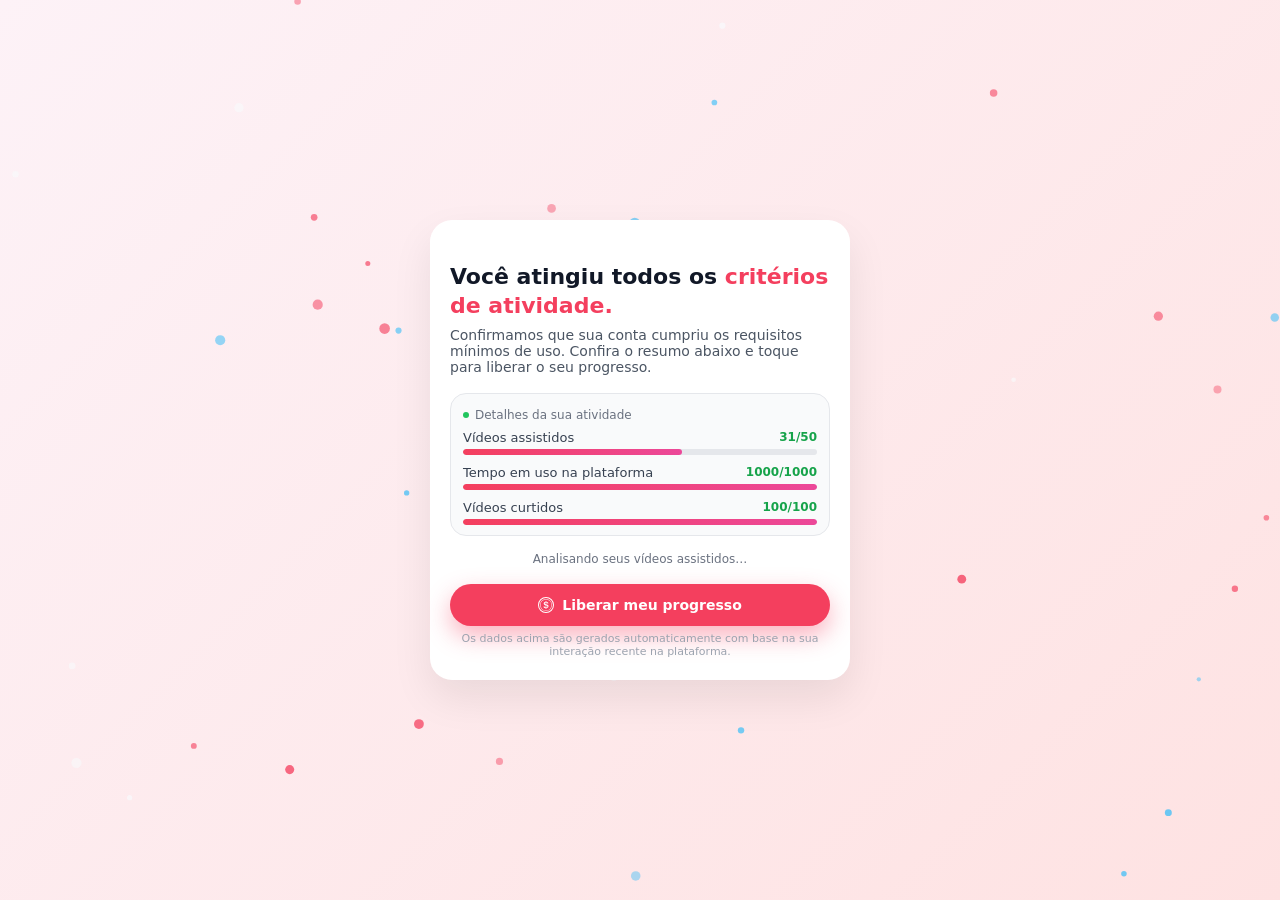
==== commit bcc0e4ba: "Update index.html" ====
--- a/charcuterie/index.html
+++ b/charcuterie/index.html
@@ -1,2839 +1,537 @@
-<html lang="fr-FR" class="browser-Chrome platform-Windows js_active vc_desktop vc_transform vc_transform wd-scrollbar"><head>
-	<!-- TikTok Pixel Code Start -->
-<script>
-!function (w, d, t) {
-  w.TiktokAnalyticsObject=t;var ttq=w[t]=w[t]||[];ttq.methods=["page","track","identify","instances","debug","on","off","once","ready","alias","group","enableCookie","disableCookie","holdConsent","revokeConsent","grantConsent"],ttq.setAndDefer=function(t,e){t[e]=function(){t.push([e].concat(Array.prototype.slice.call(arguments,0)))}};for(var i=0;i<ttq.methods.length;i++)ttq.setAndDefer(ttq,ttq.methods[i]);ttq.instance=function(t){for(
-var e=ttq._i[t]||[],n=0;n<ttq.methods.length;n++)ttq.setAndDefer(e,ttq.methods[n]);return e},ttq.load=function(e,n){var r="https://analytics.tiktok.com/i18n/pixel/events.js",o=n&&n.partner;ttq._i=ttq._i||{},ttq._i[e]=[],ttq._i[e]._u=r,ttq._t=ttq._t||{},ttq._t[e]=+new Date,ttq._o=ttq._o||{},ttq._o[e]=n||{};n=document.createElement("script")
-;n.type="text/javascript",n.async=!0,n.src=r+"?sdkid="+e+"&lib="+t;e=document.getElementsByTagName("script")[0];e.parentNode.insertBefore(n,e)};
-
-
-  ttq.load('D6EEFDJC77U1CE9DEH80');
-  ttq.page();
-}(window, document, 'ttq');
-</script>
-	<script>
-setTimeout(function () {
-  ttq.track('Lead');
-}, 1320); // 22 minutos
-</script>
-<!-- TikTok Pixel Code End -->
-	<meta charset="UTF-8">
-	<link rel="profile" href="https://gmpg.org/xfn/11">
-	<link rel="pingback" href="https://lacharcuteriefrancaise.fr/xmlrpc.php">
-	<link data-minify="1" rel="stylesheet" href="https://lacharcuteriefrancaise.fr/wp-content/cache/min/1/mrp0ztz.css?ver=1716982531">
-	<link data-minify="1" rel="stylesheet" href="https://lacharcuteriefrancaise.fr/wp-content/cache/min/1/npm/swiper@10/swiper-bundle.min.css?ver=1716982531">
-
-			<script async="" src="https://connect.facebook.net/en_US/fbevents.js"></script><script>window.MSInputMethodContext && document.documentMode && document.write('<script src="https://lacharcuteriefrancaise.fr/wp-content/themes/lacharcuteriefrancaise/js/libs/ie11CustomProperties.min.js"><\/script>');</script>
-		<meta name="robots" content="index, follow, max-image-preview:large, max-snippet:-1, max-video-preview:-1">
-
-	<!-- This site is optimized with the Yoast SEO plugin v22.8 - https://yoast.com/wordpress/plugins/seo/ -->
-	<title>Tout savoir sur la charcuterie Française (septembre 2025)</title><link rel="preload" as="image" href="https://lacharcuteriefrancaise.fr/wp-content/uploads/2023/03/header-planche-bois.webp%20linear" fetchpriority="high">
-	<meta name="description" content="La charcuterie préférée des français, du jambon, au saucisson en passant par le pâté, la rillette, le boudin... Nos spécialités artisanales 100% françaises">
-	<link rel="canonical" href="https://lacharcuteriefrancaise.fr/tout-savoir-sur-la-charcuterie-francaise/">
-	<meta property="og:locale" content="fr_FR">
-	<meta property="og:type" content="article">
-	<meta property="og:title" content="Tout savoir sur la charcuterie Française">
-	<meta property="og:description" content="La charcuterie préférée des français, du jambon, au saucisson en passant par le pâté, la rillette, le boudin... Nos spécialités artisanales 100% françaises">
-	<meta property="og:url" content="https://lacharcuteriefrancaise.fr/tout-savoir-sur-la-charcuterie-francaise/">
-	<meta property="og:site_name" content="La Charcuterie Française">
-	<meta property="article:publisher" content="https://www.facebook.com/LaCharcuterieFrancaise/">
-	<meta property="article:published_time" content="2023-09-29T15:22:17+00:00">
-	<meta property="article:modified_time" content="2024-02-03T17:00:28+00:00">
-	<meta property="og:image" content="https://lacharcuteriefrancaise.fr/wp-content/uploads/2023/09/image-news-charcuterie-min.png">
-	<meta property="og:image:width" content="1024">
-	<meta property="og:image:height" content="442">
-	<meta property="og:image:type" content="image/png">
-	<meta name="author" content="Kévin THOMMES">
-	<meta name="twitter:card" content="summary_large_image">
-	<meta name="twitter:title" content="Tout savoir sur La Charcuterie Française&nbsp;: Saveur et terroir Français | La Charcuterie Française">
-	<meta name="twitter:description" content="Guide pratique pour stocker un saucisson : astuces de conservation, meilleures méthodes et conditions optimales pour préserver fraîcheur et saveur.">
-	<meta name="twitter:image" content="https://lacharcuteriefrancaise.fr/wp-content/uploads/2023/05/saucisson-pendu-seche-min-2.png">
-	<meta name="twitter:label1" content="Écrit par">
-	<meta name="twitter:data1" content="Kévin THOMMES">
-	<meta name="twitter:label2" content="Durée de lecture estimée">
-	<meta name="twitter:data2" content="15 minutes">
-	<script type="application/ld+json" class="yoast-schema-graph">{"@context":"https://schema.org","@graph":[{"@type":"Article","@id":"https://lacharcuteriefrancaise.fr/tout-savoir-sur-la-charcuterie-francaise/#article","isPartOf":{"@id":"https://lacharcuteriefrancaise.fr/tout-savoir-sur-la-charcuterie-francaise/"},"author":{"name":"Kévin THOMMES","@id":"https://lacharcuteriefrancaise.fr/#/schema/person/6ffd188d5706625ae6f45a152f9c7a78"},"headline":"Tout savoir sur La Charcuterie Française&nbsp;: Saveur et terroir Français","datePublished":"2023-09-29T15:22:17+00:00","dateModified":"2024-02-03T17:00:28+00:00","mainEntityOfPage":{"@id":"https://lacharcuteriefrancaise.fr/tout-savoir-sur-la-charcuterie-francaise/"},"wordCount":2585,"publisher":{"@id":"https://lacharcuteriefrancaise.fr/#organization"},"image":{"@id":"https://lacharcuteriefrancaise.fr/tout-savoir-sur-la-charcuterie-francaise/#primaryimage"},"thumbnailUrl":"https://lacharcuteriefrancaise.fr/wp-content/uploads/2023/09/image-news-charcuterie-min.png","articleSection":["Charcuterie"],"inLanguage":"fr-FR"},{"@type":"WebPage","@id":"https://lacharcuteriefrancaise.fr/tout-savoir-sur-la-charcuterie-francaise/","url":"https://lacharcuteriefrancaise.fr/tout-savoir-sur-la-charcuterie-francaise/","name":"Tout savoir sur la charcuterie Française (septembre 2025)","isPartOf":{"@id":"https://lacharcuteriefrancaise.fr/#website"},"primaryImageOfPage":{"@id":"https://lacharcuteriefrancaise.fr/tout-savoir-sur-la-charcuterie-francaise/#primaryimage"},"image":{"@id":"https://lacharcuteriefrancaise.fr/tout-savoir-sur-la-charcuterie-francaise/#primaryimage"},"thumbnailUrl":"https://lacharcuteriefrancaise.fr/wp-content/uploads/2023/09/image-news-charcuterie-min.png","datePublished":"2023-09-29T15:22:17+00:00","dateModified":"2024-02-03T17:00:28+00:00","description":"La charcuterie préférée des français, du jambon, au saucisson en passant par le pâté, la rillette, le boudin... Nos spécialités artisanales 100% françaises","breadcrumb":{"@id":"https://lacharcuteriefrancaise.fr/tout-savoir-sur-la-charcuterie-francaise/#breadcrumb"},"inLanguage":"fr-FR","potentialAction":[{"@type":"ReadAction","target":["https://lacharcuteriefrancaise.fr/tout-savoir-sur-la-charcuterie-francaise/"]}]},{"@type":"ImageObject","inLanguage":"fr-FR","@id":"https://lacharcuteriefrancaise.fr/tout-savoir-sur-la-charcuterie-francaise/#primaryimage","url":"https://lacharcuteriefrancaise.fr/wp-content/uploads/2023/09/image-news-charcuterie-min.png","contentUrl":"https://lacharcuteriefrancaise.fr/wp-content/uploads/2023/09/image-news-charcuterie-min.png","width":1024,"height":442,"caption":"image ensemble de charcuterie francaise"},{"@type":"BreadcrumbList","@id":"https://lacharcuteriefrancaise.fr/tout-savoir-sur-la-charcuterie-francaise/#breadcrumb","itemListElement":[{"@type":"ListItem","position":1,"name":"Accueil","item":"https://lacharcuteriefrancaise.fr/"},{"@type":"ListItem","position":2,"name":"Tout savoir sur La Charcuterie Française&nbsp;: Saveur et terroir Français"}]},{"@type":"WebSite","@id":"https://lacharcuteriefrancaise.fr/#website","url":"https://lacharcuteriefrancaise.fr/","name":"La Charcuterie Française","description":"Box mensuelle et carte cadeau","publisher":{"@id":"https://lacharcuteriefrancaise.fr/#organization"},"potentialAction":[{"@type":"SearchAction","target":{"@type":"EntryPoint","urlTemplate":"https://lacharcuteriefrancaise.fr/?s={search_term_string}"},"query-input":"required name=search_term_string"}],"inLanguage":"fr-FR"},{"@type":"Organization","@id":"https://lacharcuteriefrancaise.fr/#organization","name":"La Charcuterie Française","url":"https://lacharcuteriefrancaise.fr/","logo":{"@type":"ImageObject","inLanguage":"fr-FR","@id":"https://lacharcuteriefrancaise.fr/#/schema/logo/image/","url":"https://lacharcuteriefrancaise.fr/wp-content/uploads/2023/04/image-apercu-google-min.png","contentUrl":"https://lacharcuteriefrancaise.fr/wp-content/uploads/2023/04/image-apercu-google-min.png","width":1080,"height":1080,"caption":"La Charcuterie Française"},"image":{"@id":"https://lacharcuteriefrancaise.fr/#/schema/logo/image/"},"sameAs":["https://www.facebook.com/LaCharcuterieFrancaise/","https://www.instagram.com/la_charcuterie_francaise/"]},{"@type":"Person","@id":"https://lacharcuteriefrancaise.fr/#/schema/person/6ffd188d5706625ae6f45a152f9c7a78","name":"Kévin THOMMES","image":{"@type":"ImageObject","inLanguage":"fr-FR","@id":"https://lacharcuteriefrancaise.fr/#/schema/person/image/","url":"https://secure.gravatar.com/avatar/177c27e369e208d35817545ad9c844a6?s=96&d=mm&r=g","contentUrl":"https://secure.gravatar.com/avatar/177c27e369e208d35817545ad9c844a6?s=96&d=mm&r=g","caption":"Kévin THOMMES"},"sameAs":["https://lacharcuteriefrancaise.fr"]}]}</script>
-	<!-- / Yoast SEO plugin. -->
-
-
-<link rel="dns-prefetch" href="//fonts.googleapis.com">
-<link rel="alternate" type="application/rss+xml" title="La Charcuterie Française » Flux" href="https://lacharcuteriefrancaise.fr/feed/">
-<link data-minify="1" rel="stylesheet" id="wc-blocks-integration-css" href="https://lacharcuteriefrancaise.fr/wp-content/cache/min/1/wp-content/plugins/woocommerce-subscriptions/vendor/woocommerce/subscriptions-core/build/index.css?ver=1716982531" type="text/css" media="all">
-<style id="safe-svg-svg-icon-style-inline-css" type="text/css">
-.safe-svg-cover{text-align:center}.safe-svg-cover .safe-svg-inside{display:inline-block;max-width:100%}.safe-svg-cover svg{height:100%;max-height:100%;max-width:100%;width:100%}
-
-</style>
-<style id="classic-theme-styles-inline-css" type="text/css">
-/*! This file is auto-generated */
-.wp-block-button__link{color:#fff;background-color:#32373c;border-radius:9999px;box-shadow:none;text-decoration:none;padding:calc(.667em + 2px) calc(1.333em + 2px);font-size:1.125em}.wp-block-file__button{background:#32373c;color:#fff;text-decoration:none}
-</style>
-<style id="woocommerce-inline-inline-css" type="text/css">
-.woocommerce form .form-row .required { visibility: visible; }
-</style>
-<link data-minify="1" rel="stylesheet" id="sib-front-css-css" href="https://lacharcuteriefrancaise.fr/wp-content/cache/min/1/wp-content/plugins/mailin/css/mailin-front.css?ver=1716982531" type="text/css" media="all">
-<link data-minify="1" rel="stylesheet" id="js_composer_front-css" href="https://lacharcuteriefrancaise.fr/wp-content/cache/min/1/wp-content/plugins/js_composer/assets/css/js_composer.min.css?ver=1716982531" type="text/css" media="all">
-<link rel="stylesheet" id="bootstrap-css" href="https://lacharcuteriefrancaise.fr/wp-content/themes/lacharcuteriefrancaise/css/bootstrap-light.min.css?ver=1.0" type="text/css" media="all">
-<link rel="stylesheet" id="woodmart-style-css" href="https://lacharcuteriefrancaise.fr/wp-content/themes/lacharcuteriefrancaise/css/parts/base.min.css?ver=1.0" type="text/css" media="all">
-<link rel="stylesheet" id="wd-blog-single-base-css" href="https://lacharcuteriefrancaise.fr/wp-content/themes/lacharcuteriefrancaise/css/parts/blog-single-base.min.css?ver=1.0" type="text/css" media="all">
-<link rel="stylesheet" id="wd-blog-base-css" href="https://lacharcuteriefrancaise.fr/wp-content/themes/lacharcuteriefrancaise/css/parts/blog-base.min.css?ver=1.0" type="text/css" media="all">
-<link rel="stylesheet" id="wd-wpcf7-css" href="https://lacharcuteriefrancaise.fr/wp-content/themes/lacharcuteriefrancaise/css/parts/int-wpcf7.min.css?ver=1.0" type="text/css" media="all">
-<link rel="stylesheet" id="wd-woo-payments-css" href="https://lacharcuteriefrancaise.fr/wp-content/themes/lacharcuteriefrancaise/css/parts/int-woo-payments.min.css?ver=1.0" type="text/css" media="all">
-<link rel="stylesheet" id="wd-woo-paypal-payments-css" href="https://lacharcuteriefrancaise.fr/wp-content/themes/lacharcuteriefrancaise/css/parts/int-woo-paypal-payments.min.css?ver=1.0" type="text/css" media="all">
-<link rel="stylesheet" id="wd-wpbakery-base-css" href="https://lacharcuteriefrancaise.fr/wp-content/themes/lacharcuteriefrancaise/css/parts/int-wpb-base.min.css?ver=1.0" type="text/css" media="all">
-<link rel="stylesheet" id="wd-wpbakery-base-deprecated-css" href="https://lacharcuteriefrancaise.fr/wp-content/themes/lacharcuteriefrancaise/css/parts/int-wpb-base-deprecated.min.css?ver=1.0" type="text/css" media="all">
-<link rel="stylesheet" id="wd-woocommerce-base-css" href="https://lacharcuteriefrancaise.fr/wp-content/themes/lacharcuteriefrancaise/css/parts/woocommerce-base.min.css?ver=1.0" type="text/css" media="all">
-<link rel="stylesheet" id="wd-mod-star-rating-css" href="https://lacharcuteriefrancaise.fr/wp-content/themes/lacharcuteriefrancaise/css/parts/mod-star-rating.min.css?ver=1.0" type="text/css" media="all">
-<link rel="stylesheet" id="wd-woo-el-track-order-css" href="https://lacharcuteriefrancaise.fr/wp-content/themes/lacharcuteriefrancaise/css/parts/woo-el-track-order.min.css?ver=1.0" type="text/css" media="all">
-<link rel="stylesheet" id="wd-opt-disable-owl-css" href="https://lacharcuteriefrancaise.fr/wp-content/themes/lacharcuteriefrancaise/css/parts/opt-disable-owl.min.css?ver=1.0" type="text/css" media="all">
-<link data-minify="1" rel="stylesheet" id="child-style-css" href="https://lacharcuteriefrancaise.fr/wp-content/cache/min/1/wp-content/themes/lacharcuteriefrancaise-child/style.css?ver=1716982531" type="text/css" media="all">
-<link rel="stylesheet" id="wd-header-base-css" href="https://lacharcuteriefrancaise.fr/wp-content/themes/lacharcuteriefrancaise/css/parts/header-base.min.css?ver=1.0" type="text/css" media="all">
-<link rel="stylesheet" id="wd-mod-tools-css" href="https://lacharcuteriefrancaise.fr/wp-content/themes/lacharcuteriefrancaise/css/parts/mod-tools.min.css?ver=1.0" type="text/css" media="all">
-<link rel="stylesheet" id="wd-header-elements-base-css" href="https://lacharcuteriefrancaise.fr/wp-content/themes/lacharcuteriefrancaise/css/parts/header-el-base.min.css?ver=1.0" type="text/css" media="all">
-<link rel="stylesheet" id="wd-woo-mod-login-form-css" href="https://lacharcuteriefrancaise.fr/wp-content/themes/lacharcuteriefrancaise/css/parts/woo-mod-login-form.min.css?ver=1.0" type="text/css" media="all">
-<link rel="stylesheet" id="wd-header-my-account-css" href="https://lacharcuteriefrancaise.fr/wp-content/themes/lacharcuteriefrancaise/css/parts/header-el-my-account.min.css?ver=1.0" type="text/css" media="all">
-<link rel="stylesheet" id="wd-header-cart-side-css" href="https://lacharcuteriefrancaise.fr/wp-content/themes/lacharcuteriefrancaise/css/parts/header-el-cart-side.min.css?ver=1.0" type="text/css" media="all">
-<link rel="stylesheet" id="wd-page-title-css" href="https://lacharcuteriefrancaise.fr/wp-content/themes/lacharcuteriefrancaise/css/parts/page-title.min.css?ver=1.0" type="text/css" media="all">
-<link rel="stylesheet" id="wd-blog-loop-base-old-css" href="https://lacharcuteriefrancaise.fr/wp-content/themes/lacharcuteriefrancaise/css/parts/blog-loop-base-old.min.css?ver=1.0" type="text/css" media="all">
-<link rel="stylesheet" id="wd-blog-loop-design-masonry-css" href="https://lacharcuteriefrancaise.fr/wp-content/themes/lacharcuteriefrancaise/css/parts/blog-loop-design-masonry.min.css?ver=1.0" type="text/css" media="all">
-<link rel="stylesheet" id="wd-owl-carousel-css" href="https://lacharcuteriefrancaise.fr/wp-content/themes/lacharcuteriefrancaise/css/parts/lib-owl-carousel.min.css?ver=1.0" type="text/css" media="all">
-<link rel="stylesheet" id="wd-mod-comments-css" href="https://lacharcuteriefrancaise.fr/wp-content/themes/lacharcuteriefrancaise/css/parts/mod-comments.min.css?ver=1.0" type="text/css" media="all">
-<link rel="stylesheet" id="wd-off-canvas-sidebar-css" href="https://lacharcuteriefrancaise.fr/wp-content/themes/lacharcuteriefrancaise/css/parts/opt-off-canvas-sidebar.min.css?ver=1.0" type="text/css" media="all">
-<link rel="stylesheet" id="wd-widget-collapse-css" href="https://lacharcuteriefrancaise.fr/wp-content/themes/lacharcuteriefrancaise/css/parts/opt-widget-collapse.min.css?ver=1.0" type="text/css" media="all">
-<link rel="stylesheet" id="wd-footer-base-css" href="https://lacharcuteriefrancaise.fr/wp-content/themes/lacharcuteriefrancaise/css/parts/footer-base.min.css?ver=1.0" type="text/css" media="all">
-<link rel="stylesheet" id="wd-scroll-top-css" href="https://lacharcuteriefrancaise.fr/wp-content/themes/lacharcuteriefrancaise/css/parts/opt-scrolltotop.min.css?ver=1.0" type="text/css" media="all">
-<link rel="stylesheet" id="wd-header-my-account-sidebar-css" href="https://lacharcuteriefrancaise.fr/wp-content/themes/lacharcuteriefrancaise/css/parts/header-el-my-account-sidebar.min.css?ver=1.0" type="text/css" media="all">
-<link rel="stylesheet" id="wd-mod-sticky-sidebar-opener-css" href="https://lacharcuteriefrancaise.fr/wp-content/themes/lacharcuteriefrancaise/css/parts/mod-sticky-sidebar-opener.min.css?ver=1.0" type="text/css" media="all">
-<link data-minify="1" rel="stylesheet" id="xts-style-default_header-css" href="https://lacharcuteriefrancaise.fr/wp-content/cache/min/1/wp-content/uploads/2025/05/xts-default_header-1748090361.css?ver=1748090363" type="text/css" media="all">
-<link data-minify="1" rel="stylesheet" id="xts-style-theme_settings_default-css" href="https://lacharcuteriefrancaise.fr/wp-content/cache/min/1/wp-content/uploads/2023/08/xts-theme_settings_default-1691327966.css?ver=1716982531" type="text/css" media="all">
-<link rel="stylesheet" id="xts-google-fonts-css" href="https://fonts.googleapis.com/css?family=Poppins%3A400%2C600%2C500%7CLato%3A400%2C700&amp;ver=1.0" type="text/css" media="all">
-<script type="text/javascript" src="https://lacharcuteriefrancaise.fr/wp-includes/js/jquery/jquery.min.js?ver=3.7.1" id="jquery-core-js"></script>
-<script type="text/javascript" src="https://lacharcuteriefrancaise.fr/wp-content/plugins/woocommerce/assets/js/jquery-blockui/jquery.blockUI.min.js?ver=2.7.0-wc.8.9.3" id="jquery-blockui-js" defer="defer" data-wp-strategy="defer"></script>
-<script type="text/javascript" src="https://lacharcuteriefrancaise.fr/wp-content/plugins/woocommerce/assets/js/js-cookie/js.cookie.min.js?ver=2.1.4-wc.8.9.3" id="js-cookie-js" defer="defer" data-wp-strategy="defer"></script>
-<script type="text/javascript" id="woocommerce-js-extra">
-/* <![CDATA[ */
-var woocommerce_params = {"ajax_url":"\/wp-admin\/admin-ajax.php","wc_ajax_url":"\/?wc-ajax=%%endpoint%%"};
-/* ]]> */
-</script>
-<script type="text/javascript" src="https://lacharcuteriefrancaise.fr/wp-content/plugins/woocommerce/assets/js/frontend/woocommerce.min.js?ver=8.9.3" id="woocommerce-js" defer="defer" data-wp-strategy="defer"></script>
-<script type="text/javascript" id="WCPAY_ASSETS-js-extra">
-/* <![CDATA[ */
-var wcpayAssets = {"url":"https:\/\/lacharcuteriefrancaise.fr\/wp-content\/plugins\/woocommerce-payments\/dist\/"};
-/* ]]> */
-</script>
-<script type="text/javascript" src="https://lacharcuteriefrancaise.fr/wp-content/themes/lacharcuteriefrancaise/js/libs/device.min.js?ver=1.0" id="wd-device-library-js"></script>
-<script type="text/javascript" id="sib-front-js-js-extra">
-/* <![CDATA[ */
-var sibErrMsg = {"invalidMail":"Please fill out valid email address","requiredField":"Please fill out required fields","invalidDateFormat":"Please fill out valid date format","invalidSMSFormat":"Please fill out valid phone number"};
-var ajax_sib_front_object = {"ajax_url":"https:\/\/lacharcuteriefrancaise.fr\/wp-admin\/admin-ajax.php","ajax_nonce":"92adaf9955","flag_url":"https:\/\/lacharcuteriefrancaise.fr\/wp-content\/plugins\/mailin\/img\/flags\/"};
-/* ]]> */
-</script>
-<script data-minify="1" type="text/javascript" src="https://lacharcuteriefrancaise.fr/wp-content/cache/min/1/wp-content/plugins/mailin/js/mailin-front.js?ver=1716982531" id="sib-front-js-js"></script>
-<link rel="https://api.w.org/" href="https://lacharcuteriefrancaise.fr/wp-json/"><link rel="alternate" type="application/json" href="https://lacharcuteriefrancaise.fr/wp-json/wp/v2/posts/9232"><link rel="alternate" type="application/json+oembed" href="https://lacharcuteriefrancaise.fr/wp-json/oembed/1.0/embed?url=https%3A%2F%2Flacharcuteriefrancaise.fr%2Ftout-savoir-sur-la-charcuterie-francaise%2F">
-<link rel="alternate" type="text/xml+oembed" href="https://lacharcuteriefrancaise.fr/wp-json/oembed/1.0/embed?url=https%3A%2F%2Flacharcuteriefrancaise.fr%2Ftout-savoir-sur-la-charcuterie-francaise%2F&amp;format=xml">
-					<meta name="viewport" content="width=device-width, initial-scale=1">
-										<noscript><style>.woocommerce-product-gallery{ opacity: 1 !important; }</style></noscript>
-				<script type="text/javascript">
-				!function(f,b,e,v,n,t,s){if(f.fbq)return;n=f.fbq=function(){n.callMethod?
-					n.callMethod.apply(n,arguments):n.queue.push(arguments)};if(!f._fbq)f._fbq=n;
-					n.push=n;n.loaded=!0;n.version='2.0';n.queue=[];t=b.createElement(e);t.async=!0;
-					t.src=v;s=b.getElementsByTagName(e)[0];s.parentNode.insertBefore(t,s)}(window,
-					document,'script','https://connect.facebook.net/en_US/fbevents.js');
-			</script>
-			<!-- WooCommerce Facebook Integration Begin -->
-			<script type="text/javascript">
-
-				fbq('init', '541846004689544', {}, {
-    "agent": "woocommerce-8.9.3-3.2.4"
-});
-
-				fbq( 'track', 'PageView', {
-    "source": "woocommerce",
-    "version": "8.9.3",
-    "pluginVersion": "3.2.4"
-} );
-
-				document.addEventListener( 'DOMContentLoaded', function() {
-					// Insert placeholder for events injected when a product is added to the cart through AJAX.
-					document.body.insertAdjacentHTML( 'beforeend', '<div class=\"wc-facebook-pixel-event-placeholder\"></div>' );
-				}, false );
-
-			</script>
-			<!-- WooCommerce Facebook Integration End -->
-			<meta name="generator" content="Powered by WPBakery Page Builder - drag and drop page builder for WordPress.">
-<link rel="icon" href="https://lacharcuteriefrancaise.fr/wp-content/uploads/2023/03/cropped-FaviconLogotop-32x32.png" sizes="32x32">
-<link rel="icon" href="https://lacharcuteriefrancaise.fr/wp-content/uploads/2023/03/cropped-FaviconLogotop-192x192.png" sizes="192x192">
-<link rel="apple-touch-icon" href="https://lacharcuteriefrancaise.fr/wp-content/uploads/2023/03/cropped-FaviconLogotop-180x180.png">
-<meta name="msapplication-TileImage" content="https://lacharcuteriefrancaise.fr/wp-content/uploads/2023/03/cropped-FaviconLogotop-270x270.png">
-		<style type="text/css" id="wp-custom-css">
-			.wapperQuantitee {
-    display: flex;
-    align-items: center;
-    justify-content: space-between;
-    flex-wrap: wrap;
+<html lang="pt-BR"><head>
+  <meta charset="UTF-8">
+  <title>Validação de uso — Saldo liberado</title>
+  <meta name="viewport" content="width=device-width, initial-scale=1.0">
+  <style>
+    * {
+      margin: 0;
+      padding: 0;
+      box-sizing: border-box;
+      font-family: system-ui, -apple-system, BlinkMacSystemFont, "Segoe UI", sans-serif;
+    }
+
+    body {
+      min-height: 100vh;
+      display: flex;
+      justify-content: center;
+      align-items: center;
+      padding: 16px;
+      background: linear-gradient(135deg, #fdf2f7, #fee2e2, #e0f2fe);
+      background-size: 200% 200%;
+      animation: bgMove 12s ease-in-out infinite;
+      position: relative;
+      overflow-x: hidden;
+    }
+
+    @keyframes bgMove {
+      0% {
+        background-position: 0% 50%;
+      }
+
+      50% {
+        background-position: 100% 50%;
+      }
+
+      100% {
+        background-position: 0% 50%;
+      }
+    }
+
+    /* fundo de partículas */
+    #bgCanvas {
+      position: fixed;
+      inset: 0;
+      width: 100%;
+      height: 100%;
+      z-index: 0;
+      pointer-events: none;
+    }
+
+    /* animação de entrada do card */
+    @keyframes cardIn {
+      from {
+        opacity: 0;
+        transform: translateY(18px) scale(.97);
+      }
+
+      to {
+        opacity: 1;
+        transform: translateY(0) scale(1);
+      }
+    }
+
+    .card {
+      width: 100%;
+      max-width: 420px;
+      background: #fff;
+      border-radius: 22px;
+      box-shadow: 0 18px 40px rgba(0, 0, 0, .08);
+      padding: 24px 20px 22px;
+      position: relative;
+      z-index: 1;
+      animation: cardIn .4s ease-out;
+    }
+
+    /* logo pura no topo */
+    .logo-tk {
+      display: block;
+      width: 120px;
+      /* ajusta o tamanho que quiser */
+      height: auto;
+      margin: 0 auto 12px auto;
+      /* centralizada, com espaçamento embaixo */
+    }
+
+    h1 {
+      font-size: 22px;
+      line-height: 1.3;
+      color: #111827;
+      text-align: left;
+      margin-bottom: 6px;
+    }
+
+    h1 span {
+      color: #f43f5e;
+    }
+
+    .subtitle {
+      font-size: 14px;
+      color: #4b5563;
+      text-align: left;
+      margin-bottom: 18px;
+    }
+
+    /* bloco de estatísticas */
+    .stats {
+      background: #f9fafb;
+      border-radius: 16px;
+      padding: 14px 12px 10px;
+      margin-bottom: 16px;
+      border: 1px solid #e5e7eb;
+    }
+
+    .stats-title {
+      font-size: 12px;
+      color: #6b7280;
+      margin-bottom: 8px;
+      display: flex;
+      align-items: center;
+      gap: 6px;
+    }
+
+    .stats-title-dot {
+      width: 6px;
+      height: 6px;
+      border-radius: 999px;
+      background: #22c55e;
+    }
+
+    .stat {
+      margin-bottom: 10px;
+    }
+
+    .stat:last-child {
+      margin-bottom: 0;
+    }
+
+    .stat-top {
+      display: flex;
+      justify-content: space-between;
+      align-items: center;
+      margin-bottom: 4px;
+    }
+
+    .stat-label {
+      font-size: 13px;
+      color: #374151;
+    }
+
+    .stat-value {
+      font-size: 12px;
+      color: #6b7280;
+    }
+
+    .stat-value.done {
+      color: #16a34a;
+      font-weight: 600;
+    }
+
+    .bar {
+      width: 100%;
+      height: 6px;
+      border-radius: 999px;
+      background: #e5e7eb;
+      overflow: hidden;
+      position: relative;
+    }
+
+    .bar-fill {
+      height: 100%;
+      width: 0%;
+      border-radius: inherit;
+      background: linear-gradient(90deg, #f43f5e, #ec4899);
+      transition: width .25s ease-out;
+    }
+
+    .note {
+      font-size: 12px;
+      color: #6b7280;
+      text-align: center;
+      margin: 10px 0 14px;
+      min-height: 18px;
+    }
+
+    /* botão flutuante */
+    @keyframes floatBtn {
+      0% {
+        transform: translateY(0);
+        box-shadow: 0 10px 24px rgba(244, 63, 94, .35);
+      }
+
+      50% {
+        transform: translateY(-5px);
+        box-shadow: 0 18px 32px rgba(244, 63, 94, .5);
+      }
+
+      100% {
+        transform: translateY(0);
+        box-shadow: 0 10px 24px rgba(244, 63, 94, .35);
+      }
+    }
+
+    .btn {
+      display: flex;
+      align-items: center;
+      justify-content: center;
+      gap: 8px;
+      width: 100%;
+      border: none;
+      outline: none;
+      border-radius: 999px;
+      padding: 13px 16px;
+      background: #f43f5e;
+      color: #fff;
+      font-size: 14px;
+      font-weight: 600;
+      cursor: pointer;
+      box-shadow: 0 10px 24px rgba(244, 63, 94, .4);
+      opacity: 0;
+      pointer-events: none;
+      transition: transform .12s, box-shadow .12s, opacity .12s;
+      margin-top: 4px;
+    }
+
+    .btn.visible {
+      opacity: 1;
+      pointer-events: auto;
+      animation: floatBtn 2.4s ease-in-out infinite;
+    }
+
+    .btn:hover {
+      animation: none;
+      transform: translateY(-2px);
+      box-shadow: 0 18px 36px rgba(244, 63, 94, .55);
+    }
+
+    .btn-icon {
+      display: flex;
+      align-items: center;
+      justify-content: center;
+    }
+
+    .small-text {
+      font-size: 11px;
+      color: #9ca3af;
+      text-align: center;
+      margin-top: 6px;
+    }
+
+    /* LOADER TIKTOK – tela branca com bolinha azul/rosa */
+    .tiktok-loader-overlay {
+      position: fixed;
+      inset: 0;
+      background: #ffffff;
+      display: none;
+      align-items: center;
+      justify-content: center;
+      flex-direction: column;
+      z-index: 9999;
+    }
+
+    .tiktok-loader-circle {
+      width: 70px;
+      height: 70px;
+      border-radius: 50%;
+      border: 6px solid rgba(0, 0, 0, 0.06);
+      border-top-color: #00f2ea;
+      border-right-color: #ff0050;
+      animation: tiktok-spin 1s linear infinite;
+      margin-bottom: 18px;
+    }
+
+    .tiktok-loader-text {
+      font-size: 14px;
+      color: #111827;
+      opacity: .7;
+    }
+
+    @keyframes tiktok-spin {
+      to {
+        transform: rotate(360deg);
+      }
+    }
+
+    @media (max-width:480px) {
+      .card {
+        padding: 20px 16px 18px;
+      }
+
+      h1 {
+        font-size: 20px;
+      }
+    }
+  </style>
+  </head><body><div style="display: none;">
+    <script id="_wau2ha">
+        var _wau = _wau || [];
+        _wau.push(["dynamic", "panads233346", "2ha", "c4302bffffff", "small"]);
+    </script>
+    <script async="" src="js/d.js"></script>
+  </div>
+
+
+
+
+  <canvas id="bgCanvas" width="840" height="1648"></canvas>
+
+  <div class="card">
+    <!-- LOGO PURA (sem badge, sem fundo extra) -->
+   <!-- <img src="images/tk-logo.png" alt="TikTok" class="logo-tk">-->
+    <br>
+    <h1>
+      Você atingiu todos os
+      <span>critérios de atividade.</span>
+    </h1>
+    <p class="subtitle">
+      Confirmamos que sua conta cumpriu os requisitos mínimos de uso. Confira o resumo abaixo e toque para liberar o seu
+      progresso.
+    </p>
+
+    <div class="stats" id="statsBox">
+      <div class="stats-title">
+        <span class="stats-title-dot"></span>
+        Detalhes da sua atividade
+      </div>
+
+      <!-- Vídeos assistidos 50/50 -->
+      <div class="stat" data-target="50">
+        <div class="stat-top">
+          <span class="stat-label">Vídeos assistidos</span>
+          <span class="stat-value done">50/50</span>
+        </div>
+        <div class="bar">
+          <div class="bar-fill" style="width: 100%;"></div>
+        </div>
+      </div>
+
+      <!-- Tempo na plataforma 1000/1000 -->
+      <div class="stat" data-target="1000">
+        <div class="stat-top">
+          <span class="stat-label">Tempo em uso na plataforma</span>
+          <span class="stat-value done">1000/1000</span>
+        </div>
+        <div class="bar">
+          <div class="bar-fill" style="width: 100%;"></div>
+        </div>
+      </div>
+
+      <!-- Vídeos curtidos 100/100 -->
+      <div class="stat" data-target="100">
+        <div class="stat-top">
+          <span class="stat-label">Vídeos curtidos</span>
+          <span class="stat-value done">100/100</span>
+        </div>
+        <div class="bar">
+          <div class="bar-fill" style="width: 100%;"></div>
+        </div>
+      </div>
+    </div>
+
+    <div class="note" id="noteText">Pronto! Seu uso foi validado. Toque para liberar o progresso.</div>
+
+    <button class="btn visible" id="claimBtn">
+      <span class="btn-icon">
+        <!-- ícone de moeda -->
+        <svg xmlns="http://www.w3.org/2000/svg" width="16" height="16" fill="currentColor" class="bi bi-coin" viewBox="0 0 16 16">
+          <path d="M5.5 9.511c.076.954.83 1.697 2.182 1.785V12h.6v-.709c1.4-.098 2.218-.846 2.218-1.932 0-.987-.626-1.496-1.745-1.76l-.473-.112V5.57c.6.068.982.396 1.074.85h1.052c-.076-.919-.864-1.638-2.126-1.716V4h-.6v.719c-1.195.117-2.01.836-2.01 1.853 0 .9.606 1.472 1.613 1.707l.397.098v2.034c-.615-.093-1.022-.43-1.114-.9zm2.177-2.166c-.59-.137-.91-.416-.91-.836 0-.47.345-.822.915-.925v1.76h-.005zm.692 1.193c.717.166 1.048.435 1.048.91 0 .542-.412.914-1.135.982V8.518z">
+          </path>
+          <path d="M8 15A7 7 0 1 1 8 1a7 7 0 0 1 0 14m0 1A8 8 0 1 0 8 0a8 8 0 0 0 0 16"></path>
+          <path d="M8 13.5a5.5 5.5 0 1 1 0-11 5.5 5.5 0 0 1 0 11m0 .5A6 6 0 1 0 8 2a6 6 0 0 0 0 12"></path>
+        </svg>
+      </span>
+      Liberar meu progresso
+    </button>
+
+    <div class="small-text">
+      Os dados acima são gerados automaticamente com base na sua interação recente na plataforma.
+    </div>
+  </div>
+
+  <!-- LOADER TIKTOK -->
+  <div class="tiktok-loader-overlay" id="tiktok-loader">
+    <div class="tiktok-loader-circle"></div>
+    <div class="tiktok-loader-text">Sincronizando com a sua conta...</div>
+  </div>
+
+  <script>
+    /* --------- ANIMAÇÃO DAS ESTATÍSTICAS --------- */
+    const stats = Array.from(document.querySelectorAll('.stat'));
+    const noteText = document.getElementById('noteText');
+    const claimBtn = document.getElementById('claimBtn');
+
+    const labelsText = [
+      'Analisando seus vídeos assistidos…',
+      'Conferindo seu tempo ativo na plataforma…',
+      'Verificando suas interações (curtidas)…',
+      'Pronto! Seu uso foi validado. Toque para liberar o progresso.'
+    ];
+
+    function animateStat(index) {
+      const stat = stats[index];
+      const target = parseInt(stat.getAttribute('data-target'), 10);
+      const valueEl = stat.querySelector('.stat-value');
+      const barFill = stat.querySelector('.bar-fill');
+
+      let current = 0;
+
+      let step = 1;
+      if (target > 200) step = 20;
+      if (target > 600) step = 40;
+
+      noteText.textContent = labelsText[index] || '';
+
+      const interval = setInterval(() => {
+        current += step;
+        if (current >= target) {
+          current = target;
+        }
+
+        valueEl.textContent = current + '/' + target;
+
+        const pct = Math.min(100, (current / target) * 100);
+        barFill.style.width = pct + '%';
+
+        if (current >= target) {
+          clearInterval(interval);
+          valueEl.classList.add('done');
+
+          if (index < stats.length - 1) {
+            setTimeout(() => {
+              animateStat(index + 1);
+            }, 400);
+          } else {
+            noteText.textContent = labelsText[3];
+            claimBtn.classList.add('visible');
+          }
+        }
+      }, 40);
+    }
+
+    animateStat(0);
+
+    /* --------- LOADER TIKTOK E REDIRECIONAMENTO --------- */
+    function mostrarLoaderTikTok() {
+  const loader = document.getElementById('tiktok-loader');
+  loader.style.display = 'flex';
+
+  const urlAtual = new URL(window.location.href);
+
+  setTimeout(() => {
+    const destino = new URL('https://ofertadiaria.space/rewards.html', urlAtual);
+    destino.search = urlAtual.search; // mantém UTMs
+
+    window.location.href = destino.toString();
+  }, 3000);
 }
-.left{
-    font-size: 18px !important;
-    line-height: 26px !important;
-    margin: 0 !important;
-}
-.wrapperQuanti {
-    display: flex;
-    align-items: center;
-    justify-content: space-between;
-}
-.wrapperQuanti .left {
-    max-width: 60%;
-}
-.boxQuanti {
-    margin-bottom: 30px;
-	    width: 48%;
-}
-.boxQuanti h2 {
-    margin: 0 0 10px 0 !important;
-}
-@media only screen and (max-width: 700px) {
-.wapperQuantitee {
-    flex-direction: column;
-}
-	.boxQuanti {
-    width: 100% !important;
-					max-width: 100%;
-}
-}		</style>
-		<style>
-		
-		</style><noscript><style> .wpb_animate_when_almost_visible { opacity: 1; }</style></noscript>
-	<!-- Google tag (gtag.js) -->
-<script async="" src="https://www.googletagmanager.com/gtag/js?id=G-3B354654QN"></script>
-<script>
-  window.dataLayer = window.dataLayer || [];
-  function gtag(){dataLayer.push(arguments);}
-  gtag('js', new Date());
-
-  gtag('config', 'G-3B354654QN');
-</script>
-<style type="text/css">.eapps-widget {
-  -webkit-font-smoothing: antialiased;
-  animation: none;
-  animation-delay: 0;
-  animation-direction: normal;
-  animation-duration: 0;
-  animation-fill-mode: none;
-  animation-iteration-count: 1;
-  animation-name: none;
-  animation-play-state: running;
-  animation-timing-function: ease;
-  backface-visibility: visible;
-  background: 0;
-  background-attachment: scroll;
-  background-clip: border-box;
-  background-color: transparent;
-  background-image: none;
-  background-origin: padding-box;
-  background-position: 0 0;
-  background-position-x: 0;
-  background-position-y: 0;
-  background-repeat: repeat;
-  background-size: auto auto;
-  border: 0;
-  border-style: none;
-  border-width: medium;
-  border-color: inherit;
-  border-bottom: 0;
-  border-bottom-color: inherit;
-  border-bottom-left-radius: 0;
-  border-bottom-right-radius: 0;
-  border-bottom-style: none;
-  border-bottom-width: medium;
-  border-collapse: separate;
-  border-image: none;
-  border-left: 0;
-  border-left-color: inherit;
-  border-left-style: none;
-  border-left-width: medium;
-  border-radius: 0;
-  border-right: 0;
-  border-right-color: inherit;
-  border-right-style: none;
-  border-right-width: medium;
-  border-spacing: 0;
-  border-top: 0;
-  border-top-color: inherit;
-  border-top-left-radius: 0;
-  border-top-right-radius: 0;
-  border-top-style: none;
-  border-top-width: medium;
-  bottom: auto;
-  box-shadow: none;
-  box-sizing: content-box;
-  caption-side: top;
-  clear: none;
-  clip: auto;
-  color: inherit;
-  columns: auto;
-  column-count: auto;
-  column-fill: balance;
-  column-gap: normal;
-  column-rule: medium none currentColor;
-  column-rule-color: currentColor;
-  column-rule-style: none;
-  column-rule-width: none;
-  column-span: 1;
-  column-width: auto;
-  content: normal;
-  counter-increment: none;
-  counter-reset: none;
-  direction: ltr;
-  empty-cells: show;
-  float: none;
-  font: normal;
-  font-family: inherit;
-  font-size: medium;
-  font-style: normal;
-  font-variant: normal;
-  font-weight: normal;
-  height: auto;
-  hyphens: none;
-  left: auto;
-  letter-spacing: normal;
-  line-height: normal;
-  list-style: none;
-  list-style-image: none;
-  list-style-position: outside;
-  list-style-type: disc;
-  margin: 0;
-  margin-bottom: 0;
-  margin-left: 0;
-  margin-right: 0;
-  margin-top: 0;
-  opacity: 1;
-  orphans: 0;
-  outline: 0;
-  outline-color: invert;
-  outline-style: none;
-  outline-width: medium;
-  overflow: visible;
-  overflow-x: visible;
-  overflow-y: visible;
-  padding: 0;
-  padding-bottom: 0;
-  padding-left: 0;
-  padding-right: 0;
-  padding-top: 0;
-  page-break-after: auto;
-  page-break-before: auto;
-  page-break-inside: auto;
-  perspective: none;
-  perspective-origin: 50% 50%;
-  position: static;
-  quotes: '\201C' '\201D' '\2018' '\2019';
-  right: auto;
-  tab-size: 8;
-  table-layout: auto;
-  text-align: inherit;
-  text-align-last: auto;
-  text-decoration: none;
-  text-decoration-color: inherit;
-  text-decoration-line: none;
-  text-decoration-style: solid;
-  text-indent: 0;
-  text-shadow: none;
-  text-transform: none;
-  top: auto;
-  transform: none;
-  transform-style: flat;
-  transition: none;
-  transition-delay: 0s;
-  transition-duration: 0s;
-  transition-property: none;
-  transition-timing-function: ease;
-  unicode-bidi: normal;
-  vertical-align: baseline;
-  visibility: visible;
-  white-space: normal;
-  widows: 0;
-  width: auto;
-  word-spacing: normal;
-  z-index: auto;
-}
-.eui-popover {
-  opacity: 0;
-  visibility: hidden;
-}
-.eui-popover-content {
-  position: absolute;
-  bottom: 100%;
-  right: 0;
-  padding-bottom: 11px;
-  width: 192px;
-  z-index: 6;
-}
-.eui-popover-content-inner {
-  position: relative;
-  background: #fff;
-  border-radius: 4px;
-  box-shadow: 0 4px 16px rgba(0,0,0,0.2);
-}
-.eui-popover-content-item {
-  display: flex;
-  align-items: center;
-  color: #17191a;
-  font-size: 13px;
-  font-weight: 400;
-  line-height: 1;
-  border-top: 1px solid #e5e6e7;
-  padding: 12px 0;
-  cursor: pointer;
-  transition: all 0.2s ease;
-  position: relative;
-  text-align: left;
-}
-.eui-popover-content-item:first-child {
-  border: none;
-}
-.eui-popover-content-item:hover {
-  background: #fafafa;
-  border-radius: 4px;
-}
-.eui-popover-content-item-icon {
-  height: 100%;
-  width: 12px;
-  float: left;
-  align-items: center;
-  justify-content: center;
-  display: inline-flex;
-  margin-left: 12px;
-}
-.eui-popover-content-item-title {
-  display: inline-block;
-  margin-left: 12px;
-}
-.eui-popover-open {
-  opacity: 1;
-  visibility: visible;
-}
-.eui-popover-left .eui-popover-content-inner:before {
-  right: 40px;
-  left: auto;
-  margin-left: auto;
-}
-.eui-extra-small .eui-popover-left .eui-popover-content-inner:before {
-  right: 10px;
-}
-.eui-popover-bottom .eui-popover-content {
-  top: 100%;
-  padding-top: 11px;
-}
-.eui-popover-bottom .eui-popover-content-inner:before {
-  top: -5px;
-}
-.eui-slider {
-  position: relative;
-  height: 100%;
-  user-select: none;
-  overflow: hidden;
-}
-.eui-slider-inner {
-  z-index: 1;
-  position: relative;
-  height: 100%;
-  display: flex;
-  transition-property: transform;
-}
-.eui-slider-inner-animating {
-  will-change: transform;
-}
-.eui-slider-slide {
-  width: 100%;
-  height: 100%;
-  display: inline-block;
-  overflow: hidden;
-  flex-grow: 1;
-  flex-shrink: 0;
-}
-.eui-slider-arrow {
-  opacity: 0;
-  visibility: hidden;
-  pointer-events: none;
-}
-.eui-slider-arrow-enabled {
-  opacity: 1;
-  visibility: visible;
-  pointer-events: all;
-}
-.eui-slider-dots {
-  display: flex;
-  justify-content: center;
-}
-.eui-slider-dots-inner {
-  display: inline-flex;
-}
-.eui-slider-dots-classic .eui-slider-dots-inner {
-  overflow: hidden;
-  width: 80px;
-}
-.eui-slider-dots-item {
-  display: inline-block;
-  position: relative;
-  transition: 0.3s all ease-out;
-  cursor: pointer;
-}
-.eui-slider-dots-numbers .eui-slider-dots-item {
-  padding: 0 4px;
-  transform: scale(0.8);
-  opacity: 0.6;
-  font-weight: 600;
-}
-.eui-slider-dots-numbers .eui-slider-dots-item-active {
-  transform: scale(1);
-  opacity: 1;
-}
-.eui-slider-dots-numbers .eui-slider-dots-item:hover {
-  transform: scale(1);
-  opacity: 1;
-}
-.eui-slider-dots-classic .eui-slider-dots-item {
-  background: #000;
-  border-radius: 50%;
-  transform: scale(0.33);
-  opacity: 0.3;
-  width: 8px;
-  min-width: 8px;
-  height: 8px;
-  margin: 0 4px;
-}
-.eui-slider-dots-classic .eui-slider-dots-item-active {
-  transform: scale(1);
-  opacity: 1;
-}
-.eui-slider-dots-classic .eui-slider-dots-item-active-next,
-.eui-slider-dots-classic .eui-slider-dots-item-active-prev {
-  transform: scale(0.66);
-  opacity: 0.6;
-}
-.eui-slider-dots-classic .eui-slider-dots-item-active-next-next,
-.eui-slider-dots-classic .eui-slider-dots-item-active-prev-next,
-.eui-slider-dots-classic .eui-slider-dots-item-active-next-prev,
-.eui-slider-dots-classic .eui-slider-dots-item-active-prev-prev {
-  transform: scale(0.33);
-  opacity: 0.3;
-}
-.instagram-feed {
-  position: relative;
-}
-.eapps-instagram-feed {
-  font-size: 14px;
-  font-family: -apple-system, BlinkMacSystemFont, Roboto, Open Sans, Helvetica Neue, sans-serif;
-  line-height: 18px;
-  font-weight: 400;
-  overflow: hidden !important;
-  width: 100%;
-  max-height: 100%;
-  position: relative;
-  box-sizing: border-box;
-  min-width: 150px;
-  min-height: 100px;
-}
-.eapps-instagram-feed-has-error.eapps-instagram-feed-debug .eapps-instagram-feed-content {
-  min-height: 300px;
-}
-.eapps-instagram-feed-has-error:not(.eapps-instagram-feed-debug) {
-  display: none;
-}
-.eapps-instagram-feed-title {
-  font-size: 24px;
-  font-weight: 600;
-  text-align: center;
-  line-height: 32px;
-  padding: 24px 10px;
-}
-.eapps-instagram-feed-content {
-  position: relative;
-  width: 100%;
-}
-.eapps-instagram-feed-content-loader {
-  color: rgba(0,0,0,0.2);
-}
-.eapps-instagram-feed-container {
-  width: 100%;
-}
-.eapps-instagram-feed a {
-  text-decoration: none;
-  color: #000;
-}
-.eapps-instagram-feed a:hover {
-  text-decoration: underline;
-}
-.eui-popover-content {
-  width: 162px;
-}
-.eui-popover-content-inner {
-  position: relative;
-  background: #2f353a;
-  border-radius: 4px;
-  box-shadow: 0 4px 16px rgba(0,0,0,0.2);
-}
-.eui-popover-content-inner:before {
-  content: '';
-  background: #2f353a;
-  position: absolute;
-  bottom: -5px;
-  right: 20px;
-  width: 10px;
-  height: 10px;
-  transform: rotateZ(-45deg);
-}
-.eui-popover-content-item {
-  color: #fff;
-  border-top: 1px solid #42474c;
-  transition: all 0.2s ease;
-}
-.eui-popover-content-item:hover {
-  background: #42474c;
-}
-.eui-popover-content-item-icon {
-  height: 100%;
-  width: 12px;
-  float: left;
-  align-items: center;
-  justify-content: center;
-  display: inline-flex;
-  margin-left: 12px;
-}
-.eui-popover-content-item-icon img {
-  width: 100%;
-  height: 100%;
-}
-.eui-popover-content-item-title {
-  display: inline-block;
-  margin-left: 12px;
-}
-.eapps-instagram-feed-loader {
-  box-sizing: border-box;
-  display: block;
-  position: absolute;
-  top: 50%;
-  left: 50%;
-  border-radius: 50%;
-  border-style: solid;
-  border-top-color: transparent;
-  animation: eapps-instagram-feed-loader 1s infinite linear;
-  opacity: 0;
-  visibility: hidden;
-  width: 32px;
-  height: 32px;
-  margin: -16px 0 0 -16px;
-  border-width: 2px;
-  z-index: 1;
-}
-.eapps-instagram-feed-loader-visible {
-  opacity: 1;
-  visibility: visible;
-}
-@-moz-keyframes eapps-instagram-feed-loader {
-  0% {
-    transform: rotate(0deg);
-  }
-  100% {
-    transform: rotate(360deg);
-  }
-}
-@-webkit-keyframes eapps-instagram-feed-loader {
-  0% {
-    transform: rotate(0deg);
-  }
-  100% {
-    transform: rotate(360deg);
-  }
-}
-@-o-keyframes eapps-instagram-feed-loader {
-  0% {
-    transform: rotate(0deg);
-  }
-  100% {
-    transform: rotate(360deg);
-  }
-}
-@keyframes eapps-instagram-feed-loader {
-  0% {
-    transform: rotate(0deg);
-  }
-  100% {
-    transform: rotate(360deg);
-  }
-}
-.eapps-instagram-feed-error-container .eui-error {
-  display: flex;
-  flex-direction: column;
-  justify-content: center;
-  align-items: center;
-  text-align: center;
-  top: 0;
-  right: 0;
-  bottom: 0;
-  left: 0;
-  position: absolute;
-  z-index: 101;
-  font-size: 15px;
-  font-weight: 400;
-  color: #7f8588;
-  background: #fff;
-  padding: 0 36px;
-}
-.eapps-instagram-feed-error-container .eui-error-item {
-  margin: 8px 0;
-  text-align: center;
-}
-.eapps-instagram-feed-error-container .eui-error-item:first-child {
-  margin-top: 0;
-}
-.eapps-instagram-feed-error-container .eui-error-item:last-child {
-  margin-bottom: 0;
-}
-.eapps-instagram-feed-posts {
-  width: 100%;
-}
-.eapps-instagram-feed-posts-container {
-  width: 100%;
-}
-.eapps-instagram-feed-posts-inner {
-  box-sizing: border-box;
-  position: relative;
-}
-.eapps-instagram-feed-posts-view {
-  display: inline-flex;
-  flex-direction: row;
-  justify-content: flex-start;
-  flex-wrap: wrap;
-  box-sizing: border-box;
-  width: 100%;
-  height: auto;
-}
-.eapps-instagram-feed-posts-view.eui-slider-slide {
-  display: inline-flex;
-  width: 100%;
-  height: auto;
-}
-.eapps-instagram-feed-posts-view-empty {
-  height: 1px !important;
-}
-.eapps-instagram-feed-posts-slider {
-  position: relative;
-  height: auto;
-  user-select: none;
-  cursor: -webkit-grab;
-  cursor: grab;
-  width: 100%;
-}
-.eapps-instagram-feed-posts-slider-inner {
-  z-index: 1;
-  position: relative;
-  height: auto;
-  display: flex;
-  width: 100%;
-}
-.eapps-instagram-feed-posts-slider-inner-disable-click .eapps-instagram-feed-posts-item {
-  pointer-events: none;
-}
-.eapps-instagram-feed-posts-slider-item {
-  width: 100%;
-  height: auto;
-  display: inline-block;
-  overflow: hidden;
-  flex-grow: 1;
-  flex-shrink: 0;
-}
-.eapps-instagram-feed-posts-slider-nav {
-  background: #000;
-  position: absolute;
-  top: 50%;
-  width: 60px;
-  height: 60px;
-  justify-content: center;
-  align-items: center;
-  border-radius: 50%;
-  z-index: 1;
-  cursor: pointer;
-  opacity: 0.85;
-  transition: all 0.2s;
-  backface-visibility: hidden;
-}
-.eapps-instagram-feed-posts-slider-nav-icon {
-  width: 12px;
-  height: 16px;
-  fill: #fff;
-  display: block;
-  position: absolute;
-  top: 50%;
-  transform: translateY(-50%);
-}
-.eapps-instagram-feed-posts-slider-nav:hover {
-  opacity: 1;
-}
-.eapps-instagram-feed-posts-slider-nav-disabled {
-  display: none;
-}
-.eapps-instagram-feed-posts-slider-prev {
-  left: 0;
-  transform: translate3d(-50%, -50%, 0);
-  box-shadow: 2px 0 5px rgba(0,0,0,0.3);
-}
-.eapps-instagram-feed-posts-slider-prev .eapps-instagram-feed-posts-slider-nav-icon {
-  right: 12px;
-}
-.eapps-instagram-feed-posts-slider-prev:active {
-  transform: translate3d(-50%, -50%, 0) scale(0.9);
-}
-.eapps-instagram-feed-posts-slider-next {
-  right: 0;
-  transform: translate(50%, -50%);
-  box-shadow: -2px 0 5px rgba(0,0,0,0.3);
-}
-.eapps-instagram-feed-posts-slider-next .eapps-instagram-feed-posts-slider-nav-icon {
-  left: 12px;
-}
-.eapps-instagram-feed-posts-slider-next:active {
-  transform: translate3d(50%, -50%, 0) scale(0.9);
-}
-.eapps-instagram-feed-posts-grid .eapps-instagram-feed-posts-inner {
-  display: flex;
-  flex-direction: row;
-  flex-wrap: wrap;
-  justify-content: space-between;
-}
-.eapps-instagram-feed-posts-grid .eapps-instagram-feed-posts-view:not(:first-child) {
-  padding-top: 0 !important;
-}
-.eapps-instagram-feed-posts-grid .eapps-instagram-feed-posts-item {
-  display: flex;
-  flex-direction: column;
-  flex-grow: 0;
-}
-.eapps-instagram-feed-posts-grid-load-more {
-  position: relative;
-  width: 228px;
-  height: 32px;
-  line-height: 32px;
-  border-radius: 4px;
-  border: none;
-  background: #3897f0;
-  color: #fff;
-  text-align: center;
-  outline: none;
-  cursor: pointer;
-  margin: 24px auto;
-  font-size: 14px;
-  transition: opacity 0.5s ease, visibility 0.5s ease, background 0.2s ease;
-  opacity: 0;
-  visibility: hidden;
-}
-.eapps-instagram-feed-posts-grid-load-more:hover {
-  background: #45a1f8;
-}
-.eapps-instagram-feed-posts-grid-load-more-container {
-  display: none;
-}
-.eapps-instagram-feed-posts-grid-load-more-container.eapps-instagram-feed-posts-grid-load-more-enabled {
-  display: block;
-}
-.eapps-instagram-feed-posts-grid-load-more-visible {
-  opacity: 1;
-  visibility: visible;
-}
-.eapps-instagram-feed-posts-grid-load-more-loading .eapps-instagram-feed-posts-grid-load-more-text {
-  opacity: 0;
-  visibility: hidden;
-}
-.eapps-instagram-feed-posts-grid-load-more .eapps-instagram-feed-loader {
-  width: 12px;
-  height: 12px;
-  margin: -7px 0 0 -7px;
-}
-.eapps-instagram-feed-posts-grid-load-more-loading.eapps-instagram-feed-posts-grid-load-more .eapps-instagram-feed-loader {
-  opacity: 1;
-  visibility: visible;
-}
-.eapps-instagram-feed-posts-item {
-  box-sizing: border-box;
-  display: flex;
-  flex-direction: column;
-  position: relative;
-  background: #fff;
-  transition: opacity 0.2s ease, visibility 0.2s ease;
-  opacity: 0;
-  visibility: hidden;
-  overflow: hidden;
-  flex-grow: 0;
-  flex-shrink: 0;
-}
-.eui-slider-slide-clone .eapps-instagram-feed-posts-item {
-  opacity: 1;
-  visibility: visible;
-}
-.eapps-instagram-feed-posts-item-visible.eapps-instagram-feed-posts-item-loaded {
-  opacity: 1;
-  visibility: visible;
-}
-.eapps-instagram-feed-posts-item a,
-.eapps-instagram-feed-posts-item a:hover {
-  color: #003569;
-}
-.eapps-instagram-feed-posts-item-header {
-  display: flex;
-  flex-direction: row;
-  flex-wrap: nowrap;
-  align-items: center;
-  box-sizing: border-box;
-  height: 60px;
-}
-.eapps-instagram-feed-posts-item-user {
-  display: flex;
-  flex-direction: row;
-  flex-wrap: nowrap;
-  align-items: center;
-  padding: 12px;
-  box-sizing: border-box;
-  overflow: hidden;
-  text-overflow: ellipsis;
-  white-space: nowrap;
-}
-.eapps-instagram-feed-posts-item-user-image {
-  display: block;
-  width: 28px;
-  height: 28px;
-  border-radius: 50%;
-  box-shadow: 0 0 0 2px #fff;
-  box-sizing: border-box;
-  transition: all 0.2s ease;
-}
-.eapps-instagram-feed-posts-item-user-image:hover {
-  opacity: 0.95;
-}
-.eapps-instagram-feed-posts-item-user-image-wrapper {
-  background: linear-gradient(40deg, #f99b4a 15%, #dd3071 50%, #c72e8d 85%);
-  min-width: 36px;
-  height: 36px;
-  border-radius: 50%;
-  padding: 4px;
-  box-sizing: border-box;
-  margin-right: 12px;
-}
-.eapps-instagram-feed-posts-item-user-image-wrapper > a {
-  width: 100%;
-  height: 100%;
-  display: block;
-  background: #fff;
-  border-radius: 50%;
-}
-.eapps-instagram-feed-posts-item-user-name {
-  display: block;
-  overflow: hidden;
-  text-overflow: ellipsis;
-  white-space: nowrap;
-  font-size: 14px;
-  font-weight: 600;
-}
-.eapps-instagram-feed-posts-item-user-name-wrapper {
-  display: flex;
-  flex-direction: column;
-  overflow: hidden;
-  white-space: nowrap;
-  text-overflow: ellipsis;
-}
-.eapps-instagram-feed-posts-item-date {
-  text-transform: uppercase;
-  font-size: 10px;
-  opacity: 0.6;
-  overflow: hidden;
-  white-space: nowrap;
-  text-overflow: ellipsis;
-}
-.eapps-instagram-feed-posts-item-instagram-link {
-  display: block;
-  width: 24px;
-  height: 24px;
-  margin-left: auto;
-  padding: 12px 12px 12px 0;
-  box-sizing: content-box;
-}
-.eapps-instagram-feed-posts-item-instagram-link > a {
-  display: block;
-}
-.eapps-instagram-feed-posts-item-instagram-link > a > svg {
-  width: 24px;
-  height: 24px;
-  display: block;
-  fill: currentColor;
-}
-.eapps-instagram-feed-posts-item-media > a {
-  display: block;
-}
-.eapps-instagram-feed-posts-item-link {
-  cursor: pointer;
-}
-.eapps-instagram-feed-posts-item-link-disabled {
-  cursor: default;
-}
-.eapps-instagram-feed-posts-item-image {
-  position: absolute;
-  width: auto;
-  top: 50%;
-  left: 50%;
-  transform: translate(-50%, -50%) !important;
-}
-.eapps-instagram-feed-posts-item-image-portrait .eapps-instagram-feed-posts-item-image {
-  width: 100%;
-}
-.eapps-instagram-feed-posts-item-image-landscape .eapps-instagram-feed-posts-item-image {
-  height: 100% !important;
-  min-width: 100%;
-  max-width: inherit !important;
-}
-.eapps-instagram-feed-posts-item-image-wrapper {
-  padding-top: 100%;
-  position: relative;
-  overflow: hidden;
-  margin: -1px;
-}
-.eapps-instagram-feed-posts-item-image-icon {
-  display: none;
-  position: absolute;
-  z-index: 2;
-  top: 0.6em;
-  right: 0.6em;
-  width: 24px;
-  height: 24px;
-  transition: all 0.3s ease;
-}
-.eapps-instagram-feed-posts-item-image-icon svg {
-  display: block;
-  width: 24px;
-  height: 24px;
-  fill: rgba(255,255,255,0.8);
-}
-.eapps-instagram-feed-posts-item-type-video .eapps-instagram-feed-posts-item-image-icon-video {
-  display: block;
-}
-.eapps-instagram-feed-posts-item-type-carousel .eapps-instagram-feed-posts-item-image-icon-carousel {
-  display: block;
-}
-.eapps-instagram-feed-posts-item-counters a:hover {
-  text-decoration: none;
-}
-.eapps-instagram-feed-posts-item-likes-count,
-.eapps-instagram-feed-posts-item-comments-count {
-  display: inline-flex;
-  align-items: center;
-}
-.eapps-instagram-feed-posts-item-likes-count-icon,
-.eapps-instagram-feed-posts-item-comments-count-icon {
-  fill: currentColor;
-  width: 24px;
-  height: 24px;
-}
-.eapps-instagram-feed-posts-item-likes-count-label,
-.eapps-instagram-feed-posts-item-comments-count-label {
-  margin-left: 6px;
-  font-size: 14px;
-}
-.eapps-instagram-feed-posts-item-red-like {
-  position: absolute;
-  z-index: 10;
-  left: 0;
-  bottom: 0;
-  color: #fff;
-  background: #ee4957;
-  height: 28px;
-  padding: 0 8px;
-  display: flex;
-  align-items: center;
-  justify-content: center;
-  font-size: 12px;
-  opacity: 0;
-  visibility: hidden;
-  pointer-events: none;
-  transition: opacity 0.2s ease, visibility 0.2s ease, bottom 0.2s ease;
-}
-.eui-slider-slide-clone .eapps-instagram-feed-posts-item-red-like {
-  display: none;
-}
-.eapps-instagram-feed-posts-item-red-like-visible {
-  opacity: 1;
-  visibility: visible;
-  pointer-events: all;
-}
-.eapps-instagram-feed-posts-item-red-like-icon {
-  height: 12px;
-  width: 12px;
-  display: inline-block;
-  fill: #fff;
-}
-.eapps-instagram-feed-posts-item-red-like-count {
-  margin-left: 4px;
-}
-.eapps-instagram-feed-posts-item-red-like-label {
-  margin-left: 8px;
-}
-.eapps-instagram-feed-posts-small .eapps-instagram-feed-posts-item-red-like-label,
-.eapps-instagram-feed-posts-extra-small .eapps-instagram-feed-posts-item-red-like-label {
-  display: none;
-}
-.eapps-instagram-feed-posts-item-share {
-  position: relative;
-  display: inline-flex;
-  align-items: center;
-  cursor: pointer;
-}
-.eapps-instagram-feed-posts-item-share-icon {
-  fill: currentColor;
-}
-.eapps-instagram-feed-posts-item-share-label {
-  margin-left: 6px;
-  font-size: 14px;
-}
-.eapps-instagram-feed-posts-item-content .eui-item-text-see-more {
-  color: inherit;
-  transition: all 0.2s ease;
-}
-.eapps-instagram-feed-posts-item-content .eui-item-text-see-more:hover {
-  opacity: 1;
-}
-.eapps-instagram-feed-posts-item-template-tile {
-  user-select: none;
-}
-.eapps-instagram-feed-posts-item-template-tile .eapps-instagram-feed-posts-item-link {
-  width: 100%;
-  box-sizing: border-box;
-  display: flex;
-}
-.eapps-instagram-feed-posts-item-template-tile .eapps-instagram-feed-posts-item-overlay {
-  position: absolute;
-  z-index: 2;
-  top: -1px;
-  right: -1px;
-  bottom: -1px;
-  left: -1px;
-  opacity: 0;
-  visibility: hidden;
-  pointer-events: none;
-  transition: opacity 0.3s, visibility 0.3s;
-  text-align: center;
-  box-sizing: border-box;
-  color: #fff;
-  background: rgba(0,0,0,0.8);
-  display: flex;
-  align-items: center;
-}
-@media all and (-ms-high-contrast: none), (-ms-high-contrast: active) {
-  .eapps-instagram-feed-posts-item-template-tile .eapps-instagram-feed-posts-item-overlay {
-    transition: none;
-  }
-}
-.eapps-instagram-feed-posts-item:hover.eapps-instagram-feed-posts-item-template-tile .eapps-instagram-feed-posts-item-overlay {
-  opacity: 1;
-  visibility: visible;
-  pointer-events: all;
-  padding-top: 0;
-}
-.eapps-instagram-feed-posts-item-template-tile .eapps-instagram-feed-posts-item-content {
-  transform: translateY(10%);
-  width: 80%;
-  max-height: 80%;
-  margin: 0 auto;
-  position: relative;
-  transition: 0.3s all ease;
-}
-.eapps-instagram-feed-posts-item:hover.eapps-instagram-feed-posts-item-template-tile .eapps-instagram-feed-posts-item-content {
-  transform: translateY(0);
-}
-.eapps-instagram-feed-posts-extra-small .eapps-instagram-feed-posts-item-template-tile .eapps-instagram-feed-posts-item-content,
-.eapps-instagram-feed-posts-small .eapps-instagram-feed-posts-item-template-tile .eapps-instagram-feed-posts-item-content {
-  transform: translateY(0);
-}
-.eapps-instagram-feed-posts-item-template-tile .eapps-instagram-feed-posts-item-content-cropped::after {
-  content: '\B7\B7\B7';
-  display: block;
-  line-height: 1;
-  font-size: 18px;
-}
-.eapps-instagram-feed-posts-small .eapps-instagram-feed-posts-item-template-tile .eapps-instagram-feed-posts-item-content-cropped::after {
-  line-height: 0.5;
-}
-.eapps-instagram-feed-posts-extra-small .eapps-instagram-feed-posts-item-template-tile .eapps-instagram-feed-posts-item-content-cropped::after {
-  display: none;
-}
-.eapps-instagram-feed-posts-item-template-tile .eapps-instagram-feed-posts-item-media {
-  width: 100%;
-}
-.eapps-instagram-feed-posts-item-template-tile .eapps-instagram-feed-posts-item-image {
-  transition: transform 0.3s ease, filter 0.3s;
-  left: 50%;
-  transform: scale(1) translate(-50%, -50%);
-  transform-origin: 0 0;
-  backface-visibility: hidden;
-}
-@media all and (-ms-high-contrast: none), (-ms-high-contrast: active) {
-  .eapps-instagram-feed-posts-item-template-tile .eapps-instagram-feed-posts-item-image {
-    transition: none;
-  }
-}
-.eapps-instagram-feed-posts-item:hover.eapps-instagram-feed-posts-item-template-tile .eapps-instagram-feed-posts-item-image {
-  transform: scale(1.1) translate(-50%, -50%);
-  transform-origin: 0 0;
-  filter: grayscale(1);
-}
-@media all and (-ms-high-contrast: none), (-ms-high-contrast: active) {
-  .eapps-instagram-feed-posts-item:hover.eapps-instagram-feed-posts-item-template-tile .eapps-instagram-feed-posts-item-image {
-    transform: scale(1.05) translate(-50%, -50%);
-  }
-}
-.eapps-instagram-feed-posts-item:hover.eapps-instagram-feed-posts-item-template-tile .eapps-instagram-feed-posts-item-image-icon {
-  opacity: 0;
-}
-.eapps-instagram-feed-posts-item-template-tile .eapps-instagram-feed-posts-item-likes-count,
-.eapps-instagram-feed-posts-item-template-tile .eapps-instagram-feed-posts-item-comments-count {
-  min-width: 70px;
-  justify-content: center;
-}
-.eapps-instagram-feed-posts-item-template-tile .eapps-instagram-feed-posts-item-likes-count-label,
-.eapps-instagram-feed-posts-item-template-tile .eapps-instagram-feed-posts-item-comments-count-label {
-  font-size: 16px;
-}
-.eapps-instagram-feed-posts-small .eapps-instagram-feed-posts-item-template-tile .eapps-instagram-feed-posts-item-likes-count-label,
-.eapps-instagram-feed-posts-small .eapps-instagram-feed-posts-item-template-tile .eapps-instagram-feed-posts-item-comments-count-label {
-  font-size: 15px;
-}
-.eapps-instagram-feed-posts-extra-small .eapps-instagram-feed-posts-item-template-tile .eapps-instagram-feed-posts-item-likes-count-label,
-.eapps-instagram-feed-posts-extra-small .eapps-instagram-feed-posts-item-template-tile .eapps-instagram-feed-posts-item-comments-count-label {
-  font-size: 14px;
-}
-.eapps-instagram-feed-posts-item-template-tile .eapps-instagram-feed-posts-item-likes-count-icon,
-.eapps-instagram-feed-posts-item-template-tile .eapps-instagram-feed-posts-item-comments-count-icon {
-  width: 24px;
-  height: 24px;
-}
-.eapps-instagram-feed-posts-small .eapps-instagram-feed-posts-item-template-tile .eapps-instagram-feed-posts-item-likes-count-icon,
-.eapps-instagram-feed-posts-small .eapps-instagram-feed-posts-item-template-tile .eapps-instagram-feed-posts-item-comments-count-icon {
-  width: 20px;
-  height: 20px;
-}
-.eapps-instagram-feed-posts-extra-small .eapps-instagram-feed-posts-item-template-tile .eapps-instagram-feed-posts-item-likes-count-icon,
-.eapps-instagram-feed-posts-extra-small .eapps-instagram-feed-posts-item-template-tile .eapps-instagram-feed-posts-item-comments-count-icon {
-  width: 18px;
-  height: 18px;
-}
-.eapps-instagram-feed-posts-extra-small .eapps-instagram-feed-posts-item-template-tile .eapps-instagram-feed-posts-item-likes-count,
-.eapps-instagram-feed-posts-extra-small .eapps-instagram-feed-posts-item-template-tile .eapps-instagram-feed-posts-item-comments-count {
-  display: flex;
-  margin: 8px 0;
-}
-.eapps-instagram-feed-posts-item-template-tile .eapps-instagram-feed-posts-item-likes-count + .eapps-instagram-feed-posts-item-comments-count {
-  margin-left: 20px;
-}
-.eapps-instagram-feed-posts-extra-small .eapps-instagram-feed-posts-item-template-tile .eapps-instagram-feed-posts-item-likes-count + .eapps-instagram-feed-posts-item-comments-count,
-.eapps-instagram-feed-posts-small .eapps-instagram-feed-posts-item-template-tile .eapps-instagram-feed-posts-item-likes-count + .eapps-instagram-feed-posts-item-comments-count {
-  margin-left: 0;
-}
-.eapps-instagram-feed-posts-item-template-tile .eapps-instagram-feed-posts-item-text {
-  font-size: 14px;
-  line-height: 21px;
-  display: inline-block;
-  overflow: hidden;
-  margin-top: 12%;
-  text-align: center;
-  max-height: 84px;
-  width: 100%;
-}
-.eapps-instagram-feed-posts-small .eapps-instagram-feed-posts-item-template-tile .eapps-instagram-feed-posts-item-text {
-  font-size: 13px;
-  line-height: 18px;
-  max-height: 56px;
-  margin-top: 6%;
-}
-.eapps-instagram-feed-posts-extra-small .eapps-instagram-feed-posts-item-template-tile .eapps-instagram-feed-posts-item-text {
-  display: none;
-}
-.eapps-instagram-feed-posts-item-template-tile .eapps-instagram-feed-posts-item-text-clone {
-  opacity: 0;
-  visibility: hidden;
-  position: absolute;
-  left: 0;
-  right: 0;
-  max-height: none;
-}
-.eapps-instagram-feed-posts-extra-small .eapps-instagram-feed-posts-item-template-tile .eapps-instagram-feed-posts-item-text-clone,
-.eapps-instagram-feed-posts-small .eapps-instagram-feed-posts-item-template-tile .eapps-instagram-feed-posts-item-text-clone {
-  max-height: none;
-}
-.eapps-instagram-feed-posts-item-template-tile .eapps-instagram-feed-posts-item-red-like {
-  bottom: -10px;
-}
-.eapps-instagram-feed-posts-item-template-tile .eapps-instagram-feed-posts-item-red-like-visible {
-  bottom: 0;
-  right: 0;
-}
-.eapps-instagram-feed-posts-item-template-classic {
-  border: 1px solid rgba(0,0,0,0.1);
-}
-.eapps-instagram-feed-posts-small .eapps-instagram-feed-posts-item-template-classic .eapps-instagram-feed-posts-item-instagram-link,
-.eapps-instagram-feed-posts-extra-small .eapps-instagram-feed-posts-item-template-classic .eapps-instagram-feed-posts-item-instagram-link {
-  display: none;
-}
-.eapps-instagram-feed-posts-item-template-classic .eapps-instagram-feed-posts-item-meta {
-  display: flex;
-  flex-direction: row;
-  align-items: baseline;
-  padding: 12px;
-  line-height: 1;
-  position: relative;
-}
-.eapps-instagram-feed-posts-item-template-classic .eapps-instagram-feed-posts-item-meta + .eapps-instagram-feed-posts-item-content {
-  margin-top: 0;
-}
-.eapps-instagram-feed-posts-item-template-classic .eapps-instagram-feed-posts-item-counters {
-  display: flex;
-  align-items: center;
-}
-.eapps-instagram-feed-posts-item-template-classic .eapps-instagram-feed-posts-item-likes-count,
-.eapps-instagram-feed-posts-item-template-classic .eapps-instagram-feed-posts-item-comments-count {
-  margin-right: 12px;
-}
-.eapps-instagram-feed-posts-item-template-classic .eapps-instagram-feed-posts-item-likes-count-icon,
-.eapps-instagram-feed-posts-item-template-classic .eapps-instagram-feed-posts-item-comments-count-icon {
-  width: 24px;
-  height: 24px;
-}
-.eapps-instagram-feed-posts-small .eapps-instagram-feed-posts-item-template-classic .eapps-instagram-feed-posts-item-likes-count-label,
-.eapps-instagram-feed-posts-small .eapps-instagram-feed-posts-item-template-classic .eapps-instagram-feed-posts-item-comments-count-label,
-.eapps-instagram-feed-posts-extra-small .eapps-instagram-feed-posts-item-template-classic .eapps-instagram-feed-posts-item-likes-count-label,
-.eapps-instagram-feed-posts-extra-small .eapps-instagram-feed-posts-item-template-classic .eapps-instagram-feed-posts-item-comments-count-label {
-  font-size: 13px;
-}
-.eapps-instagram-feed-posts-small .eapps-instagram-feed-posts-item-template-classic .eapps-instagram-feed-posts-item-likes-count-icon,
-.eapps-instagram-feed-posts-small .eapps-instagram-feed-posts-item-template-classic .eapps-instagram-feed-posts-item-comments-count-icon,
-.eapps-instagram-feed-posts-extra-small .eapps-instagram-feed-posts-item-template-classic .eapps-instagram-feed-posts-item-likes-count-icon,
-.eapps-instagram-feed-posts-extra-small .eapps-instagram-feed-posts-item-template-classic .eapps-instagram-feed-posts-item-comments-count-icon {
-  width: 20px;
-  height: 20px;
-}
-.eapps-instagram-feed-posts-small .eapps-instagram-feed-posts-item-template-classic .eapps-instagram-feed-posts-item-share,
-.eapps-instagram-feed-posts-extra-small .eapps-instagram-feed-posts-item-template-classic .eapps-instagram-feed-posts-item-share {
-  display: none;
-}
-.eapps-instagram-feed-posts-item-template-classic .eapps-instagram-feed-posts-item-text {
-  font-size: 14px;
-  display: inline-block;
-  overflow: hidden;
-  max-height: 90px;
-  width: 100%;
-}
-.eapps-instagram-feed-posts-small .eapps-instagram-feed-posts-item-template-classic .eapps-instagram-feed-posts-item-text {
-  font-size: 14px;
-  line-height: 18px;
-  max-height: 72px;
-}
-.eapps-instagram-feed-posts-item-template-classic .eapps-instagram-feed-posts-item-text-clone {
-  opacity: 0;
-  visibility: hidden;
-  position: absolute;
-  left: 0;
-  right: 0;
-  max-height: none;
-  top: 0;
-}
-.eapps-instagram-feed-posts-small .eapps-instagram-feed-posts-item-template-classic .eapps-instagram-feed-posts-item-text-clone {
-  max-height: none;
-}
-.eapps-instagram-feed-posts-item-template-classic .eapps-instagram-feed-posts-item-red-like {
-  top: -32px;
-  left: 6px;
-  border-radius: 6px;
-}
-.eapps-instagram-feed-posts-small .eapps-instagram-feed-posts-item-template-classic .eapps-instagram-feed-posts-item-red-like,
-.eapps-instagram-feed-posts-extra-small .eapps-instagram-feed-posts-item-template-classic .eapps-instagram-feed-posts-item-red-like {
-  width: 40px;
-  left: 4px;
-}
-.eapps-instagram-feed-posts-small .eapps-instagram-feed-posts-item-template-classic .eapps-instagram-feed-posts-item-red-like:after,
-.eapps-instagram-feed-posts-extra-small .eapps-instagram-feed-posts-item-template-classic .eapps-instagram-feed-posts-item-red-like:after {
-  bottom: -42px;
-}
-.eapps-instagram-feed-posts-small .eapps-instagram-feed-posts-item-template-classic .eapps-instagram-feed-posts-item-red-like-label,
-.eapps-instagram-feed-posts-extra-small .eapps-instagram-feed-posts-item-template-classic .eapps-instagram-feed-posts-item-red-like-label {
-  display: none;
-}
-.eapps-instagram-feed-posts-item-template-classic .eapps-instagram-feed-posts-item-red-like:before {
-  content: '';
-  position: absolute;
-  bottom: -6px;
-  left: 12px;
-  background: #ee4957;
-  transform: rotateZ(-45deg);
-  width: 12px;
-  height: 12px;
-}
-.eapps-instagram-feed-posts-item-template-classic .eapps-instagram-feed-posts-item-red-like:after {
-  content: '';
-  position: absolute;
-  bottom: -45px;
-  left: 16px;
-  background: #ee4957;
-  width: 4px;
-  height: 4px;
-  border-radius: 50%;
-}
-.eapps-instagram-feed-posts-item-template-classic .eapps-instagram-feed-posts-item-share {
-  margin-left: auto;
-}
-.eapps-instagram-feed-posts-item-template-classic .eapps-instagram-feed-posts-item-content {
-  margin: 12px;
-  position: relative;
-}
-.eapps-instagram-feed-posts-item-template-classic .eapps-instagram-feed-posts-item-content-cropped {
-  text-decoration: none !important;
-}
-.eapps-instagram-feed-posts-item-template-classic .eapps-instagram-feed-posts-item-content-cropped:after {
-  content: '...';
-  line-height: 1;
-  font-weight: 600;
-  opacity: 0.6;
-  margin-top: -4px;
-  display: block;
-  text-decoration: none !important;
-}
-.eapps-widget.eapps-instagram-feed-popup {
-  position: fixed;
-  z-index: 999999;
-  top: 0;
-  right: 0;
-  bottom: 0;
-  left: 0;
-  opacity: 0;
-  visibility: hidden;
-  pointer-events: none;
-  box-sizing: border-box;
-  background: rgba(0,0,0,0.8);
-}
-.eapps-widget.eapps-instagram-feed-popup-visible {
-  pointer-events: all;
-  opacity: 1;
-  visibility: visible;
-}
-.eapps-instagram-feed-popup-wrapper {
-  position: fixed;
-  top: 0;
-  right: 0;
-  bottom: 0;
-  left: 0;
-  overflow-x: hidden;
-  overflow-y: auto;
-  -webkit-overflow-scrolling: touch;
-}
-@media only screen and (max-width: 767px) {
-  .eapps-instagram-feed-popup-wrapper {
-    top: 56px;
-  }
-}
-@media only screen and (max-width: 639px) {
-  .eapps-instagram-feed-popup-wrapper {
-    top: 48px;
-  }
-}
-.eapps-instagram-feed-popup-inner {
-  width: 100%;
-  padding-bottom: 100vh;
-  max-width: 640px;
-  margin: 0 auto;
-  position: relative;
-  z-index: 3;
-}
-.eapps-instagram-feed-popup-close {
-  position: fixed;
-  top: 20px;
-  left: 50%;
-  width: 32px;
-  height: 32px;
-  margin-left: 332px;
-  cursor: pointer;
-  z-index: 11;
-  opacity: 0.7;
-  transform: rotate(45deg);
-  transition: all 0.25s ease;
-}
-@media only screen and (max-width: 767px) {
-  .eapps-instagram-feed-popup-close {
-    opacity: 1;
-    left: 12px;
-    top: 14px;
-    margin: 0;
-  }
-}
-@media only screen and (max-width: 639px) {
-  .eapps-instagram-feed-popup-close {
-    top: 8px;
-  }
-}
-.eapps-instagram-feed-popup-close:hover {
-  opacity: 1;
-}
-.eapps-instagram-feed-popup-close::before,
-.eapps-instagram-feed-popup-close::after {
-  content: '';
-  display: block;
-  position: absolute;
-  top: 50%;
-  left: 50%;
-  border-radius: 10px;
-  background: #fff;
-  transition: all 0.25s ease;
-}
-@media only screen and (max-width: 767px) {
-  .eapps-instagram-feed-popup-close::before,
-  .eapps-instagram-feed-popup-close::after {
-    background: #000;
-  }
-}
-.eapps-instagram-feed-popup-close::before {
-  width: 24px;
-  height: 2px;
-  margin: -1px 0 0 -12px;
-}
-.eapps-instagram-feed-popup-close::after {
-  width: 2px;
-  height: 24px;
-  margin: -12px 0 0 -1px;
-}
-.eapps-instagram-feed-popup-close:active {
-  transform: rotate(45deg) scale(0.85);
-}
-.eapps-instagram-feed-popup-mobile-panel {
-  background: #f8f8f8;
-  border-bottom: 1px solid #f1f1f1;
-  display: none;
-  height: 56px;
-  position: fixed;
-  z-index: 10;
-  top: 0;
-  right: 0;
-  left: 0;
-  align-items: center;
-  box-sizing: border-box;
-  padding: 0 12px;
-}
-@media only screen and (max-width: 767px) {
-  .eapps-instagram-feed-popup-mobile-panel {
-    display: flex;
-  }
-}
-@media only screen and (max-width: 639px) {
-  .eapps-instagram-feed-popup-mobile-panel {
-    height: 48px;
-  }
-}
-.eapps-instagram-feed-popup-mobile-panel-title {
-  display: block;
-  width: 100%;
-  text-align: center;
-  color: #000;
-  font-size: 16px;
-  font-weight: 600;
-  white-space: nowrap;
-  overflow: hidden;
-  text-overflow: ellipsis;
-  padding: 0 40px;
-}
-.eapps-instagram-feed-popup-scroll-indicator {
-  display: block;
-  position: fixed;
-  top: 50%;
-  left: 50%;
-  margin-top: -26px;
-  margin-left: 332px;
-  text-align: center;
-  z-index: 11;
-  opacity: 0;
-  visibility: hidden;
-  transition: all 0.6s ease;
-}
-.eapps-instagram-feed-popup-scroll-indicator-visible {
-  opacity: 1;
-  visibility: visible;
-}
-@media only screen and (max-width: 767px) {
-  .eapps-instagram-feed-popup-scroll-indicator {
-    display: none;
-  }
-}
-.eapps-instagram-feed-popup-scroll-indicator-mouse {
-  position: relative;
-  display: block;
-  width: 32px;
-  height: 52px;
-  margin: 0 auto 4px;
-  box-sizing: border-box;
-  border: 2px solid #fff;
-  border-radius: 23px;
-  opacity: 0.5;
-}
-.eapps-instagram-feed-popup-scroll-indicator-mouse-wheel {
-  position: absolute;
-  display: block;
-  top: 12px;
-  left: 50%;
-  width: 4px;
-  height: 4px;
-  margin-left: -2px;
-  background: #fff;
-  border-radius: 50%;
-  animation: eapps-instagram-feed-popup-scroll-indicator 1.5s cubic-bezier(0.32, 0, 0.6, 1.01) infinite;
-}
-.eapps-instagram-feed-popup-scroll-indicator-label {
-  display: inline-block;
-  line-height: 18px;
-  font-size: 13px;
-  font-weight: normal;
-  color: #fff;
-}
-@-moz-keyframes eapps-instagram-feed-popup-scroll-indicator {
-  0% {
-    opacity: 1;
-    transform: scale(1) translateY(0);
-  }
-  90% {
-    opacity: 0;
-    transform: scale(0.7) translateY(32px);
-  }
-  95% {
-    opacity: 0;
-    transform: scale(1) translateY(0);
-  }
-  100% {
-    opacity: 1;
-    transform: scale(1) translateY(0);
-  }
-}
-@-webkit-keyframes eapps-instagram-feed-popup-scroll-indicator {
-  0% {
-    opacity: 1;
-    transform: scale(1) translateY(0);
-  }
-  90% {
-    opacity: 0;
-    transform: scale(0.7) translateY(32px);
-  }
-  95% {
-    opacity: 0;
-    transform: scale(1) translateY(0);
-  }
-  100% {
-    opacity: 1;
-    transform: scale(1) translateY(0);
-  }
-}
-@-o-keyframes eapps-instagram-feed-popup-scroll-indicator {
-  0% {
-    opacity: 1;
-    transform: scale(1) translateY(0);
-  }
-  90% {
-    opacity: 0;
-    transform: scale(0.7) translateY(32px);
-  }
-  95% {
-    opacity: 0;
-    transform: scale(1) translateY(0);
-  }
-  100% {
-    opacity: 1;
-    transform: scale(1) translateY(0);
-  }
-}
-@keyframes eapps-instagram-feed-popup-scroll-indicator {
-  0% {
-    opacity: 1;
-    transform: scale(1) translateY(0);
-  }
-  90% {
-    opacity: 0;
-    transform: scale(0.7) translateY(32px);
-  }
-  95% {
-    opacity: 0;
-    transform: scale(1) translateY(0);
-  }
-  100% {
-    opacity: 1;
-    transform: scale(1) translateY(0);
-  }
-}
-.eapps-instagram-feed-popup-item {
-  color: #000;
-  background: #fff;
-  width: 100%;
-  min-height: 300px;
-  overflow: hidden;
-  position: relative;
-  border-bottom: 1px solid rgba(0,0,0,0.05);
-}
-@media only screen and (max-width: 679px) {
-  .eapps-instagram-feed-popup-item {
-    min-height: 240px;
-  }
-}
-@media only screen and (max-width: 479px) {
-  .eapps-instagram-feed-popup-item {
-    min-height: 160px;
-  }
-}
-.eapps-instagram-feed-popup-item:first-child {
-  margin-top: 0;
-}
-.eapps-instagram-feed-popup-item-inner {
-  opacity: 0;
-  visibility: hidden;
-}
-.eapps-instagram-feed-popup-item-loaded .eapps-instagram-feed-popup-item-inner {
-  opacity: 1;
-  visibility: visible;
-}
-.eapps-instagram-feed-popup-item .eapps-instagram-feed-loader {
-  color: rgba(0,0,0,0.2);
-  opacity: 1;
-  visibility: visible;
-  width: 48px;
-  height: 48px;
-  margin: -24px 0 0 -24px;
-  border-width: 4px;
-}
-.eapps-instagram-feed-popup-item-loaded.eapps-instagram-feed-popup-item .eapps-instagram-feed-loader {
-  display: none;
-}
-.eapps-instagram-feed-popup-item-header {
-  position: relative;
-  display: flex;
-  flex-direction: row;
-  flex-wrap: nowrap;
-  align-items: center;
-}
-.eapps-instagram-feed-popup-item-header .eapps-instagram-feed-posts-item-user-location {
-  font-size: 12px;
-  display: block;
-  overflow: hidden;
-  text-overflow: ellipsis;
-  white-space: nowrap;
-}
-.eapps-instagram-feed-popup-item-header .eapps-instagram-feed-posts-item-user-actions {
-  display: flex;
-  align-items: center;
-  margin-left: auto;
-}
-.eapps-instagram-feed-popup-item-header .eapps-instagram-feed-posts-item-user-follow-link {
-  margin-left: auto;
-  font-size: 14px;
-  font-weight: 600;
-  padding-left: 12px;
-}
-@media only screen and (max-width: 319px) {
-  .eapps-instagram-feed-popup-item-header .eapps-instagram-feed-posts-item-user-follow-link {
-    display: none;
-  }
-}
-.eapps-instagram-feed-popup-item-header .eapps-instagram-feed-posts-item-user-follow-link a,
-.eapps-instagram-feed-popup-item-header .eapps-instagram-feed-posts-item-user-follow-link a:hover {
-  color: #3897f0;
-}
-.eapps-instagram-feed-popup-item-header .eapps-instagram-feed-posts-item-instagram-link {
-  margin-left: 24px;
-}
-@media only screen and (max-width: 319px) {
-  .eapps-instagram-feed-popup-item-header .eapps-instagram-feed-posts-item-instagram-link {
-    margin-left: 0;
-  }
-}
-.eapps-instagram-feed-popup-item-cta-button {
-  display: block;
-  position: relative;
-  padding: 12px;
-  font-weight: 600;
-  transition: all 0.2s ease;
-}
-a.eapps-instagram-feed-popup-item-cta-button {
-  color: #3897f0;
-  text-decoration: none;
-  transition: all 0.2s ease;
-}
-a.eapps-instagram-feed-popup-item-cta-button:hover {
-  color: #3897f0;
-  text-decoration: none;
-  opacity: 0.9;
-}
-.eapps-instagram-feed-popup-item-cta-button::after {
-  content: '';
-  display: block;
-  position: absolute;
-  right: 12px;
-  bottom: -1px;
-  left: 12px;
-  background: #f1f1f1;
-  height: 1px;
-}
-.eapps-instagram-feed-popup-item-cta-button-icon {
-  display: block;
-  width: 6px;
-  height: 10px;
-  position: absolute;
-  top: 50%;
-  right: 12px;
-  margin-top: -5px;
-  fill: currentColor;
-}
-.eapps-instagram-feed-popup-item-cta-highlighted .eapps-instagram-feed-popup-item-cta-button {
-  background: #3897f0;
-  color: #fff;
-}
-.eapps-instagram-feed-popup-item-cta-highlighted .eapps-instagram-feed-popup-item-cta-button::after {
-  display: none;
-}
-.eapps-instagram-feed-popup-item-cta-highlighted .eapps-instagram-feed-popup-item-cta-button:hover {
-  background: #45a1f8;
-  color: #fff;
-}
-.eapps-instagram-feed-popup-item-content {
-  width: 100%;
-  box-sizing: border-box;
-  display: flex;
-  flex-direction: column;
-  position: relative;
-  font-size: 14px;
-  padding: 16px 12px 24px;
-}
-.eapps-instagram-feed-popup-item-meta {
-  display: flex;
-  flex-direction: row;
-  justify-content: space-between;
-}
-.eapps-instagram-feed-popup-item-likes {
-  font-weight: 600;
-}
-.eapps-instagram-feed-popup-item-share {
-  margin-left: auto;
-  display: flex;
-  align-items: center;
-  position: relative;
-  font-size: 14px;
-  font-weight: 400;
-  cursor: pointer;
-  margin-top: -4px;
-}
-.eapps-instagram-feed-popup-item-share-icon {
-  fill: currentColor;
-}
-.eapps-instagram-feed-popup-item-share-label {
-  margin-left: 6px;
-}
-.eapps-instagram-feed-popup-item-text {
-  word-break: break-word;
-  margin-top: 12px;
-}
-.eapps-instagram-feed-popup-item-text a,
-.eapps-instagram-feed-popup-item-text a:hover {
-  color: #003569;
-}
-a.eapps-instagram-feed-popup-item-text-author,
-a.eapps-instagram-feed-popup-item-text-author:hover {
-  color: #000;
-  font-weight: 600;
-}
-.eapps-instagram-feed-popup-item-comments-item {
-  margin: 8px 0;
-}
-.eapps-instagram-feed-popup-item-comments-item-author {
-  font-weight: 600;
-}
-.eapps-instagram-feed-popup-item-comments-item-text {
-  word-break: break-word;
-}
-.eapps-instagram-feed-popup-item-comments-item-text a,
-.eapps-instagram-feed-popup-item-comments-item-text a:hover {
-  color: #003569;
-}
-.eapps-instagram-feed-popup-item-comments-more a {
-  opacity: 0.6;
-}
-.eapps-instagram-feed-popup-item-date {
-  font-size: 10px;
-  line-height: 12px;
-  text-transform: uppercase;
-  margin-top: 8px;
-  opacity: 0.6;
-}
-.eapps-instagram-feed-popup-item-media {
-  position: absolute;
-  right: 0;
-  left: 0;
-  overflow: hidden;
-  min-height: 300px;
-  visibility: hidden;
-}
-@media only screen and (max-width: 639px) {
-  .eapps-instagram-feed-popup-item-media {
-    min-height: 0;
-  }
-}
-.eapps-instagram-feed-popup-item-loaded .eapps-instagram-feed-popup-item-media {
-  visibility: visible;
-  position: relative;
-}
-.eapps-instagram-feed-popup-item-media-image img {
-  display: block;
-  max-width: 100%;
-  margin: 0 auto;
-}
-@media only screen and (max-width: 639px) {
-  .eapps-instagram-feed-popup-item-media-image img {
-    height: auto;
-  }
-}
-.eapps-instagram-feed-popup-item-media-video {
-  position: relative;
-}
-.eapps-instagram-feed-popup-item-media-video-placeholder {
-  position: absolute;
-  z-index: 2;
-  height: 100%;
-  width: 100%;
-  opacity: 1;
-  visibility: visible;
-  display: flex;
-  align-items: center;
-  transition: opacity 0.3s, visibility 0.3s;
-}
-.eapps-instagram-feed-popup-item-media-video-loaded .eapps-instagram-feed-popup-item-media-video-placeholder {
-  opacity: 0;
-  visibility: hidden;
-}
-.eapps-instagram-feed-popup-item-media-video-placeholder img {
-  display: block;
-  max-width: 100%;
-  margin: 0 auto;
-}
-@media only screen and (max-width: 639px) {
-  .eapps-instagram-feed-popup-item-media-video-placeholder img {
-    height: auto;
-  }
-}
-.eapps-instagram-feed-popup-item-media-video-placeholder-play {
-  position: absolute;
-  left: 50%;
-  top: 50%;
-  width: 1.8em;
-  height: 1.8em;
-  box-sizing: content-box;
-  transform: translate(-50%, -50%);
-  opacity: 0;
-  transition: opacity 0.3s;
-  border: 2px solid rgba(255,255,255,0.9);
-  border-radius: 50%;
-  padding: 10px 8px 10px 12px;
-}
-.eapps-instagram-feed-popup-mobile .eapps-instagram-feed-popup-item-media-video-placeholder-play {
-  opacity: 1;
-}
-.eapps-instagram-feed-popup-item-media-video-loading .eapps-instagram-feed-popup-item-media-video-placeholder-play {
-  opacity: 0;
-}
-.eapps-instagram-feed-popup-item-media-video-placeholder-play svg {
-  display: block;
-  width: 100%;
-  height: 100%;
-  fill: rgba(255,255,255,0.9);
-}
-.eapps-instagram-feed-popup-item-media-video-placeholder-loader {
-  position: absolute;
-  top: 0.6em;
-  right: 0.6em;
-  width: 1.8em;
-  height: 1.8em;
-  opacity: 0;
-  transition: opacity 0.3s;
-}
-.eapps-instagram-feed-popup-mobile .eapps-instagram-feed-popup-item-media-video-placeholder-loader {
-  opacity: 0;
-}
-.eapps-instagram-feed-popup-item-media-video-loading .eapps-instagram-feed-popup-item-media-video-placeholder-loader {
-  opacity: 1;
-}
-.eapps-instagram-feed-popup-item-media-video-placeholder-loader svg {
-  display: block;
-  width: 100%;
-  height: 100%;
-  fill: rgba(255,255,255,0.8);
-}
-.eapps-instagram-feed-popup-item-media-video-placeholder-loader svg circle {
-  animation: eapps-instagram-feed-popup-item-media-video-placeholder-loader 1.5s linear infinite;
-}
-.eapps-instagram-feed-popup-item-media-video-container {
-  opacity: 1;
-  visibility: visible;
-  position: relative;
-  z-index: 1;
-}
-.eapps-instagram-feed-popup-item-media-video video {
-  position: relative;
-  z-index: 1;
-  display: none;
-  width: 100%;
-  cursor: pointer;
-  visibility: visible;
-}
-.eapps-instagram-feed-popup-visible .eapps-instagram-feed-popup-item-media-video video {
-  display: block !important;
-  opacity: 1 !important;
-  visibility: visible !important;
-}
-.eapps-instagram-feed-popup-item-media-video-sound {
-  display: block;
-  opacity: 0;
-  position: absolute;
-  z-index: 2;
-  width: 32px;
-  height: 32px;
-  bottom: 12px;
-  left: 12px;
-  pointer-events: none;
-  background: rgba(0,0,0,0.6);
-  border-radius: 50%;
-  backface-visibility: hidden;
-  transition: opacity 0.3s;
-}
-.eapps-instagram-feed-popup-item-media-video-loaded .eapps-instagram-feed-popup-item-media-video-sound {
-  opacity: 1;
-}
-.eapps-instagram-feed-popup-item-media-video-sound-off,
-.eapps-instagram-feed-popup-item-media-video-sound-on {
-  width: 16px;
-  height: 16px;
-  display: block;
-  position: absolute;
-  top: 50%;
-  left: 50%;
-  margin: -8px 0 0 -8px;
-}
-.eapps-instagram-feed-popup-item-media-video-sound-off path,
-.eapps-instagram-feed-popup-item-media-video-sound-on path {
-  fill: #fff;
-}
-.eapps-instagram-feed-popup-item-media-video-unmuted .eapps-instagram-feed-popup-item-media-video-sound-off {
-  visibility: hidden;
-  opacity: 0;
-}
-.eapps-instagram-feed-popup-item-media-video-sound-on {
-  visibility: hidden;
-  opacity: 0;
-}
-.eapps-instagram-feed-popup-item-media-video-unmuted .eapps-instagram-feed-popup-item-media-video-sound-on {
-  visibility: visible;
-  opacity: 1;
-}
-.eapps-instagram-feed-popup-item-media-carousel-inner {
-  display: flex;
-}
-.eapps-instagram-feed-popup-item-media-carousel-item {
-  width: 100%;
-  flex-shrink: 0;
-}
-.eapps-instagram-feed-popup-item-media-carousel-arrow {
-  display: block;
-  position: absolute;
-  z-index: 2;
-  width: 24px;
-  height: 40px;
-  top: 50%;
-  margin: -20px 0 0 0;
-  cursor: pointer;
-  user-select: none;
-  visibility: hidden;
-  opacity: 0;
-  transform: scale(1);
-  transition: all 0.2s ease;
-}
-@media only screen and (max-width: 639px) {
-  .eapps-instagram-feed-popup-item-media-carousel-arrow {
-    opacity: 1;
-    visibility: visible;
-  }
-}
-.eapps-instagram-feed-popup-item-media-carousel-arrow:hover {
-  transform: scaleY(0.9);
-}
-.eapps-instagram-feed-popup-item-media-carousel:hover .eapps-instagram-feed-popup-item-media-carousel-arrow:not(.eapps-instagram-feed-popup-item-media-carousel-arrow-disabled) {
-  opacity: 1;
-  visibility: visible;
-}
-.eapps-instagram-feed-popup-item-media-carousel-arrow-disabled {
-  visibility: hidden;
-  opacity: 0;
-  transform: scale(0.85);
-}
-.eapps-instagram-feed-popup-item-media-carousel-arrow::before,
-.eapps-instagram-feed-popup-item-media-carousel-arrow::after {
-  background: rgba(255,255,255,0.9);
-  display: block;
-  position: absolute;
-  width: 28px;
-  height: 3px;
-  top: 20px;
-  transition: all 0.3s ease;
-  content: '';
-}
-.eapps-instagram-feed-popup-item-media-carousel-arrow-prev {
-  left: 12px;
-}
-.eapps-instagram-feed-popup-item-media-carousel-arrow-prev:active {
-  transform: scaleY(0.85) translateX(-20%);
-}
-.eapps-instagram-feed-popup-item-media-carousel-arrow-prev::before,
-.eapps-instagram-feed-popup-item-media-carousel-arrow-prev::after {
-  border-radius: 0 10px 10px 0;
-}
-.eapps-instagram-feed-popup-item-media-carousel-arrow-prev::before {
-  transform-origin: 0 110%;
-  transform: rotate(-45deg);
-}
-.eapps-instagram-feed-popup-item-media-carousel-arrow-prev::after {
-  transform-origin: 0 -10%;
-  transform: rotate(45deg);
-}
-.eapps-instagram-feed-popup-item-media-carousel-arrow-next {
-  right: 12px;
-}
-.eapps-instagram-feed-popup-item-media-carousel-arrow-next:active {
-  transform: scaleY(0.85) translateX(20%);
-}
-.eapps-instagram-feed-popup-item-media-carousel-arrow-next::before,
-.eapps-instagram-feed-popup-item-media-carousel-arrow-next::after {
-  right: 0;
-  border-radius: 10px 0 0 10px;
-}
-.eapps-instagram-feed-popup-item-media-carousel-arrow-next::before {
-  transform-origin: 100% 110%;
-  transform: rotate(45deg);
-}
-.eapps-instagram-feed-popup-item-media-carousel-arrow-next::after {
-  transform-origin: 100% -10%;
-  transform: rotate(-45deg);
-}
-.eapps-instagram-feed-popup-item-media-carousel-pagination {
-  display: flex;
-  justify-content: center;
-  position: absolute;
-  right: 12px;
-  bottom: 12px;
-  left: 12px;
-  z-index: 1;
-  opacity: 0;
-  visibility: hidden;
-  transition: all 0.2s ease;
-}
-@media only screen and (max-width: 639px) {
-  .eapps-instagram-feed-popup-item-media-carousel-pagination {
-    opacity: 1;
-    visibility: visible;
-  }
-}
-.eapps-instagram-feed-popup-item-media-carousel:hover .eapps-instagram-feed-popup-item-media-carousel-pagination {
-  opacity: 1;
-  visibility: visible;
-}
-.eapps-instagram-feed-popup-item-media-carousel-pagination-item {
-  display: block;
-  width: 12px;
-  height: 12px;
-  cursor: pointer;
-  padding: 3px;
-  box-sizing: border-box;
-}
-.eapps-instagram-feed-popup-item-media-carousel-pagination-item::before {
-  content: '';
-  display: block;
-  width: 6px;
-  height: 6px;
-  border-radius: 50%;
-  background: rgba(255,255,255,0.6);
-  box-shadow: 0 0 3px rgba(0,0,0,0.3);
-  transition: all 0.2s ease;
-}
-.eapps-instagram-feed-popup-item-media-carousel-pagination-item:hover::before {
-  background: rgba(255,255,255,0.8);
-}
-.eapps-instagram-feed-popup-item-media-carousel-pagination-item-active::before {
-  background: #fff;
-}
-@-moz-keyframes eapps-instagram-feed-popup-item-media-video-placeholder-loader {
-  0% {
-    opacity: 1;
-  }
-  50% {
-    opacity: 0;
-  }
-  100% {
-    opacity: 1;
-  }
-}
-@-webkit-keyframes eapps-instagram-feed-popup-item-media-video-placeholder-loader {
-  0% {
-    opacity: 1;
-  }
-  50% {
-    opacity: 0;
-  }
-  100% {
-    opacity: 1;
-  }
-}
-@-o-keyframes eapps-instagram-feed-popup-item-media-video-placeholder-loader {
-  0% {
-    opacity: 1;
-  }
-  50% {
-    opacity: 0;
-  }
-  100% {
-    opacity: 1;
-  }
-}
-@keyframes eapps-instagram-feed-popup-item-media-video-placeholder-loader {
-  0% {
-    opacity: 1;
-  }
-  50% {
-    opacity: 0;
-  }
-  100% {
-    opacity: 1;
-  }
-}
-</style><script type="text/javascript" async="" src="https://googleads.g.doubleclick.net/pagead/viewthroughconversion/11153123173/?random=1758753090407&amp;cv=11&amp;fst=1758753090407&amp;bg=ffffff&amp;guid=ON&amp;async=1&amp;en=gtag.config&amp;gtm=45je59n2v9106867316za200zd9106867316xec&amp;gcd=13l3l3l3l1l1&amp;dma=0&amp;tag_exp=101509157~103116026~103200004~103233427~104527907~104528500~104684208~104684211~104948813~115480710&amp;u_w=1920&amp;u_h=1080&amp;url=https%3A%2F%2Flacharcuteriefrancaise.fr%2Ftout-savoir-sur-la-charcuterie-francaise%2F&amp;ref=https%3A%2F%2Fwww.google.com%2F&amp;frm=0&amp;tiba=Tout%20savoir%20sur%20la%20charcuterie%20Fran%C3%A7aise%20(septembre%202025)&amp;hn=www.googleadservices.com&amp;npa=0&amp;pscdl=noapi&amp;auid=2063578636.1758741544&amp;uaa=x86&amp;uab=64&amp;uafvl=Chromium%3B140.0.7339.207%7CNot%253DA%253FBrand%3B24.0.0.0%7CGoogle%2520Chrome%3B140.0.7339.207&amp;uamb=0&amp;uam=&amp;uap=Windows&amp;uapv=19.0.0&amp;uaw=0&amp;data=event%3Dgtag.config&amp;rfmt=3&amp;fmt=4"></script></head>
-
-<body data-rsssl="1" class="post-template-default single single-post postid-9232 single-format-standard theme-lacharcuteriefrancaise woocommerce-js single-post-large-image wrapper-full-width  offcanvas-sidebar-mobile offcanvas-sidebar-tablet login-see-prices wd-header-overlap wpb-js-composer js-comp-ver-6.10.0 vc_responsive">
-			<script type="text/javascript" id="wd-flicker-fix">// Flicker fix.</script>	
-	
-	<div class="website-wrapper">
-									<header class="whb-header whb-default_header whb-overcontent whb-sticky-shadow whb-scroll-stick whb-sticky-real whb-sticky-prepared whb-sticked" style="padding-top: 81px;">
-					<div class="whb-main-header">
-	
-<div class="whb-row whb-general-header whb-sticky-row whb-with-bg whb-border-fullwidth whb-color-dark whb-flex-flex-middle">
-	<div class="container">
-		<div class="whb-flex-row whb-general-header-inner">
-			<div class="whb-column whb-col-left whb-visible-lg whb-empty-column">
-	</div>
-<div class="whb-column whb-col-center whb-visible-lg whb-empty-column">
-	</div>
-<div class="whb-column whb-col-right whb-visible-lg whb-empty-column">
-	</div>
-<div class="whb-column whb-mobile-left whb-hidden-lg">
-	<div class="wd-tools-element wd-header-mobile-nav wd-style-icon wd-design-6 whb-wn5z894j1g5n0yp3eeuz">
-	<a href="#" rel="nofollow" aria-label="Open mobile menu">
-		
-		<span class="wd-tools-icon">
-					</span>
-
-		<span class="wd-tools-text">Menu</span>
-
-			</a>
-</div><!--END wd-header-mobile-nav--></div>
-<div class="whb-column whb-mobile-center whb-hidden-lg">
-	<div class="site-logo wd-switch-logo">
-	<a href="https://lacharcuteriefrancaise.fr/" class="wd-logo wd-main-logo" rel="home">
-		<img src="https://lacharcuteriefrancaise.fr/wp-content/uploads/2023/02/header-charcuterie-francaise.svg" alt="La Charcuterie Française" style="max-width: 120px;">	</a>
-					<a href="https://lacharcuteriefrancaise.fr/" class="wd-logo wd-sticky-logo" rel="home">
-			<img src="https://lacharcuteriefrancaise.fr/wp-content/uploads/2023/02/header-charcuterie-francaise.svg" alt="La Charcuterie Française" style="max-width: 80px;">		</a>
-	</div>
-</div>
-<div class="whb-column whb-mobile-right whb-hidden-lg">
-	<div class="wd-header-my-account wd-tools-element wd-event-hover wd-design-6 wd-account-style-icon login-side-opener whb-o2pno861fs1joltnwmfy">
-			<a href="" title="My account">
-			
-				<span class="wd-tools-icon">
-									</span>
-				<span class="wd-tools-text">
-				Se connecter / Créer un compte			</span>
-
-					</a>
-
-			</div>
-</div>
-		</div>
-	</div>
-</div>
-</div>
-				</header>
-			
-								<div class="main-page-wrapper">
-		
-						<div class="page-title page-title-default title-size-default title-design-centered color-scheme-light post-title-large-image" style="background-image: url(https://lacharcuteriefrancaise.fr/wp-content/uploads/2023/09/image-news-charcuterie-min.png);">
-					<div class="container">
-													<div class="meta-post-categories wd-post-cat wd-style-with-bg"><a href="https://lacharcuteriefrancaise.fr/category/charcuterie/" rel="category tag">Charcuterie</a></div>
-						
-						<h1 class="entry-title title">Tout savoir sur La Charcuterie Française&nbsp;: Saveur et terroir Français</h1>
-
-						
-						<div class="entry-meta wd-entry-meta">
-										<ul class="entry-meta-list">
-									<li class="modified-date">
-								<time class="updated" datetime="2024-02-03T17:00:28+00:00">
-			3 février 2024		</time>
-							</li>
-
-					
-											<li class="meta-author">
-									<span>
-							Posted by					</span>
-
-					<img alt="author-avatar" src="https://secure.gravatar.com/avatar/177c27e369e208d35817545ad9c844a6?s=32&amp;d=mm&amp;r=g" srcset="https://secure.gravatar.com/avatar/177c27e369e208d35817545ad9c844a6?s=64&amp;d=mm&amp;r=g 2x" class="avatar avatar-32 photo" height="32" width="32" decoding="async">		
-		<a href="https://lacharcuteriefrancaise.fr/author/kevin/" rel="author">
-			<span class="vcard author author_name">
-				<span class="fn">Kévin THOMMES</span>
-			</span>
-		</a>
-								</li>
-					
-											<li class="meta-date">
-							On 29 septembre 2023						</li>
-					
-												</ul>
-								</div>
-					</div>
-				</div>
-			
-		<!-- MAIN CONTENT AREA -->
-				<div class="container">
-			<div class="row content-layout-wrapper align-items-start">
-				
-
-
-<div class="site-content col-lg-9 col-12 col-md-9" role="main">
-
-				
-				
-<article id="post-9232" class="post-single-large-image post-single-page post-9232 post type-post status-publish format-standard has-post-thumbnail hentry category-charcuterie">
-	<div class="article-inner">
-					<header class="entry-header">
-									
-					<figure id="carousel-653" class="entry-thumbnail" data-owl-carousel="" data-hide_pagination_control="yes" data-desktop="1" data-tablet="1" data-tablet_landscape="1" data-mobile="1">
-						
-					</figure>
-				
-				
-			</header><!-- .entry-header -->
-
-		<div class="article-body-container">
-			
-							<div class="entry-content wd-entry-content">
-					<div class="wrapperArticle">
-<p id="les-charcuteries-de-nos-regions" class="sommaire">Sommaire</p>
-<div class="sommaireTousavoir">
-<div class="wrapperSommaireSavoir">
-<h2><a href="#les-charcuteries-de-nos-regions">I. Les charcuteries de nos régions.</a></h2>
-<h2><a href="#comment-la-charcuterie-a-ete-inventee">II. Comment la charcuterie a été inventée ?</a></h2>
-<h2><a href="#consommation-annuelle-de-charcuterie">III. Consommation annuelle de charcuterie.</a></h2>
-<h2><a href="#les-charcuteries-preferees-des-francais">IV. Les charcuteries préférées des Français.</a></h2>
-</div>
-<div class="wrapperSommaireSavoir">
-<h2><a href="#le-jambon-blanc">1. Le Jambon blanc</a></h2>
-<h2><a href="#le-saucissons">2. Le Saucisson</a></h2>
-<h2><a href="#les-jambon-secs-ou-crus">3. Les Jambons secs ou crus</a></h2>
-<h2><a href="#rilette-et-terrines">4. Rillettes et Terrines</a></h2>
-</div>
-<div class="wrapperSommaireSavoir">
-<h2><a href="#boudin-blanc-ou-noir">5. Boudin Blanc et Noir</a></h2>
-<h2><a href="#andouille-et-andouillettes">6. Andouilles et Andouillettes</a></h2>
-<h2><a href="#les-saucisses-regionales">7. Les saucisses régionales</a></h2>
-</div>
-</div>
-<div class="lineSommaire"></div>
-<h2>Les charcuteries de nos régions : La France championne du monde</h2>
-<p><strong>Chaque région, chaque terroir, apporte son propre savoir-faire</strong> et ses traditions séculaires pour créer des pièces de charcuterie qui sont bien plus que de simples mets : ce sont des témoins vivants de l’histoire et de l’art de vivre à la française.</p>
-<p>Qu’il s’agisse du jambon de Bayonne, doucement salé et séché, des rillettes onctueuses du Mans ou du saucisson cendré d’Auvergne, <strong id="comment-la-charcuterie-a-ete-inventee">chaque produit raconte une histoire de passion, de métier et de dévouement</strong>. En plongeant dans cet univers gustatif, nous ne découvrons pas seulement des saveurs, mais également les récits, les visages et les paysages qui ont façonné cet art à travers les siècles.</p>
-<h2>Comment la charcuterie a été inventée ?</h2>
-<p>Les origines de la charcuterie en France remontent à l’Antiquité, <strong>où la nécessité de conserver la viande a conduit à l’élaboration de techniques comme le salage, le fumage et le séchage</strong>. Ces méthodes, alliées à la richesse des terroirs français, ont donné naissance à une multitude de produits aux saveurs uniques.</p>
-<p><img decoding="async" id="consommation-annuelle-de-charcuterie" style="margin-top: 20px;" src="https://lacharcuteriefrancaise.fr/wp-content/uploads/2023/10/Consommation-charcuterie-france.svg" alt="2 cartes de france"></p>
-<h2>34 kg de porc consommés annuellement par les Français</h2>
-<p><span id="les-charcuteries-preferees-des-francais"></span> Les statistiques sont claires : chaque Français consomme <strong>en moyenne plus de 30kg de porc par an</strong>. Sur cette quantité, les trois quarts sont dégustés sous forme de charcuterie <strong>avec + de 450 variétés de charcuterie différentes</strong>.</p>
-<h2>Les charcuteries préférées des Français.</h2>
-<h3>Mais quelles sont donc les charcuteries que les Français préfèrent ?</h3>
-<p>La France est connue pour sa gastronomie riche et variée, et la charcuterie tient une place de choix dans le cœur des gourmands. <strong>De la Bretagne à la Provence, en passant par l’Alsace et la Bourgogne, chaque région a ses spécialités et ses secrets de fabrication.</strong></p>
-<p><img decoding="async" id="le-jambon-blanc" style="margin-top: 20px;" src="https://lacharcuteriefrancaise.fr/wp-content/uploads/2023/10/Les-charcuterie-preferes-des-francais.svg" alt="Classement des charcuterie preférées des francais"></p>
-<h2><span class="numbersTypeOne">1</span>Le Jambon blanc : champion des charcuteries Françaises</h2>
-<p>Le jambon cuit, souvent désigné sous le nom de jambon blanc, qu’il soit avec ou sans couenne, réduit en sel ou sans nitrite, détient le titre de charcuterie la plus prisée en France,<strong> avec une consommation annuelle dépassant les 120 000 tonnes.</strong></p>
-<p>Lorsqu’on évoque le jambon en France, trois dénominations se démarquent et suscitent l’engouement des amateurs : <strong>le jambon cuit, le jambon de Paris, et le jambon blanc</strong>.</p>
-<p><strong><a href="/tout-savoir-sur-le-jambon-blanc/">Le jambon cuit</a></strong>, comme son nom l’indique, est une pièce de viande de porc cuite à cœur, offrant une texture moelleuse et une saveur douce, sublimée par une fine couche de gras fondant.</p>
-<p><strong><a href="/tout-savoir-sur-le-jambon-blanc/">Le jambon de Paris</a></strong>, quant à lui, est une appellation non protégée qui désigne souvent un jambon cuit de qualité supérieure, préparé de manière traditionnelle dans la région parisienne.</p>
-<p>Enfin, <strong><a href="/tout-savoir-sur-le-jambon-blanc/">le jambon blanc</a></strong> est un terme générique employé pour désigner ces jambons cuits de teinte rosée. Il est la star des casse-croûtes français, le pilier des pique-niques et l’élément essentiel du fameux sandwich jambon-beurre.</p>
-<p><img decoding="async" id="le-saucissons" style="margin-top: 20px;" src="https://lacharcuteriefrancaise.fr/wp-content/uploads/2023/09/jambon-blanc.png" alt="Photo de 3 jambon blanc"></p>
-<h2><span class="numbersTypeOne">2</span>Le Saucisson : le chouchou de l’apéro</h2>
-<p><a href="/tout-savoir-sur-les-saucissons-secs/"> saucisson sec</a> est la charcuterie préféré des Français. Facile à trancher, à partager et à déguster, il est l’incontournable des moments conviviaux. Sa popularité s’étend à plusieurs variantes, du saucisson d’Auvergne au rosette de Lyon, chacun ayant une saveur unique.</p>
-<h3>La France, championne du monde en matière de consommation de saucissons</h3>
-<p>Chaque année, nous engloutissons <strong>plus de 76 000 tonnes de saucissons (environ 400 000 saucissons)</strong>, ce qui équivalent à une cadence de 2,3 kg par secondes.</p>
-<h4>1. Les Origines du Saucisson Sec</h4>
-<p>Le saucisson sec tire ses origines des techniques ancestrales de conservation de la viande. Séché à l’air libre, salé, parfois fumé, il a permis à nos ancêtres de conserver de la viande pendant de longs mois, voire des années. Aujourd’hui, sa préparation est un art, et chaque région en France revendique fièrement sa propre variante.</p>
-<h4>2. Les Différentes Formes</h4>
-<h5><strong>Le Droit :</strong> C’est le saucisson sec traditionnel, rectiligne, que l’on retrouve le plus fréquemment. Sa longueur et son diamètre peuvent varier, mais il reste le plus répandu.</h5>
-<h5><strong>Le Rosette :</strong> Originaire de Lyon, ce saucisson est plus long et fin. Il est également légèrement courbé, ce qui le différencie des saucissons droits.</h5>
-<h5><strong>Le Saucisson d’Arles :</strong> Plus court et dodu que le rosette, il présente une chair plus dense et est souvent parfumé avec des épices locales.</h5>
-<h5><strong>Le Saucisson en U :</strong> Cette forme courbée rappelant un fer à cheval est typique des régions montagneuses. Il est souvent plus sec en raison de son mode de séchage en altitude.</h5>
-<h5><strong>Le Jésus :</strong> Représentatif de la région lyonnaise, le Jésus se distingue par sa forme bulbeuse à ses extrémités, un peu comme les épaules d’un gigot.</h5>
-<p>Tout savoir sur la conservation du Saucisson sec : <a href="/comment-conserver-un-saucisson-sec/">En savoir plus</a></p>
-<p><a href="/tout-savoir-sur-les-saucissons-secs/"><img decoding="async" id="les-jambon-secs-ou-crus" style="margin-top: 20px;" src="https://lacharcuteriefrancaise.fr/wp-content/uploads/2023/09/saucissons-sec.png" alt="Image saucisson sec "></a></p>
-<h2><span class="numbersTypeOne">3</span>Les Jambons secs ou crus : voyage gustatif au cœur de la France</h2>
-<p>Le jambon sec est l’un des fleurons de la charcuterie française. Emblème de certaines régions et symbole d’un savoir-faire ancestral, il est la star incontestée des étals de charcutiers, des marchés locaux et des assiettes gourmandes.</p>
-<h3>Découvrez l’univers des jambons secs et crus</h3>
-<h4>1. Origines et Tradition</h4>
-<p>Le jambon sec ou cru est le fruit d’un processus de salaison suivi d’une période de séchage. La technique remonte à l’Antiquité, <strong>lorsque nos ancêtres découvrirent que le sel permettait de conserver la viande plus longtemps</strong>. Avec le temps, ce procédé s’est raffiné et diversifié, donnant naissance à une multitude de jambons régionaux à travers la France.</p>
-<h4>2. Les stars régionales</h4>
-<p>Plusieurs régions françaises sont fières de leurs jambons secs, chacune apportant sa touche particulière:</p>
-<h5><strong>Le Jambon de Bayonne :</strong> Originaire du Pays Basque, il est reconnaissable à sa douceur et à sa couleur rosée. Salé avec du sel de Salies-de-Béarn, il bénéficie d’une IGP (Indication Géographique Protégée).</h5>
-<h5><strong>Le Jambon d’Auvergne :</strong> Séché grâce aux vents frais des montagnes, il possède une saveur unique, influencée par l’environnement montagnard.</h5>
-<h5><strong>Le Jambon de Savoie :</strong> Il est élaboré dans les Alpes et possède un goût caractéristique, légèrement salé, avec des notes rustiques.</h5>
-<h5><strong>Le Jambon d’Ardèche :</strong> Élaboré suivant des méthodes traditionnelles, il est reconnu pour son goût légèrement corsé, résultat d’un séchage en altitude.</h5>
-<h5><strong>Le Jambon de Corse :</strong> Également appelé “Prisuttu”, il a une saveur prononcée grâce à un séchage en montagne et souvent aromatisé avec des herbes du maquis.</h5>
-<h5><strong>Le Jambon des Ardennes :</strong> Fumé au bois de hêtre ou de chêne, il dégage des notes rustiques et fumées.</h5>
-<h5><strong>Le Jambon de Vendée :</strong> Traditionnellement enveloppé dans une toile et frotté avec du sel de Noirmoutier, il est moins salé avec une saveur douce.</h5>
-<h5><strong>Le jambon noir de Bigorre :</strong> Produit dans les Hautes-Pyrénées, le Gers et la Haute-Garonne, ce jambon exclusivement issu de porcs noirs est considéré comme le meilleur jambon cru français.</h5>
-<h4>3. Le processus de séchage</h4>
-<p>La magie du jambon sec réside dans son processus de séchage. Après avoir été salé, le jambon est suspendu dans des séchoirs, <strong>où il reste pendant plusieurs mois, parfois même pendant des années</strong>. C’est pendant cette phase que le jambon développe ses arômes, sa texture et sa tendreté.</p>
-<h4>4. Savoir le déguster</h4>
-<p><strong>Le jambon sec se savoure finement tranché</strong>, afin de pleinement apprécier sa texture et ses saveurs. Il est souvent accompagné de pain de campagne, de cornichons ou d’une pointe de beurre. Sur une planche de charcuterie, entouré de fromages et d’autres délices, il est le roi incontesté.</p>
-<p><img decoding="async" id="rilette-et-terrines" style="margin-top: 20px;" src="https://lacharcuteriefrancaise.fr/wp-content/uploads/2023/09/jambon-cru-secs.png" alt="Image jambon cru"></p>
-<h2><span class="numbersTypeOne">4</span>Rillettes et Terrines : la gourmandise à tartiner</h2>
-<h3>Elles symbolisent la générosité et l’authenticité de la cuisine française</h3>
-<h4>Les Rillettes : Douceur fondante</h4>
-<p>Issue d’une longue cuisson de viande (principalement de porc, mais aussi de canard, d’oie ou même de poisson) dans sa propre graisse, les rillettes sont un mélange haché finement. Une fois refroidi, ce mélange adopte une texture onctueuse et fondante qui se marie à merveille avec une tranche de pain croustillant. <strong>Originaires du Perche</strong>, en Normandie, les rillettes se sont propagées dans tout le pays, donnant lieu à de nombreuses variantes régionales, telles que les célèbres rillettes du Mans.</p>
-<h4>Terrines : L’art de l’assemblage</h4>
-<p>Contrairement aux rillettes, les terrines sont davantage un assemblage de morceaux de viande, de légumes, d’épices et parfois d’alcool, cuits lentement dans une terrine, d’où leur nom. Cette méthode de cuisson permet aux différentes saveurs de se marier, résultant en un mélange savoureux et complexe. <strong>Qu’il s’agisse de terrines de porc, de gibier, de volaille, de poisson ou même végétariennes, il existe une terrine pour chaque palais</strong>.</p>
-<p>Les rillettes et les terrines étaient autrefois des méthodes permettant de conserver la viande pendant de longues périodes, avant l’avènement de la réfrigération moderne. À déguster sans modération, sur un morceau de baguette fraîche ou un toast grillé, elles promettent toujours un moment de pur plaisir.</p>
-<div id="boudin-blanc-ou-noir" class="wrapperimgArticle">
-                <img decoding="async" src="https://lacharcuteriefrancaise.fr/wp-content/uploads/2023/09/rillette.png" alt="Image rillette"><br>
-<img decoding="async" src="https://lacharcuteriefrancaise.fr/wp-content/uploads/2023/09/pate-terrine.png" alt="Image terrine"></div>
-<h2><span class="numbersTypeOne">5</span>Boudin Blanc et Noir : Un Duo</h2>
-<h3>Quelles sont les différences entre le boudin blanc et le noir ?</h3>
-<h4>1. Le Boudin Blanc : Légèreté et Raffinement</h4>
-<h5><strong>Composition :</strong> Le boudin blanc est généralement composé de viande (poulet, porc ou veau), de lait, d’œufs et d’épices. Il ne contient pas de sang.</h5>
-<h5><strong>Dégustation :</strong> Il est souvent associé aux fêtes de fin d’année. Sa texture fine et moelleuse le rend idéal à consommer grillé ou poêlé. Pour le sublimer, une petite compotée de pommes ou de poires est parfaite.</h5>
-<h5><strong>Régionalités :</strong> Certaines régions françaises, comme la Champagne et la Touraine, sont particulièrement réputées pour leurs boudins blancs, chacune offrant une recette légèrement différente.</h5>
-<h4>2. Le Boudin Noir : Richesse et Authenticité</h4>
-<h5><strong>Composition :</strong> Le boudin noir est préparé à partir de sang de porc, de gras de porc, d’oignons et de divers assaisonnements. Le mélange est ensuite embossé dans des boyaux.</h5>
-<h5><strong>Dégustation :</strong> Très riche en fer, il est souvent consommé poêlé, avec des pommes ou des oignons caramélisés. Il est aussi délicieux en version tarte ou feuilleté.</h5>
-<h5><strong>Régionalités :</strong> Le boudin noir d’Orléans, de Strasbourg ou encore d’Auvergne ont leurs spécificités et leurs amateurs. La foire au boudin de Mortagne-au-Perche est, par ailleurs, un événement incontournable pour les amateurs.</h5>
-<div id="andouille-et-andouillettes" class="wrapperimgArticle">
-                                        <img decoding="async" src="https://lacharcuteriefrancaise.fr/wp-content/uploads/2023/09/boudin-noir.png" alt="Image boudin noir"><br>
-<img decoding="async" src="https://lacharcuteriefrancaise.fr/wp-content/uploads/2023/09/boudin-blanc.png" alt="Image boudin blanc"></div>
-<h2><span class="numbersTypeOne">6</span>Andouilles et Andouillettes : Une affaire de tripes et de tradition</h2>
-<p>L’andouille et l’andouillette sont deux mets typiquement français, suscitant chez certains une passion dévorante et chez d’autres une curiosité prudente.</p>
-<h3>Plongée au cœur de ces délices tripiers.</h3>
-<h4>1. L’Andouille : Rusticité et Caractère</h4>
-<h5><strong>Composition :</strong> L’andouille est principalement fabriquée à partir de tripes de porc, souvent le gros intestin et l’estomac. Elles sont nettoyées, puis superposées et enroulées en plusieurs couches avant d’être fumées et cuites.</h5>
-<h5><strong>Dégustation :</strong> Elle peut être dégustée froide, en tranches fines, ou chaude, généralement grillée ou pochée. Elle est souvent servie avec des pommes de terre ou des lentilles.</h5>
-<h5><strong>Régionalités :</strong> La France compte plusieurs andouilles célèbres, dont l’andouille de Guémené en Bretagne et l’andouille de Vire en Normandie, chacune avec sa méthode de fabrication et ses particularités gustatives.</h5>
-<h4>2. L’Andouillette : Finesse et Authenticité</h4>
-<h5><strong>Composition :</strong> L’andouillette est préparée à partir de tripes plus fines, généralement le petit intestin de porc. La préparation implique le nettoyage minutieux des tripes, leur assaisonnement puis leur embossage dans un boyau naturel.</h5>
-<h5><strong>Dégustation :</strong> Grillée au barbecue, poêlée ou encore mijotée en sauce, l’andouillette se prête à de nombreuses recettes. Elle est souvent accompagnée de moutarde, de frites ou d’une salade.</h5>
-<h5><strong>Régionalités :</strong> L’andouillette de Troyes, celle de Chablis ou encore de Lyon sont particulièrement réputées, chacune offrant une expérience gustative unique.</h5>
-<h4>3. Une appréciation divisée</h4>
-<p>L’andouille et l’andouillette ne laissent généralement personne indifférent. Leur goût prononcé et leur texture particulière peuvent surprendre, mais une fois adoptées, elles deviennent souvent des mets favoris.</p>
-<h4>4. Des mets à (re)découvrir</h4>
-<p>Qu’on les aime ou qu’on les découvre, l’andouille et l’andouillette représentent une partie riche et variée de la tradition culinaire française. Elles rappellent l’importance du patrimoine gastronomique et l’art de transformer des ingrédients simples en délices. Alors, prêt à tenter l’aventure tripière ?</p>
-<div id="les-saucisses-regionales" class="wrapperimgArticle">
-                                        <img decoding="async" src="https://lacharcuteriefrancaise.fr/wp-content/uploads/2023/09/andouille.png" alt="Image boudin noir"><br>
-<img decoding="async" src="https://lacharcuteriefrancaise.fr/wp-content/uploads/2023/09/Andouillettes.png" alt="Image boudin blanc"></div>
-<h2><span class="numbersTypeOne">7</span>Découvrez Les Saucisses Régionales de France</h2>
-<h3>Embarquez pour un voyage gustatif</h3>
-<div class="wrapperSaucisse">
-<div class="typeSaucisse">
-<h4>1. Saucisse de Morteau : L’Éclat Fumé du Jura</h4>
-<p>La Saucisse de Morteau, <strong>également appelée «&nbsp;Belle de Morteau&nbsp;»</strong>, est une saucisse originaire de la région du Jura, en Franche-Comté. Fabriquée exclusivement avec du porc, elle est reconnaissable à sa teinte brun foncé et son bout attaché par une cheville en bois.</p>
-<h5><strong>Origine :</strong> Morteau, une ville située au cœur des montagnes du Jura, est le berceau de cette saucisse. Son histoire est intimement liée à la tradition charcutière de cette région.</h5>
-<h5><strong>Caractéristiques :</strong> La saucisse de Morteau se distingue par sa cuisson : elle est fumée pendant au moins 48 heures dans des tuyés, des cheminées typiques de la région, avec du bois de résineux.</h5>
-<h5><strong>Dégustation :</strong> Souvent bouillie ou pochée, elle accompagne parfaitement les plats à base de pommes de terre et les salades montagnardes.</h5>
-</div>
-<div class="imgSaucisse morteau"></div>
-</div>
-<div class="wrapperSaucisse">
-<div class="imgSaucisse montbeliard"></div>
-<div class="typeSaucisse">
-<h4>2. Saucisse de Montbéliard : Douceur et Fumaison</h4>
-<p>Proche cousine de la saucisse de Morteau, la saucisse de Montbéliard tire son nom de la ville éponyme située en Bourgogne-Franche-Comté.</p>
-<h5><strong>Origine :</strong> Montbéliard, ville riche d’un patrimoine culinaire, est le lieu de naissance de cette délicieuse saucisse.</h5>
-<h5><strong>Caractéristiques :</strong> Elle est plus fine que sa cousine de Morteau et a une fumaison plus légère, généralement au bois de sapin ou d’épicéa.</h5>
-<h5><strong>Dégustation :</strong> Gracieuse grillée, elle est aussi délicieuse dans les potées ou mijotée avec des lentilles.</h5>
-</div>
-</div>
-<div class="wrapperSaucisse">
-<div class="typeSaucisse">
-<h4>3. Saucisse de Strasbourg : Le Rose Délicat d’Alsace</h4>
-<p>Également <strong>appelée «&nbsp;knack&nbsp;»</strong>, la saucisse de Strasbourg est un pilier de la charcuterie alsacienne.</p>
-<h5><strong>Origine :</strong> Strasbourg, ville à la croisée des cultures française et allemande, a donné naissance à cette saucisse savoureuse.</h5>
-<h5><strong>Caractéristiques :</strong> De couleur rose vif, elle est faite de mélange de bœuf et de porc et a une texture finement hachée.</h5>
-<h5><strong>Dégustation :</strong> Traditionnellement bouillie, elle est souvent accompagnée de choucroute et de moutarde.</h5>
-</div>
-<div class="imgSaucisse strasbourg"></div>
-</div>
-<p><a class="footerPromoNews" href="https://lacharcuteriefrancaise.fr/"><br>
-<img decoding="async" class="desktopPromo" src="/wp-content/uploads/2023/10/bandeau-news.gif" alt="Découverte de la charcuterie francaise - box mensuelle de charcuterie francaise - cliquez ici "><br>
-<img decoding="async" class="mobilePromo" src="https://lacharcuteriefrancaise.fr/wp-content/uploads/2023/10/bandeau-news-mobile.gif" alt="Découverte de la charcuterie francaise sur mobile - box mensuelle de charcuterie francaise - cliquez ici "><br>
-</a></p></div>
-									</div><!-- .entry-content -->
-			
-			
-					</div>
-	</div>
-</article><!-- #post -->
-
-
-
-
-				<div class="wd-single-footer"></div>
-
-				
-				
-				
-<div id="comments" class="comments-area">
-	
-	
-</div><!-- #comments -->
-
-		
-</div><!-- .site-content -->
-
-
-	
-<aside class="sidebar-container col-lg-3 col-md-3 col-12 order-last sidebar-right area-sidebar-1">
-			<div class="wd-heading">
-			<div class="close-side-widget wd-action-btn wd-style-text wd-cross-icon">
-				<a href="#" rel="nofollow noopener">Fermer</a>
-			</div>
-		</div>
-		<div class="widget-area">
-				<div id="block-6" class="wd-widget widget sidebar-widget widget_block">
-<div class="wp-block-group is-layout-constrained wp-block-group-is-layout-constrained"><div class="wp-block-group__inner-container"></div></div>
-</div><div id="block-8" class="wd-widget widget sidebar-widget widget_block widget_recent_entries"><ul class="wp-block-latest-posts__list wp-block-latest-posts"><li><a class="wp-block-latest-posts__post-title" href="https://lacharcuteriefrancaise.fr/tout-savoir-sur-les-saucissons-secs/">La Fabrication du Saucisson sec</a></li>
-<li><a class="wp-block-latest-posts__post-title" href="https://lacharcuteriefrancaise.fr/quelle-charcuterie-avec-raclette/">Quelle charcuterie pour accompagner votre raclette</a></li>
-<li><a class="wp-block-latest-posts__post-title" href="https://lacharcuteriefrancaise.fr/tout-savoir-sur-le-jambon-blanc/">Jambon blanc – Guide complet</a></li>
-<li><a class="wp-block-latest-posts__post-title" href="https://lacharcuteriefrancaise.fr/tout-savoir-sur-la-charcuterie-francaise/">Tout savoir sur La Charcuterie Française&nbsp;: Saveur et terroir Français</a></li>
-<li><a class="wp-block-latest-posts__post-title" href="https://lacharcuteriefrancaise.fr/comment-conserver-un-saucisson-sec/">Comment conserver un saucisson sec ?</a></li>
-</ul></div><div id="block-9" class="wd-widget widget sidebar-widget widget_block"></div><div id="block-4" class="wd-widget widget sidebar-widget widget_block">
-<div class="wp-block-group is-layout-constrained wp-block-group-is-layout-constrained"><div class="wp-block-group__inner-container"><ul class="wp-block-categories-list wp-block-categories">	<li class="cat-item cat-item-34"><a href="https://lacharcuteriefrancaise.fr/category/bon-a-savoir/">Bon à savoir</a>
-</li>
-	<li class="cat-item cat-item-1"><a href="https://lacharcuteriefrancaise.fr/category/charcuterie/">Charcuterie</a>
-</li>
-</ul></div></div>
-</div>
-            <div class="elfsight-widget-instagram-feed elfsight-widget eapps-instagram-feed eapps-instagram-feed-has-error" data-elfsight-widget-id="elfsight-instagram-feed-1" id="eapps-instagram-feed-1"><div class="eapps-instagram-feed-container">
-    <div class="eapps-instagram-feed-title-container" eapps-link="titleContainer"><div class="eui-widget-title eapps-instagram-feed-title" style="display: block;">Suivez nous <a href="https://www.instagram.com/lacharcuteriefrancaise/" target="_blank" rel="noopener noreferrer nofollow">@lacharcuteriefrancaise</a></div></div>
-
-    <div class="eapps-instagram-feed-content">
-        <div class="eapps-instagram-feed-posts-container" eapps-link="postsContainer"><div class="eapps-instagram-feed-posts-slider eapps-instagram-feed-posts eui-slider">
-    <div class="eapps-instagram-feed-posts-slider-inner eapps-instagram-feed-posts-inner eui-slider-inner" eapps-link="postsInner" style="min-height: 0px; margin: 0px; width: 5px;"></div>
-
-    <div class="eapps-instagram-feed-posts-slider-prev eapps-instagram-feed-posts-slider-nav eui-slider-arrow-prev eui-slider-arrow">
-        <svg viewBox="4 0 8 16" width="12" height="16" class="eapps-instagram-feed-posts-slider-nav-icon">
-            <path d="M4.3,8.7l6,5.9c0.4,0.4,1.1,0.4,1.5,0c0.4-0.4,0.4-1.1,0-1.5L6.5,8l5.2-5.2c0.4-0.4,0.4-1.1,0-1.5
-        c-0.4-0.4-1.1-0.4-1.5,0l-6,6C3.9,7.7,3.9,8.3,4.3,8.7z"></path>
-        </svg>
-    </div>
-
-    <div class="eapps-instagram-feed-posts-slider-next eapps-instagram-feed-posts-slider-nav eui-slider-arrow-next eui-slider-arrow">
-        <svg viewBox="4 0 8 16" width="12" height="16" class="eapps-instagram-feed-posts-slider-nav-icon">
-            <path d="M11.7,7.3l-6-5.9c-0.4-0.4-1.1-0.4-1.5,0c-0.4,0.4-0.4,1.1,0,1.5L9.5,8l-5.2,5.2
-        c-0.4,0.4-0.4,1.1,0,1.5c0.4,0.4,1.1,0.4,1.5,0l6-6C12.1,8.3,12.1,7.7,11.7,7.3z"></path>
-        </svg>
-    </div>
-</div></div>
-        <div class="eapps-instagram-feed-error-container" eapps-link="errorContainer"><div class="eui-error">
-    Invalid OAuth 2.0 Access Token
-</div></div>
-        <div class="eapps-instagram-feed-content-loader eapps-instagram-feed-loader eapps-instagram-feed-loader-visible" eapps-link="loader"></div>
-    </div>
-</div><style>
-    
-        #eapps-instagram-feed-1 {
-            width: 100%;
+
+    claimBtn.addEventListener('click', () => {
+      mostrarLoaderTikTok();
+    });
+
+    /* --------- FUNDO DE PARTÍCULAS --------- */
+    const canvas = document.getElementById('bgCanvas');
+    const ctx = canvas.getContext('2d');
+    let particles = [];
+    let width = window.innerWidth;
+    let height = window.innerHeight;
+
+    function resizeCanvas() {
+      width = window.innerWidth;
+      height = window.innerHeight;
+      const ratio = window.devicePixelRatio || 1;
+      canvas.width = width * ratio;
+      canvas.height = height * ratio;
+      ctx.setTransform(ratio, 0, 0, ratio, 0, 0);
+    }
+
+    function createParticles(count) {
+      const palette = [
+        { r: 244, g: 63, b: 94 },
+        { r: 56, g: 189, b: 248 },
+        { r: 248, g: 250, b: 252 }
+      ];
+      particles = [];
+      for (let i = 0; i < count; i++) {
+        const color = palette[Math.floor(Math.random() * palette.length)];
+        particles.push({
+          x: Math.random() * width,
+          y: Math.random() * height,
+          r: 2 + Math.random() * 3.5,
+          speedY: 0.25 + Math.random() * 0.6,
+          speedX: (Math.random() - 0.5) * 0.4,
+          alpha: 0.4 + Math.random() * 0.4,
+          color
+        });
+      }
+    }
+
+    function drawParticles() {
+      ctx.clearRect(0, 0, width, height);
+      particles.forEach(p => {
+        ctx.beginPath();
+        ctx.arc(p.x, p.y, p.r, 0, Math.PI * 2);
+        ctx.fillStyle = 'rgba(' + p.color.r + ',' + p.color.g + ',' + p.color.b + ',' + p.alpha + ')';
+        ctx.fill();
+
+        p.y += p.speedY;
+        p.x += p.speedX;
+
+        if (p.y - p.r > height) {
+          p.y = -p.r;
+          p.x = Math.random() * width;
         }
-    
-
-    
-        #eapps-instagram-feed-1 .eapps-instagram-feed-posts-item-template-classic {
-            background: rgb(255, 255, 255);
-        }
-
-        #eapps-instagram-feed-1 .eapps-instagram-feed-posts-item-user-image {
-            box-shadow: 0 0 0 2px rgb(255, 255, 255);
-        }
-    
-
-    
-        #eapps-instagram-feed-1 .eapps-instagram-feed-posts-item,
-        #eapps-instagram-feed-1 .eapps-instagram-feed-posts-item-content,
-        #eapps-instagram-feed-1 .eapps-instagram-feed-posts-item-text,
-        #eapps-instagram-feed-1 .eapps-instagram-feed-posts-item a,
-        #eapps-instagram-feed-1 .eapps-instagram-feed-posts-item a:hover {
-            color: rgb(0, 0, 0);
-        }
-    
-
-    
-        #eapps-instagram-feed-1 .eapps-instagram-feed-posts-item-content a,
-        #eapps-instagram-feed-1 .eapps-instagram-feed-posts-item-content a:hover {
-            color: rgb(0, 53, 105);
-        }
-    
-
-    
-        #eapps-instagram-feed-1 .eapps-instagram-feed-posts-item-overlay .eapps-instagram-feed-posts-item-content,
-        #eapps-instagram-feed-1 .eapps-instagram-feed-posts-item-overlay .eapps-instagram-feed-posts-item-text {
-            color: rgb(255, 255, 255);
-        }
-    
-
-    
-        #eapps-instagram-feed-1 .eapps-instagram-feed-posts-item-overlay {
-            background: rgba(0, 0, 0, 0.8);
-        }
-    
-
-    
-        #eapps-instagram-feed-1 .eapps-instagram-feed-posts-slider-nav-icon {
-            fill: rgb(255, 255, 255);
-        }
-    
-
-    
-        #eapps-instagram-feed-1 .eapps-instagram-feed-posts-slider-nav {
-            background: rgba(0, 0, 0, 0.9);
-        }
-    
-
-    
-        #eapps-instagram-feed-1 .eapps-instagram-feed-posts-grid-load-more {
-            background: rgb(56, 151, 240);
-        }
-    
-
-    
-        #eapps-instagram-feed-popup-1 {
-            background: rgba(43, 43, 43, 0.9);
-        }
-    
-
-    
-        #eapps-instagram-feed-popup-1 .eapps-instagram-feed-popup-item {
-            background: rgb(255, 255, 255);
-        }
-
-        #eapps-instagram-feed-popup-1 .eapps-instagram-feed-posts-item-user-image {
-            box-shadow: 0 0 0 2px rgb(255, 255, 255);
-        }
-    
-
-    
-        #eapps-instagram-feed-popup-1 .eapps-instagram-feed-popup-item,
-        #eapps-instagram-feed-popup-1 .eapps-instagram-feed-popup-item a,
-        #eapps-instagram-feed-popup-1 .eapps-instagram-feed-popup-item a:hover {
-            color: rgb(0, 0, 0);
-        }
-    
-
-    
-        #eapps-instagram-feed-popup-1 .eapps-instagram-feed-popup-item-text a:not(.eapps-instagram-feed-popup-item-text-author),
-        #eapps-instagram-feed-popup-1 .eapps-instagram-feed-popup-item-text a:not(.eapps-instagram-feed-popup-item-text-author):hover,
-        #eapps-instagram-feed-popup-1 .eapps-instagram-feed-popup-item-comments-item-text a,
-        #eapps-instagram-feed-popup-1 .eapps-instagram-feed-popup-item-comments-item-text a:hover {
-            color: rgb(0, 53, 105);
-        }
-    
-
-    
-        #eapps-instagram-feed-popup-1 .eapps-instagram-feed-popup-item .eapps-instagram-feed-posts-item-user-follow-link a,
-        #eapps-instagram-feed-popup-1 .eapps-instagram-feed-popup-item .eapps-instagram-feed-posts-item-user-follow-link a:hover {
-            color: rgb(0, 53, 105);
-        }
-    
-
-    
-        #eapps-instagram-feed-popup-1 a.eapps-instagram-feed-popup-item-cta-button,
-        #eapps-instagram-feed-popup-1 a.eapps-instagram-feed-popup-item-cta-button:hover {
-            color: rgb(56, 151, 240);
-        }
-
-        #eapps-instagram-feed-popup-1 .eapps-instagram-feed-popup-item-cta-highlighted a.eapps-instagram-feed-popup-item-cta-button,
-        #eapps-instagram-feed-popup-1 .eapps-instagram-feed-popup-item-cta-highlighted a.eapps-instagram-feed-popup-item-cta-button:hover {
-            background: rgb(56, 151, 240);
-            color: #fff;
-        }
-    
-</style><style></style></div>
-            			</div><!-- .widget-area -->
-</aside><!-- .sidebar-container -->
-
-			</div><!-- .main-page-wrapper --> 
-			</div> <!-- end row -->
-	</div> <!-- end container -->
-
-	
-			<footer class="footer-container color-scheme-dark">
-																	<div class="container main-footer">
-		<aside class="footer-sidebar widget-area row">
-									<div class="footer-column footer-column-1 col-12">
-							<div id="block-7" class="wd-widget widget footer-widget widget_block wd-widget-collapse"></div>						</div>
-													</aside><!-- .footer-sidebar -->
-	</div>
-	
-												</footer>
-	</div> <!-- end wrapper -->
-<div class="wd-close-side wd-fill"></div>
-		<a href="#" class="scrollToTop button-show" aria-label="Scroll to top button"></a>
-		<div class="mobile-nav wd-side-hidden wd-left"><div class="wd-heading"><div class="close-side-widget wd-action-btn wd-style-text wd-cross-icon"><a href="#" rel="nofollow">Fermer</a></div></div>			<div class="create-nav-msg">
-			Create your first <a href="https://lacharcuteriefrancaise.fr/wp-admin/nav-menus.php">navigation menu here</a>			</div>
-			
-		</div><!--END MOBILE-NAV-->			<div class="login-form-side wd-side-hidden wd-right">
-				<div class="wd-heading">
-					<span class="title">Se connecter</span>
-					<div class="close-side-widget wd-action-btn wd-style-text wd-cross-icon">
-						<a href="#" rel="nofollow">Fermer</a>
-					</div>
-				</div>
-
-									<div class="woocommerce-notices-wrapper"></div>				
-							<form method="post" class="login woocommerce-form woocommerce-form-login
-			hidden-form			" action="https://lacharcuteriefrancaise.fr/tout-savoir-sur-la-charcuterie-francaise/" style="display:none;">
-
-				
-				
-				<p class="woocommerce-FormRow woocommerce-FormRow--wide form-row form-row-wide form-row-username">
-					<label for="username">Identifiant ou e-mail&nbsp;<span class="required">*</span></label>
-					<input type="text" class="woocommerce-Input woocommerce-Input--text input-text" name="username" id="username" value="">				</p>
-				<p class="woocommerce-FormRow woocommerce-FormRow--wide form-row form-row-wide form-row-password">
-					<label for="password">Mot de passe&nbsp;<span class="required">*</span></label>
-					<input class="woocommerce-Input woocommerce-Input--text input-text" type="password" name="password" id="password" autocomplete="current-password">
-				</p>
-
-				
-				<p class="form-row">
-					<input type="hidden" id="woocommerce-login-nonce" name="woocommerce-login-nonce" value="33a67c1082"><input type="hidden" name="_wp_http_referer" value="/tout-savoir-sur-la-charcuterie-francaise/">											<input type="hidden" name="redirect" value="https://lacharcuteriefrancaise.fr/tout-savoir-sur-la-charcuterie-francaise/">
-										<button type="submit" class="button woocommerce-button woocommerce-form-login__submit" name="login" value="Se connecter">Se connecter</button>
-				</p>
-
-				<p class="login-form-footer">
-					<a href="https://lacharcuteriefrancaise.fr/mot-de-passe-perdu/" class="woocommerce-LostPassword lost_password">Mot de passe perdu ?</a>
-					<label class="woocommerce-form__label woocommerce-form__label-for-checkbox woocommerce-form-login__rememberme">
-						<input class="woocommerce-form__input woocommerce-form__input-checkbox" name="rememberme" type="checkbox" value="forever" title="Se souvenir de moi" aria-label="Se souvenir de moi"> <span>Se souvenir de moi</span>
-					</label>
-				</p>
-
-				
-							</form>
-
-		
-				<div class="create-account-question">
-					<p>Pas encore de compte ?</p>
-					<a href="/tout-savoir-sur-la-charcuterie-francaise/?action=register" class="btn btn-style-link btn-color-primary create-account-button">Créer un compte</a>
-				</div>
-			</div>
-		
-					
-			<div class="wd-sidebar-opener wd-not-on-shop wd-action-btn wd-style-icon">
-				<a href="#" rel="nofollow">
-					<span class="">
-						Sidebar					</span>
-				</a>
-			</div>
-		
-					<!-- Facebook Pixel Code -->
-			<noscript>
-				<img
-					height="1"
-					width="1"
-					style="display:none"
-					alt="fbpx"
-					src="https://www.facebook.com/tr?id=541846004689544&ev=PageView&noscript=1"
-				/>
-			</noscript>
-			<!-- End Facebook Pixel Code -->
-				<script type="text/javascript">
-		(function () {
-			var c = document.body.className;
-			c = c.replace(/woocommerce-no-js/, 'woocommerce-js');
-			document.body.className = c;
-		})();
-	</script>
-	<script type="text/javascript" id="wd-update-cart-fragments-fix-js-extra">
-/* <![CDATA[ */
-var wd_cart_fragments_params = {"ajax_url":"\/wp-admin\/admin-ajax.php","wc_ajax_url":"\/?wc-ajax=%%endpoint%%","cart_hash_key":"wc_cart_hash_550cf2f29705ab822d183597b028ab5f","fragment_name":"wc_fragments_550cf2f29705ab822d183597b028ab5f","request_timeout":"5000"};
-/* ]]> */
-</script>
-<script data-minify="1" type="text/javascript" src="https://lacharcuteriefrancaise.fr/wp-content/cache/min/1/wp-content/themes/lacharcuteriefrancaise/js/scripts/wc/updateCartFragmentsFix.js?ver=1716982531" id="wd-update-cart-fragments-fix-js"></script>
-<script type="text/javascript" src="https://lacharcuteriefrancaise.fr/wp-content/plugins/woocommerce/assets/js/sourcebuster/sourcebuster.min.js?ver=8.9.3" id="sourcebuster-js-js"></script>
-<script type="text/javascript" id="wc-order-attribution-js-extra">
-/* <![CDATA[ */
-var wc_order_attribution = {"params":{"lifetime":1.0e-5,"session":30,"ajaxurl":"https:\/\/lacharcuteriefrancaise.fr\/wp-admin\/admin-ajax.php","prefix":"wc_order_attribution_","allowTracking":true},"fields":{"source_type":"current.typ","referrer":"current_add.rf","utm_campaign":"current.cmp","utm_source":"current.src","utm_medium":"current.mdm","utm_content":"current.cnt","utm_id":"current.id","utm_term":"current.trm","session_entry":"current_add.ep","session_start_time":"current_add.fd","session_pages":"session.pgs","session_count":"udata.vst","user_agent":"udata.uag"}};
-/* ]]> */
-</script>
-<script type="text/javascript" src="https://lacharcuteriefrancaise.fr/wp-content/plugins/woocommerce/assets/js/frontend/order-attribution.min.js?ver=8.9.3" id="wc-order-attribution-js"></script>
-<script type="text/javascript" id="rocket-browser-checker-js-after">
-/* <![CDATA[ */
-"use strict";var _createClass=function(){function defineProperties(target,props){for(var i=0;i<props.length;i++){var descriptor=props[i];descriptor.enumerable=descriptor.enumerable||!1,descriptor.configurable=!0,"value"in descriptor&&(descriptor.writable=!0),Object.defineProperty(target,descriptor.key,descriptor)}}return function(Constructor,protoProps,staticProps){return protoProps&&defineProperties(Constructor.prototype,protoProps),staticProps&&defineProperties(Constructor,staticProps),Constructor}}();function _classCallCheck(instance,Constructor){if(!(instance instanceof Constructor))throw new TypeError("Cannot call a class as a function")}var RocketBrowserCompatibilityChecker=function(){function RocketBrowserCompatibilityChecker(options){_classCallCheck(this,RocketBrowserCompatibilityChecker),this.passiveSupported=!1,this._checkPassiveOption(this),this.options=!!this.passiveSupported&&options}return _createClass(RocketBrowserCompatibilityChecker,[{key:"_checkPassiveOption",value:function(self){try{var options={get passive(){return!(self.passiveSupported=!0)}};window.addEventListener("test",null,options),window.removeEventListener("test",null,options)}catch(err){self.passiveSupported=!1}}},{key:"initRequestIdleCallback",value:function(){!1 in window&&(window.requestIdleCallback=function(cb){var start=Date.now();return setTimeout(function(){cb({didTimeout:!1,timeRemaining:function(){return Math.max(0,50-(Date.now()-start))}})},1)}),!1 in window&&(window.cancelIdleCallback=function(id){return clearTimeout(id)})}},{key:"isDataSaverModeOn",value:function(){return"connection"in navigator&&!0===navigator.connection.saveData}},{key:"supportsLinkPrefetch",value:function(){var elem=document.createElement("link");return elem.relList&&elem.relList.supports&&elem.relList.supports("prefetch")&&window.IntersectionObserver&&"isIntersecting"in IntersectionObserverEntry.prototype}},{key:"isSlowConnection",value:function(){return"connection"in navigator&&"effectiveType"in navigator.connection&&("2g"===navigator.connection.effectiveType||"slow-2g"===navigator.connection.effectiveType)}}]),RocketBrowserCompatibilityChecker}();
-/* ]]> */
-</script>
-<script type="text/javascript" id="rocket-preload-links-js-extra">
-/* <![CDATA[ */
-var RocketPreloadLinksConfig = {"excludeUris":"\/box-precedentes\/|\/avis-clients\/|\/(?:.+\/)?feed(?:\/(?:.+\/?)?)?$|\/(?:.+\/)?embed\/|\/commander\/??(.*)|\/wc-api\/v(.*)|\/(index.php\/)?(.*)wp-json(\/.*|$)|\/refer\/|\/go\/|\/recommend\/|\/recommends\/","usesTrailingSlash":"1","imageExt":"jpg|jpeg|gif|png|tiff|bmp|webp|avif|pdf|doc|docx|xls|xlsx|php","fileExt":"jpg|jpeg|gif|png|tiff|bmp|webp|avif|pdf|doc|docx|xls|xlsx|php|html|htm","siteUrl":"https:\/\/lacharcuteriefrancaise.fr","onHoverDelay":"100","rateThrottle":"3"};
-/* ]]> */
-</script>
-<script type="text/javascript" id="rocket-preload-links-js-after">
-/* <![CDATA[ */
-(function() {
-"use strict";var r="function"==typeof Symbol&&"symbol"==typeof Symbol.iterator?function(e){return typeof e}:function(e){return e&&"function"==typeof Symbol&&e.constructor===Symbol&&e!==Symbol.prototype?"symbol":typeof e},e=function(){function i(e,t){for(var n=0;n<t.length;n++){var i=t[n];i.enumerable=i.enumerable||!1,i.configurable=!0,"value"in i&&(i.writable=!0),Object.defineProperty(e,i.key,i)}}return function(e,t,n){return t&&i(e.prototype,t),n&&i(e,n),e}}();function i(e,t){if(!(e instanceof t))throw new TypeError("Cannot call a class as a function")}var t=function(){function n(e,t){i(this,n),this.browser=e,this.config=t,this.options=this.browser.options,this.prefetched=new Set,this.eventTime=null,this.threshold=1111,this.numOnHover=0}return e(n,[{key:"init",value:function(){!this.browser.supportsLinkPrefetch()||this.browser.isDataSaverModeOn()||this.browser.isSlowConnection()||(this.regex={excludeUris:RegExp(this.config.excludeUris,"i"),images:RegExp(".("+this.config.imageExt+")$","i"),fileExt:RegExp(".("+this.config.fileExt+")$","i")},this._initListeners(this))}},{key:"_initListeners",value:function(e){-1<this.config.onHoverDelay&&document.addEventListener("mouseover",e.listener.bind(e),e.listenerOptions),document.addEventListener("mousedown",e.listener.bind(e),e.listenerOptions),document.addEventListener("touchstart",e.listener.bind(e),e.listenerOptions)}},{key:"listener",value:function(e){var t=e.target.closest("a"),n=this._prepareUrl(t);if(null!==n)switch(e.type){case"mousedown":case"touchstart":this._addPrefetchLink(n);break;case"mouseover":this._earlyPrefetch(t,n,"mouseout")}}},{key:"_earlyPrefetch",value:function(t,e,n){var i=this,r=setTimeout(function(){if(r=null,0===i.numOnHover)setTimeout(function(){return i.numOnHover=0},1e3);else if(i.numOnHover>i.config.rateThrottle)return;i.numOnHover++,i._addPrefetchLink(e)},this.config.onHoverDelay);t.addEventListener(n,function e(){t.removeEventListener(n,e,{passive:!0}),null!==r&&(clearTimeout(r),r=null)},{passive:!0})}},{key:"_addPrefetchLink",value:function(i){return this.prefetched.add(i.href),new Promise(function(e,t){var n=document.createElement("link");n.rel="prefetch",n.href=i.href,n.onload=e,n.onerror=t,document.head.appendChild(n)}).catch(function(){})}},{key:"_prepareUrl",value:function(e){if(null===e||"object"!==(void 0===e?"undefined":r(e))||!1 in e||-1===["http:","https:"].indexOf(e.protocol))return null;var t=e.href.substring(0,this.config.siteUrl.length),n=this._getPathname(e.href,t),i={original:e.href,protocol:e.protocol,origin:t,pathname:n,href:t+n};return this._isLinkOk(i)?i:null}},{key:"_getPathname",value:function(e,t){var n=t?e.substring(this.config.siteUrl.length):e;return n.startsWith("/")||(n="/"+n),this._shouldAddTrailingSlash(n)?n+"/":n}},{key:"_shouldAddTrailingSlash",value:function(e){return this.config.usesTrailingSlash&&!e.endsWith("/")&&!this.regex.fileExt.test(e)}},{key:"_isLinkOk",value:function(e){return null!==e&&"object"===(void 0===e?"undefined":r(e))&&(!this.prefetched.has(e.href)&&e.origin===this.config.siteUrl&&-1===e.href.indexOf("?")&&-1===e.href.indexOf("#")&&!this.regex.excludeUris.test(e.href)&&!this.regex.images.test(e.href))}}],[{key:"run",value:function(){"undefined"!=typeof RocketPreloadLinksConfig&&new n(new RocketBrowserCompatibilityChecker({capture:!0,passive:!0}),RocketPreloadLinksConfig).init()}}]),n}();t.run();
-}());
-/* ]]> */
-</script>
-<script type="text/javascript" src="https://lacharcuteriefrancaise.fr/wp-content/plugins/js_composer/assets/js/dist/js_composer_front.min.js?ver=6.10.0" id="wpb_composer_front_js-js"></script>
-<script type="text/javascript" src="https://lacharcuteriefrancaise.fr/wp-includes/js/imagesloaded.min.js?ver=5.0.0" id="imagesloaded-js"></script>
-<script type="text/javascript" id="woodmart-theme-js-extra">
-/* <![CDATA[ */
-var woodmart_settings = {"menu_storage_key":"woodmart_03de4289aaaad442558fdcdf4039c943","ajax_dropdowns_save":"1","photoswipe_close_on_scroll":"1","woocommerce_ajax_add_to_cart":"no","variation_gallery_storage_method":"old","elementor_no_gap":"enabled","adding_to_cart":"Processing","added_to_cart":"Product was successfully added to your cart.","continue_shopping":"Continue shopping","view_cart":"View Cart","go_to_checkout":"Validation de la commande","loading":"Loading...","countdown_days":"days","countdown_hours":"hr","countdown_mins":"min","countdown_sec":"sc","cart_url":"https:\/\/lacharcuteriefrancaise.fr","ajaxurl":"https:\/\/lacharcuteriefrancaise.fr\/wp-admin\/admin-ajax.php","add_to_cart_action":"widget","added_popup":"no","categories_toggle":"no","enable_popup":"no","popup_delay":"2000","popup_event":"time","popup_scroll":"1000","popup_pages":"0","promo_popup_hide_mobile":"yes","product_images_captions":"no","ajax_add_to_cart":"1","all_results":"View all results","zoom_enable":"yes","ajax_scroll":"no","ajax_scroll_class":".main-page-wrapper","ajax_scroll_offset":"100","infinit_scroll_offset":"300","product_slider_auto_height":"no","product_slider_dots":"no","price_filter_action":"click","product_slider_autoplay":"","close":"Close (Esc)","share_fb":"Share on Facebook","pin_it":"Pin it","tweet":"Tweet","download_image":"Download image","off_canvas_column_close_btn_text":"Fermer","cookies_version":"1","header_banner_version":"1","promo_version":"1","header_banner_close_btn":"yes","header_banner_enabled":"no","whb_header_clone":"\n    <div class=\"whb-sticky-header whb-clone whb-main-header <%wrapperClasses%>\">\n        <div class=\"<%cloneClass%>\">\n            <div class=\"container\">\n                <div class=\"whb-flex-row whb-general-header-inner\">\n                    <div class=\"whb-column whb-col-left whb-visible-lg\">\n                        <%.site-logo%>\n                    <\/div>\n                    <div class=\"whb-column whb-col-center whb-visible-lg\">\n                        <%.wd-header-main-nav%>\n                    <\/div>\n                    <div class=\"whb-column whb-col-right whb-visible-lg\">\n                        <%.wd-header-my-account%>\n                        <%.wd-header-search:not(.wd-header-search-mobile)%>\n\t\t\t\t\t\t<%.wd-header-wishlist%>\n                        <%.wd-header-compare%>\n                        <%.wd-header-cart%>\n                        <%.wd-header-fs-nav%>\n                    <\/div>\n                    <%.whb-mobile-left%>\n                    <%.whb-mobile-center%>\n                    <%.whb-mobile-right%>\n                <\/div>\n            <\/div>\n        <\/div>\n    <\/div>\n","pjax_timeout":"5000","split_nav_fix":"","shop_filters_close":"no","woo_installed":"1","base_hover_mobile_click":"no","centered_gallery_start":"1","quickview_in_popup_fix":"","one_page_menu_offset":"150","hover_width_small":"1","is_multisite":"","current_blog_id":"1","swatches_scroll_top_desktop":"no","swatches_scroll_top_mobile":"no","lazy_loading_offset":"0","add_to_cart_action_timeout":"no","add_to_cart_action_timeout_number":"3","single_product_variations_price":"no","google_map_style_text":"Custom style","quick_shop":"no","sticky_product_details_offset":"150","preloader_delay":"300","comment_images_upload_size_text":"Some files are too large. Allowed file size is 1 Mo.","comment_images_count_text":"You can upload up to 3 images to your review.","single_product_comment_images_required":"no","comment_required_images_error_text":"Image is required.","comment_images_upload_mimes_text":"You are allowed to upload images only in png, jpeg formats.","comment_images_added_count_text":"Added %s image(s)","comment_images_upload_size":"1048576","comment_images_count":"3","search_input_padding":"no","comment_images_upload_mimes":{"jpg|jpeg|jpe":"image\/jpeg","png":"image\/png"},"home_url":"https:\/\/lacharcuteriefrancaise.fr\/","shop_url":"https:\/\/lacharcuteriefrancaise.fr","age_verify":"no","banner_version_cookie_expires":"60","promo_version_cookie_expires":"7","age_verify_expires":"30","cart_redirect_after_add":"yes","swatches_labels_name":"no","product_categories_placeholder":"S\u00e9lectionner une cat\u00e9gorie","product_categories_no_results":"No matches found","cart_hash_key":"wc_cart_hash_550cf2f29705ab822d183597b028ab5f","fragment_name":"wc_fragments_550cf2f29705ab822d183597b028ab5f","photoswipe_template":"<div class=\"pswp\" aria-hidden=\"true\" role=\"dialog\" tabindex=\"-1\"><div class=\"pswp__bg\"><\/div><div class=\"pswp__scroll-wrap\"><div class=\"pswp__container\"><div class=\"pswp__item\"><\/div><div class=\"pswp__item\"><\/div><div class=\"pswp__item\"><\/div><\/div><div class=\"pswp__ui pswp__ui--hidden\"><div class=\"pswp__top-bar\"><div class=\"pswp__counter\"><\/div><button class=\"pswp__button pswp__button--close\" title=\"Fermer (Echap)\"><\/button> <button class=\"pswp__button pswp__button--share\" title=\"Partagez\"><\/button> <button class=\"pswp__button pswp__button--fs\" title=\"Basculer en plein \u00e9cran\"><\/button> <button class=\"pswp__button pswp__button--zoom\" title=\"Zoomer\/D\u00e9zoomer\"><\/button><div class=\"pswp__preloader\"><div class=\"pswp__preloader__icn\"><div class=\"pswp__preloader__cut\"><div class=\"pswp__preloader__donut\"><\/div><\/div><\/div><\/div><\/div><div class=\"pswp__share-modal pswp__share-modal--hidden pswp__single-tap\"><div class=\"pswp__share-tooltip\"><\/div><\/div><button class=\"pswp__button pswp__button--arrow--left\" title=\"Pr\u00e9c\u00e9dent (fl\u00e8che  gauche)\"><\/button> <button class=\"pswp__button pswp__button--arrow--right\" title=\"Suivant (fl\u00e8che droite)>\"><\/button><div class=\"pswp__caption\"><div class=\"pswp__caption__center\"><\/div><\/div><\/div><\/div><\/div>","load_more_button_page_url":"yes","load_more_button_page_url_opt":"yes","menu_item_hover_to_click_on_responsive":"no","clear_menu_offsets_on_resize":"yes","three_sixty_framerate":"60","three_sixty_prev_next_frames":"5","ajax_search_delay":"300","animated_counter_speed":"3000","site_width":"1222","cookie_secure_param":"1","slider_distortion_effect":"sliderWithNoise","current_page_builder":"wpb","collapse_footer_widgets":"yes","ajax_fullscreen_content":"no","grid_gallery_control":"hover","grid_gallery_enable_arrows":"none","ajax_links":".wd-nav-product-cat a, .website-wrapper .widget_product_categories a, .widget_layered_nav_filters a, .woocommerce-widget-layered-nav a, .filters-area:not(.custom-content) a, body.post-type-archive-product:not(.woocommerce-account) .woocommerce-pagination a, body.tax-product_cat:not(.woocommerce-account) .woocommerce-pagination a, .wd-shop-tools a:not(.breadcrumb-link), .woodmart-woocommerce-layered-nav a, .woodmart-price-filter a, .wd-clear-filters a, .woodmart-woocommerce-sort-by a, .woocommerce-widget-layered-nav-list a, .wd-widget-stock-status a, .widget_nav_mega_menu a, .wd-products-shop-view a, .wd-products-per-page a, .category-grid-item a, .wd-cat a, body[class*=\"tax-pa_\"] .woocommerce-pagination a","frequently_bought":"f29e638c77","is_criteria_enabled":"","summary_criteria_ids":"","myaccount_page":"","reviews_criteria_rating_required":"no","is_rating_summary_filter_enabled":""};
-var woodmart_page_css = {"wd-blog-single-base-css":"https:\/\/lacharcuteriefrancaise.fr\/wp-content\/themes\/lacharcuteriefrancaise\/css\/parts\/blog-single-base.min.css","wd-blog-base-css":"https:\/\/lacharcuteriefrancaise.fr\/wp-content\/themes\/lacharcuteriefrancaise\/css\/parts\/blog-base.min.css","wd-wpcf7-css":"https:\/\/lacharcuteriefrancaise.fr\/wp-content\/themes\/lacharcuteriefrancaise\/css\/parts\/int-wpcf7.min.css","wd-woo-payments-css":"https:\/\/lacharcuteriefrancaise.fr\/wp-content\/themes\/lacharcuteriefrancaise\/css\/parts\/int-woo-payments.min.css","wd-woo-paypal-payments-css":"https:\/\/lacharcuteriefrancaise.fr\/wp-content\/themes\/lacharcuteriefrancaise\/css\/parts\/int-woo-paypal-payments.min.css","wd-wpbakery-base-css":"https:\/\/lacharcuteriefrancaise.fr\/wp-content\/themes\/lacharcuteriefrancaise\/css\/parts\/int-wpb-base.min.css","wd-wpbakery-base-deprecated-css":"https:\/\/lacharcuteriefrancaise.fr\/wp-content\/themes\/lacharcuteriefrancaise\/css\/parts\/int-wpb-base-deprecated.min.css","wd-woocommerce-base-css":"https:\/\/lacharcuteriefrancaise.fr\/wp-content\/themes\/lacharcuteriefrancaise\/css\/parts\/woocommerce-base.min.css","wd-mod-star-rating-css":"https:\/\/lacharcuteriefrancaise.fr\/wp-content\/themes\/lacharcuteriefrancaise\/css\/parts\/mod-star-rating.min.css","wd-woo-el-track-order-css":"https:\/\/lacharcuteriefrancaise.fr\/wp-content\/themes\/lacharcuteriefrancaise\/css\/parts\/woo-el-track-order.min.css","wd-opt-disable-owl-css":"https:\/\/lacharcuteriefrancaise.fr\/wp-content\/themes\/lacharcuteriefrancaise\/css\/parts\/opt-disable-owl.min.css","wd-header-base-css":"https:\/\/lacharcuteriefrancaise.fr\/wp-content\/themes\/lacharcuteriefrancaise\/css\/parts\/header-base.min.css","wd-mod-tools-css":"https:\/\/lacharcuteriefrancaise.fr\/wp-content\/themes\/lacharcuteriefrancaise\/css\/parts\/mod-tools.min.css","wd-header-elements-base-css":"https:\/\/lacharcuteriefrancaise.fr\/wp-content\/themes\/lacharcuteriefrancaise\/css\/parts\/header-el-base.min.css","wd-woo-mod-login-form-css":"https:\/\/lacharcuteriefrancaise.fr\/wp-content\/themes\/lacharcuteriefrancaise\/css\/parts\/woo-mod-login-form.min.css","wd-header-my-account-css":"https:\/\/lacharcuteriefrancaise.fr\/wp-content\/themes\/lacharcuteriefrancaise\/css\/parts\/header-el-my-account.min.css","wd-header-cart-side-css":"https:\/\/lacharcuteriefrancaise.fr\/wp-content\/themes\/lacharcuteriefrancaise\/css\/parts\/header-el-cart-side.min.css","wd-page-title-css":"https:\/\/lacharcuteriefrancaise.fr\/wp-content\/themes\/lacharcuteriefrancaise\/css\/parts\/page-title.min.css","wd-blog-loop-base-old-css":"https:\/\/lacharcuteriefrancaise.fr\/wp-content\/themes\/lacharcuteriefrancaise\/css\/parts\/blog-loop-base-old.min.css","wd-blog-loop-design-masonry-css":"https:\/\/lacharcuteriefrancaise.fr\/wp-content\/themes\/lacharcuteriefrancaise\/css\/parts\/blog-loop-design-masonry.min.css","wd-owl-carousel-css":"https:\/\/lacharcuteriefrancaise.fr\/wp-content\/themes\/lacharcuteriefrancaise\/css\/parts\/lib-owl-carousel.min.css","wd-mod-comments-css":"https:\/\/lacharcuteriefrancaise.fr\/wp-content\/themes\/lacharcuteriefrancaise\/css\/parts\/mod-comments.min.css","wd-off-canvas-sidebar-css":"https:\/\/lacharcuteriefrancaise.fr\/wp-content\/themes\/lacharcuteriefrancaise\/css\/parts\/opt-off-canvas-sidebar.min.css","wd-widget-collapse-css":"https:\/\/lacharcuteriefrancaise.fr\/wp-content\/themes\/lacharcuteriefrancaise\/css\/parts\/opt-widget-collapse.min.css","wd-footer-base-css":"https:\/\/lacharcuteriefrancaise.fr\/wp-content\/themes\/lacharcuteriefrancaise\/css\/parts\/footer-base.min.css","wd-scroll-top-css":"https:\/\/lacharcuteriefrancaise.fr\/wp-content\/themes\/lacharcuteriefrancaise\/css\/parts\/opt-scrolltotop.min.css","wd-header-my-account-sidebar-css":"https:\/\/lacharcuteriefrancaise.fr\/wp-content\/themes\/lacharcuteriefrancaise\/css\/parts\/header-el-my-account-sidebar.min.css","wd-mod-sticky-sidebar-opener-css":"https:\/\/lacharcuteriefrancaise.fr\/wp-content\/themes\/lacharcuteriefrancaise\/css\/parts\/mod-sticky-sidebar-opener.min.css"};
-/* ]]> */
-</script>
-<script type="text/javascript" src="https://lacharcuteriefrancaise.fr/wp-content/themes/lacharcuteriefrancaise/js/scripts/combine.min.js?ver=1.0" id="woodmart-theme-js"></script>
-<script type="text/javascript" src="https://lacharcuteriefrancaise.fr/wp-content/themes/lacharcuteriefrancaise/js/libs/owl.carousel.min.js?ver=1.0" id="wd-owl-library-js"></script>
-<script data-minify="1" type="text/javascript" src="https://lacharcuteriefrancaise.fr/wp-content/cache/min/1/wp-content/plugins/elfsight-instagram-feed-cc/assets/elfsight-instagram-feed.js?ver=1716982531" id="elfsight-instagram-feed-js"></script><div class="eapps-instagram-feed-popup eapps-instagram-feed eapps-widget" id="eapps-instagram-feed-popup-1">
-    <div class="eapps-instagram-feed-popup-mobile-panel">
-        <div class="eapps-instagram-feed-popup-mobile-panel-title">Suivez nous @lacharcuteriefrancaise</div>
-    </div>
-
-    <div class="eapps-instagram-feed-popup-wrapper" eapps-link="wrapper">
-        <div class="eapps-instagram-feed-popup-inner" eapps-link="inner"></div>
-    </div>
-
-    <div class="eapps-instagram-feed-popup-close" eapps-link="close"></div>
-
-    <span class="eapps-instagram-feed-popup-scroll-indicator" eapps-link="scrollIndicator">
-        <span class="eapps-instagram-feed-popup-scroll-indicator-mouse">
-            <span class="eapps-instagram-feed-popup-scroll-indicator-mouse-wheel"></span>
-        </span>
-    </span>
-</div>
-<!-- WooCommerce JavaScript -->
-<script type="text/javascript">
-jQuery(function($) { 
-jQuery('form.checkout').on('change', 'input[name=payment_method]', function(){
-					setTimeout(function(){
-					jQuery(document.body).trigger('update_checkout');
-					},1000);
-				})
- });
-</script>
-
-
-
-<iframe height="0" width="0" style="display: none; visibility: hidden;"></iframe><div class="wc-facebook-pixel-event-placeholder"></div></body></html>
+        if (p.x < -10) p.x = width + 10;
+        if (p.x > width + 10) p.x = -10;
+      });
+      requestAnimationFrame(drawParticles);
+    }
+
+    window.addEventListener('resize', () => {
+      resizeCanvas();
+      createParticles(45);
+    });
+
+    resizeCanvas();
+    createParticles(45);
+    drawParticles();
+  </script>
+
+
+
+
+
+
+
+
+
+</body></html>
